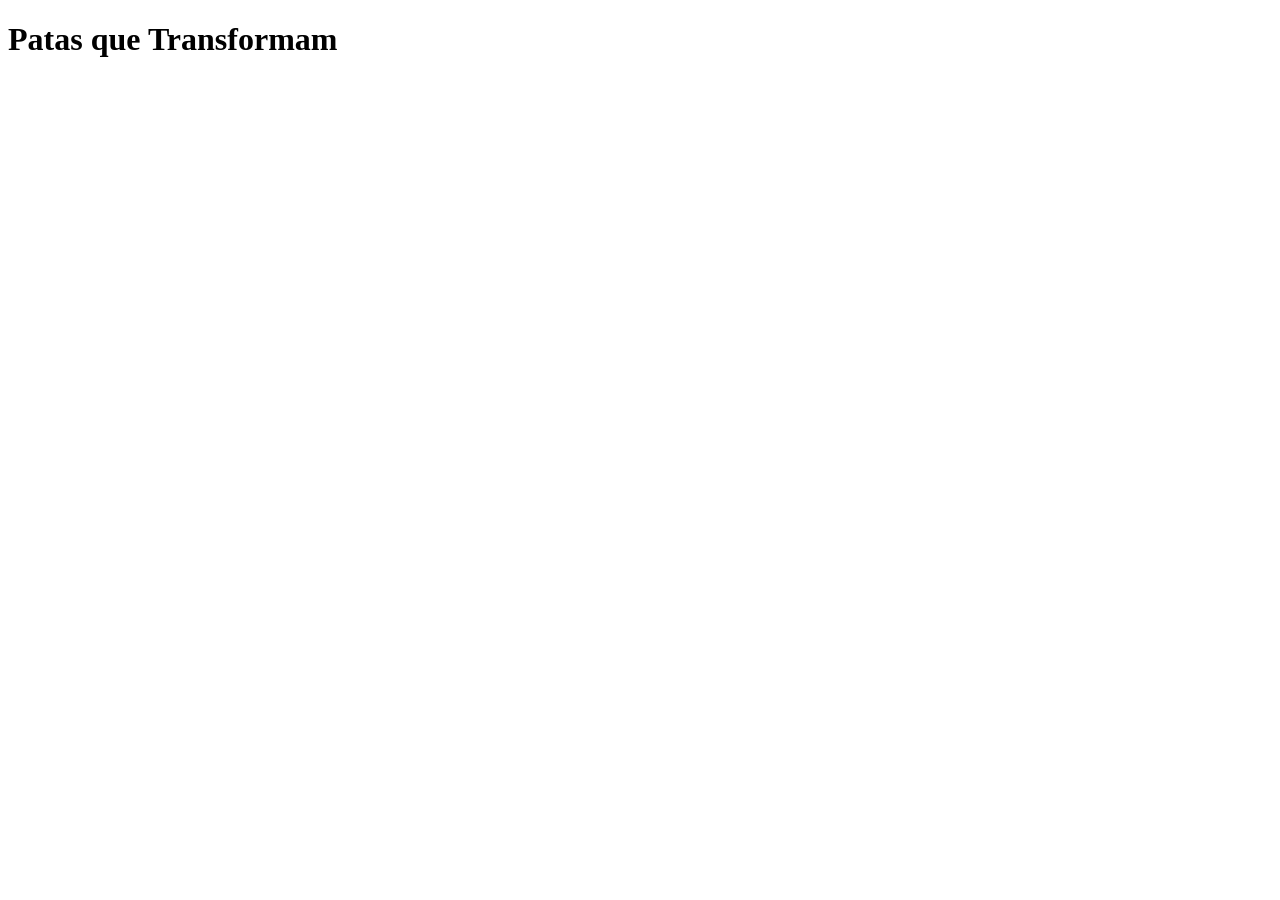
==== index.html @ a9b30b43 "docs: adiciona planejamento inicial do projeto" ====
<!DOCTYPE html>
<html lang="en">
<head>
    <meta charset="UTF-8">
    <meta name="viewport" content="width=device-width, initial-scale=1.0">
    <title>Patas que Transformam</title>
</head>
<body>

    <div class="cabecalho">
        <header>
            <h1>Patas que Transformam</h1>
        </header>
    </div>
    

    
</body>
</html>
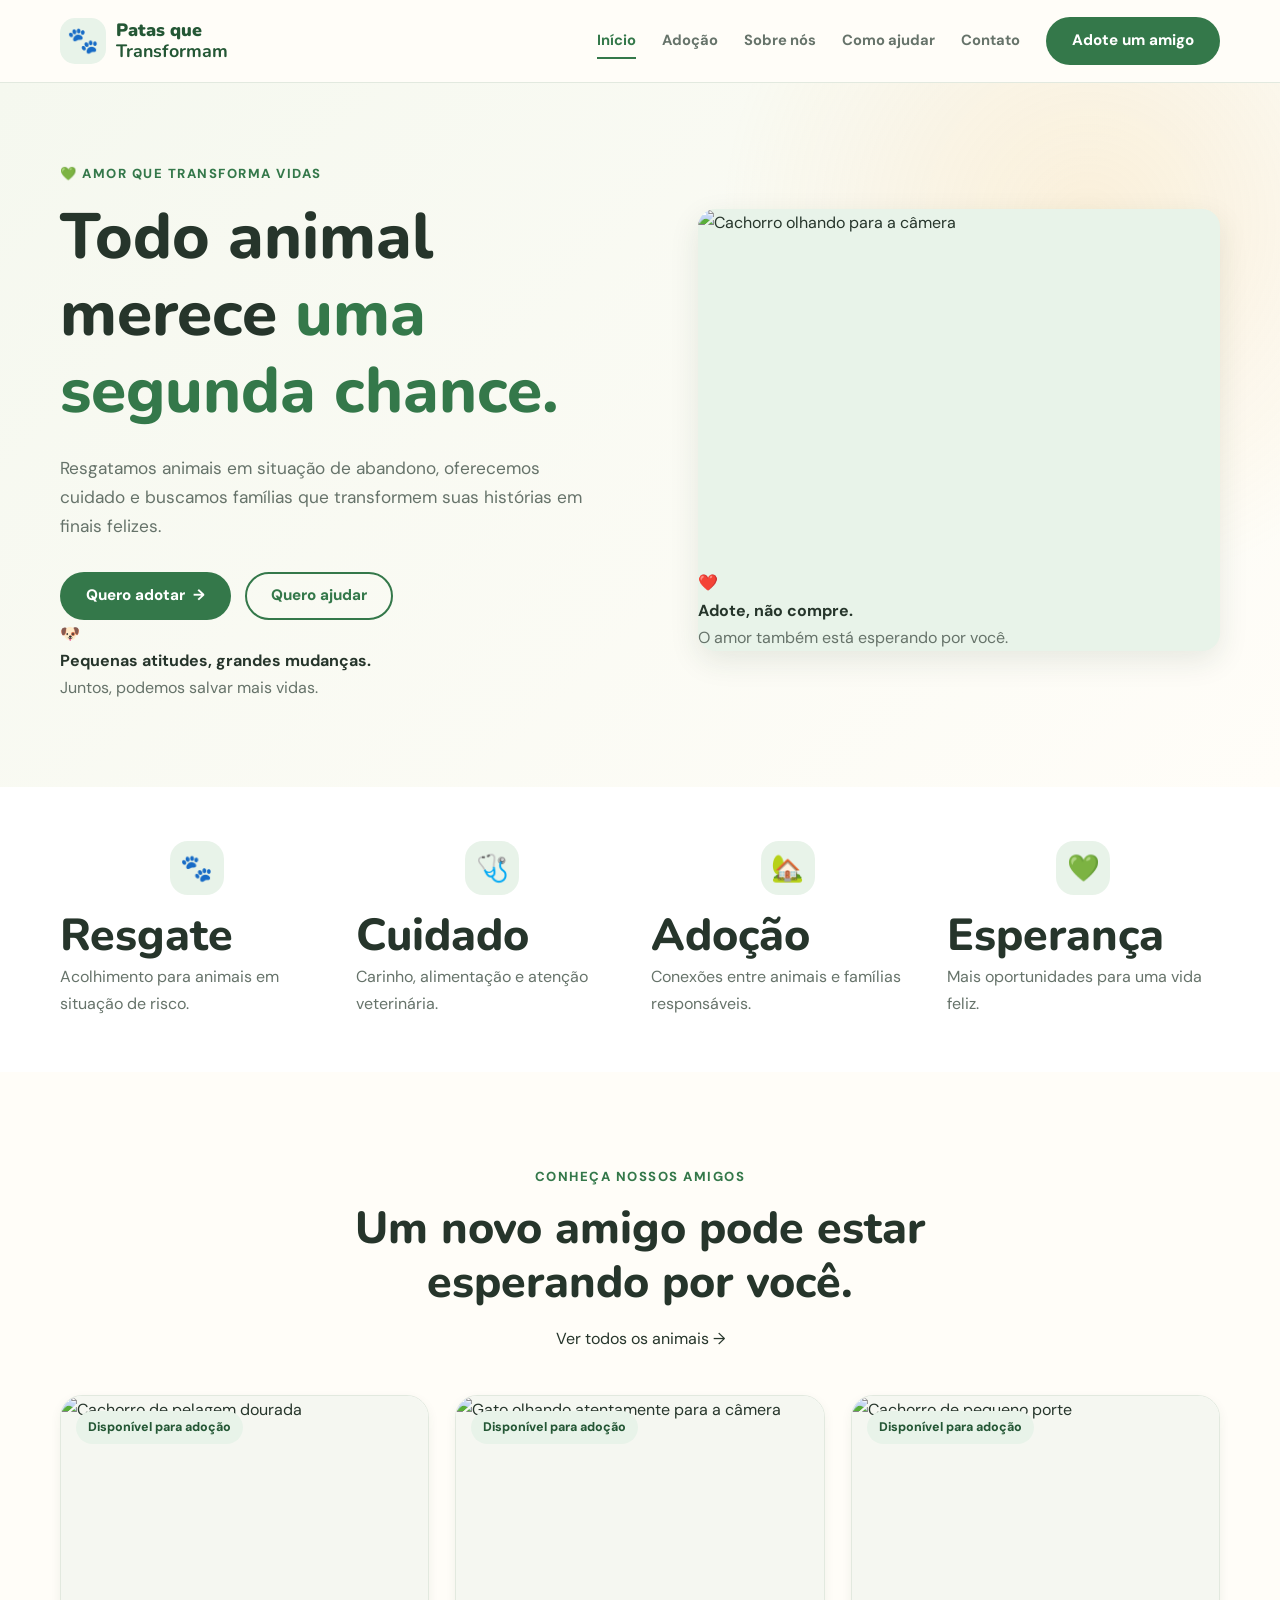
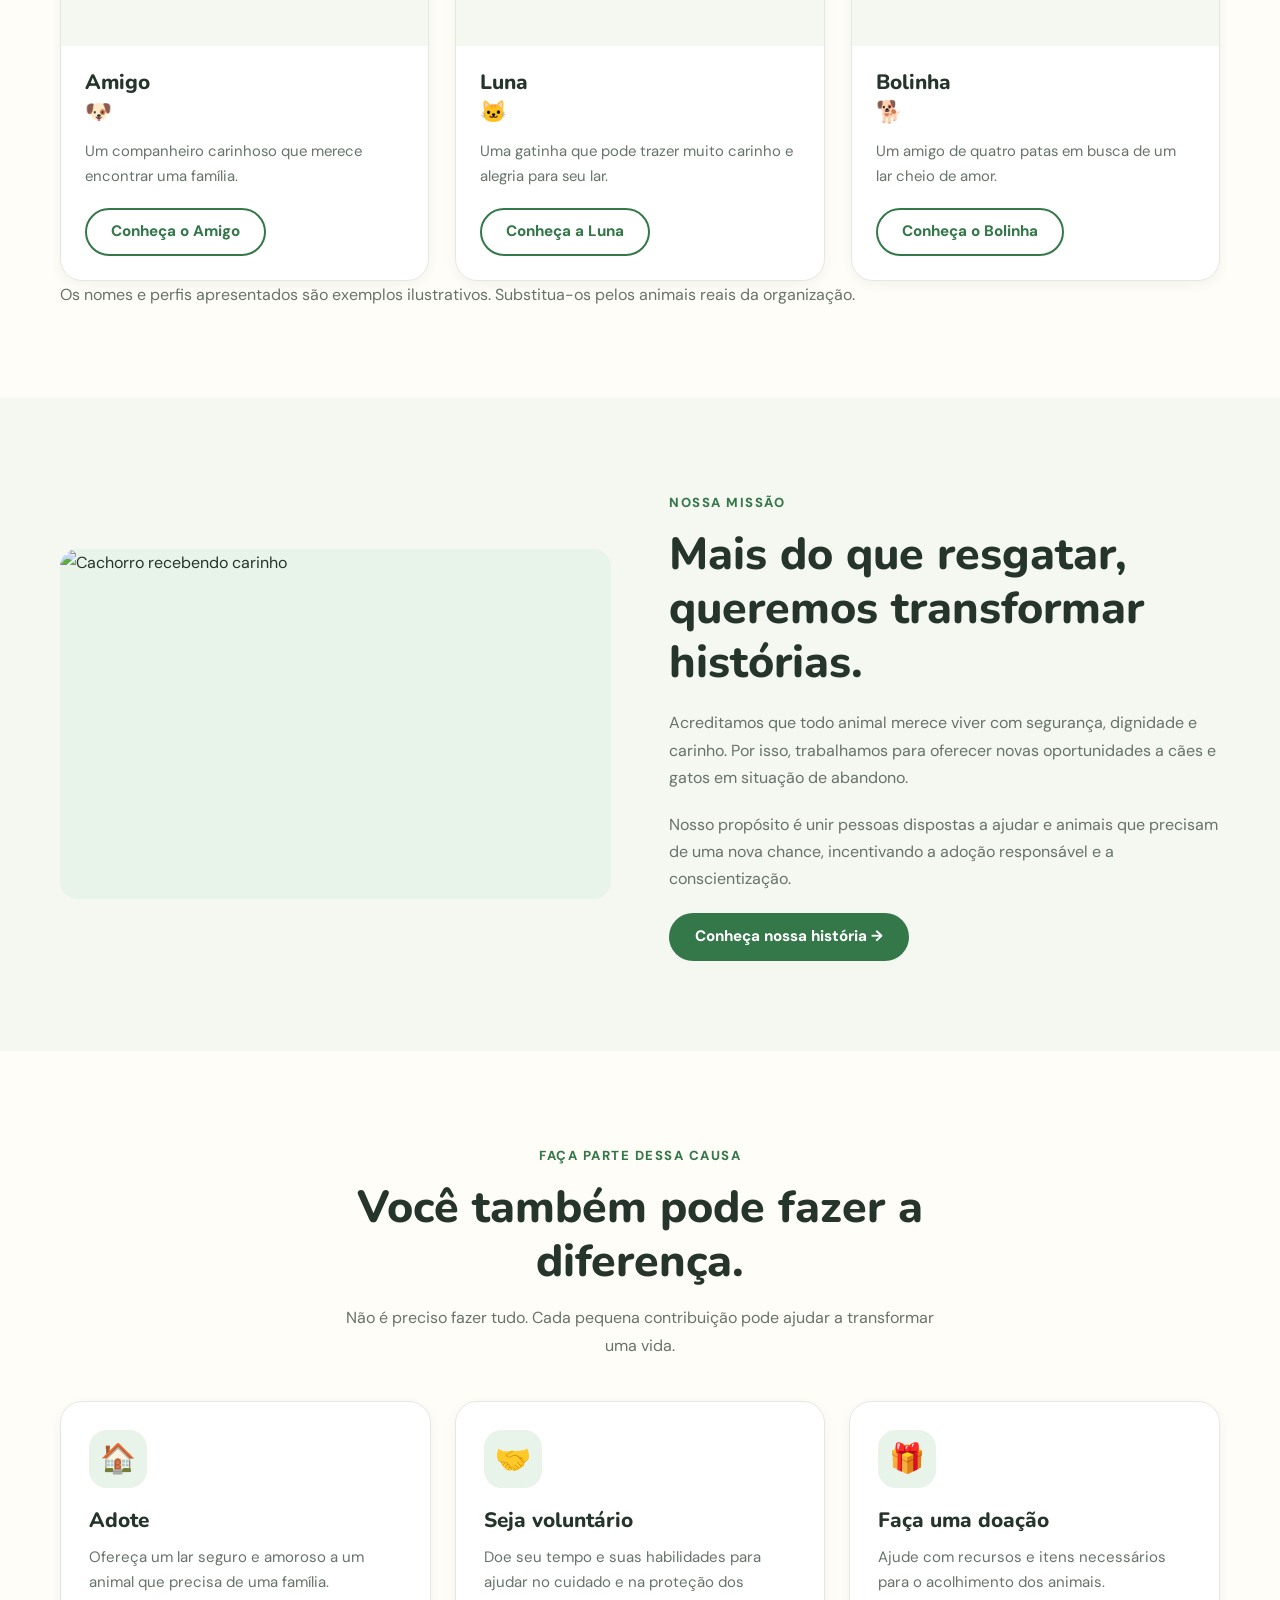
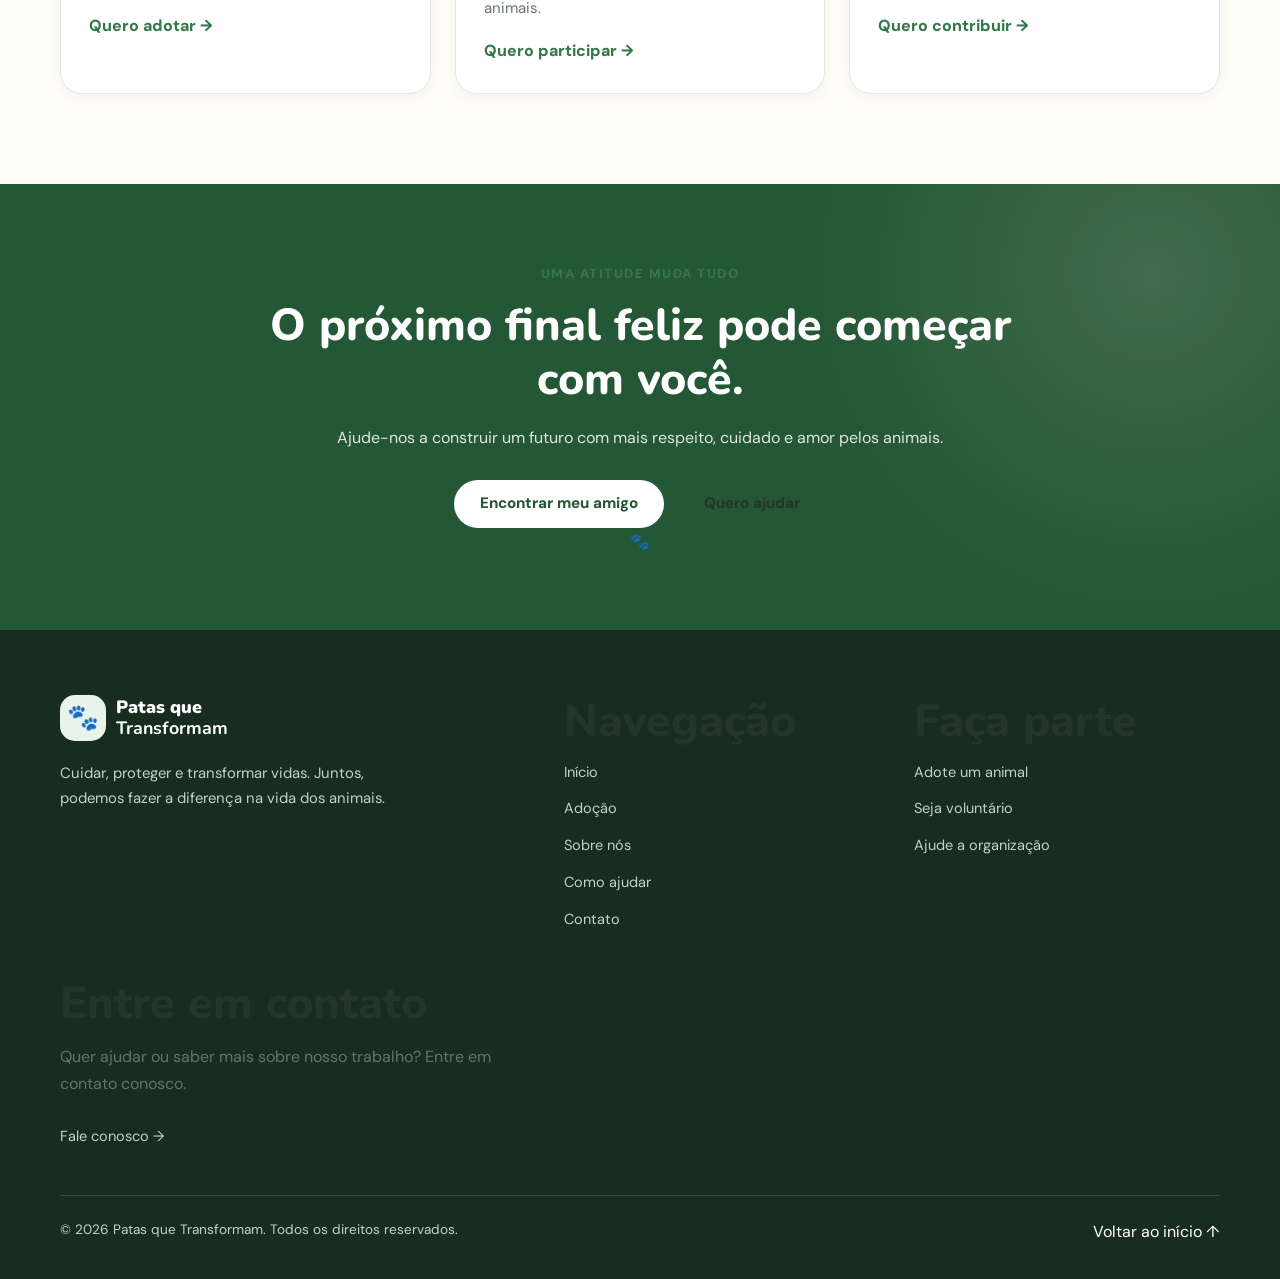
==== commit e625c2c1: "Sistema atualizado e pronto para serviço" ====
--- a/index.html
+++ b/index.html
@@ -1,19 +1,591 @@
+
 <!DOCTYPE html>
-<html lang="en">
+<html lang="pt-BR">
 <head>
     <meta charset="UTF-8">
     <meta name="viewport" content="width=device-width, initial-scale=1.0">
-    <title>Patas que Transformam</title>
+
+    <meta name="description"
+          content="Patas que Transformam: uma organização dedicada ao resgate, cuidado e adoção responsável de animais.">
+
+    <meta name="theme-color" content="#285943">
+
+    <title>Patas que Transformam | Resgate e Adoção Animal</title>
+
+    <!-- Ícone da página -->
+    <link rel="icon" href="assets/icons/pata.png">
+
+    <!-- Fontes -->
+    <link rel="preconnect" href="https://fonts.googleapis.com">
+    <link rel="preconnect" href="https://fonts.gstatic.com" crossorigin>
+
+    <link href="https://fonts.googleapis.com/css2?family=DM+Sans:wght@400;500;600;700&family=Nunito:wght@400;600;700;800;900&display=swap"
+          rel="stylesheet">
+
+    <!-- Estilos -->
+    <link rel="stylesheet" href="css/style.css">
+    <link rel="stylesheet" href="css/animations.css">
+
+    <!-- JavaScript -->
+    <script src="js/main.js" defer></script>
 </head>
+
 <body>
 
-    <div class="cabecalho">
-        <header>
-            <h1>Patas que Transformam</h1>
-        </header>
-    </div>
-    
-
-    
+    <!-- ================= CABEÇALHO ================= -->
+
+    <header class="header" id="inicio">
+        <div class="container header-container">
+
+            <a href="index.html" class="logo" aria-label="Patas que Transformam - Início">
+                <span class="logo-icon" aria-hidden="true">🐾</span>
+
+                <span class="logo-text">
+                    Patas que
+                    <strong>Transformam</strong>
+                </span>
+            </a>
+
+            <button
+                class="menu-toggle"
+                id="menu-toggle"
+                aria-label="Abrir menu de navegação"
+                aria-controls="nav-menu"
+                aria-expanded="false"
+                type="button">
+
+                <span></span>
+                <span></span>
+                <span></span>
+
+            </button>
+
+            <nav class="nav-menu" id="nav-menu" aria-label="Navegação principal">
+
+                <a href="index.html" class="nav-link active">Início</a>
+
+                <a href="adocao.html" class="nav-link">Adoção</a>
+
+                <a href="sobre.html" class="nav-link">Sobre nós</a>
+
+                <a href="como-ajudar.html" class="nav-link">Como ajudar</a>
+
+                <a href="contato.html" class="nav-link">Contato</a>
+
+                <a href="adocao.html" class="btn btn-primary nav-cta">
+                    Adote um amigo
+                </a>
+
+            </nav>
+
+        </div>
+    </header>
+
+
+    <main>
+
+        <!-- ================= APRESENTAÇÃO ================= -->
+
+        <section class="hero">
+            <div class="container hero-container">
+
+                <div class="hero-content">
+
+                    <span class="section-tag">
+                        <span aria-hidden="true">💚</span>
+                        Amor que transforma vidas
+                    </span>
+
+                    <h1>
+                        Todo animal merece
+                        <span>uma segunda chance.</span>
+                    </h1>
+
+                    <p>
+                        Resgatamos animais em situação de abandono,
+                        oferecemos cuidado e buscamos famílias que
+                        transformem suas histórias em finais felizes.
+                    </p>
+
+                    <div class="hero-actions">
+
+                        <a href="adocao.html" class="btn btn-primary">
+                            Quero adotar
+                            <span aria-hidden="true">→</span>
+                        </a>
+
+                        <a href="como-ajudar.html" class="btn btn-outline">
+                            Quero ajudar
+                        </a>
+
+                    </div>
+
+                    <div class="hero-trust">
+
+                        <div class="trust-icon" aria-hidden="true">🐶</div>
+
+                        <div>
+                            <strong>Pequenas atitudes, grandes mudanças.</strong>
+                            <p>Juntos, podemos salvar mais vidas.</p>
+                        </div>
+
+                    </div>
+
+                </div>
+
+                <div class="hero-image">
+
+                    <img
+                        src="https://images.unsplash.com/photo-1543466835-00a7907e9de1?auto=format&fit=crop&w=1000&q=85"
+                        alt="Cachorro olhando para a câmera"
+                        fetchpriority="high">
+
+                    <div class="hero-image-card">
+
+                        <span class="floating-icon" aria-hidden="true">❤️</span>
+
+                        <div>
+                            <strong>Adote, não compre.</strong>
+                            <p>O amor também está esperando por você.</p>
+                        </div>
+
+                    </div>
+
+                </div>
+
+            </div>
+        </section>
+
+
+        <!-- ================= INDICADORES ================= -->
+
+        <section class="impact" aria-label="Nosso propósito">
+
+            <div class="container impact-grid">
+
+                <article class="impact-item">
+                    <span class="impact-icon" aria-hidden="true">🐾</span>
+                    <h2>Resgate</h2>
+                    <p>Acolhimento para animais em situação de risco.</p>
+                </article>
+
+                <article class="impact-item">
+                    <span class="impact-icon" aria-hidden="true">🩺</span>
+                    <h2>Cuidado</h2>
+                    <p>Carinho, alimentação e atenção veterinária.</p>
+                </article>
+
+                <article class="impact-item">
+                    <span class="impact-icon" aria-hidden="true">🏡</span>
+                    <h2>Adoção</h2>
+                    <p>Conexões entre animais e famílias responsáveis.</p>
+                </article>
+
+                <article class="impact-item">
+                    <span class="impact-icon" aria-hidden="true">💚</span>
+                    <h2>Esperança</h2>
+                    <p>Mais oportunidades para uma vida feliz.</p>
+                </article>
+
+            </div>
+
+        </section>
+
+
+        <!-- ================= ANIMAIS ================= -->
+
+        <section class="pets section-padding" id="animais">
+
+            <div class="container">
+
+                <div class="section-heading">
+
+                    <div>
+                        <span class="section-tag">Conheça nossos amigos</span>
+
+                        <h2>
+                            Um novo amigo pode
+                            <span>estar esperando por você.</span>
+                        </h2>
+                    </div>
+
+                    <a href="adocao.html" class="text-link">
+                        Ver todos os animais →
+                    </a>
+
+                </div>
+
+                <div class="pets-grid">
+
+                    <!-- Animal 1 -->
+                    <article class="pet-card">
+
+                        <div class="pet-image">
+
+                            <img
+                                src="https://images.unsplash.com/photo-1552053831-71594a27632d?auto=format&fit=crop&w=700&q=85"
+                                alt="Cachorro de pelagem dourada"
+                                loading="lazy">
+
+                            <span class="pet-status">Disponível para adoção</span>
+
+                        </div>
+
+                        <div class="pet-info">
+
+                            <div class="pet-title">
+                                <h3>Amigo</h3>
+                                <span aria-hidden="true">🐶</span>
+                            </div>
+
+                            <p>
+                                Um companheiro carinhoso que merece
+                                encontrar uma família.
+                            </p>
+
+                            <a href="adocao.html" class="btn btn-outline btn-full">
+                                Conheça o Amigo
+                            </a>
+
+                        </div>
+
+                    </article>
+
+
+                    <!-- Animal 2 -->
+                    <article class="pet-card">
+
+                        <div class="pet-image">
+
+                            <img
+                                src="https://images.unsplash.com/photo-1573865526739-10659fec78a5?auto=format&fit=crop&w=700&q=85"
+                                alt="Gato olhando atentamente para a câmera"
+                                loading="lazy">
+
+                            <span class="pet-status">Disponível para adoção</span>
+
+                        </div>
+
+                        <div class="pet-info">
+
+                            <div class="pet-title">
+                                <h3>Luna</h3>
+                                <span aria-hidden="true">🐱</span>
+                            </div>
+
+                            <p>
+                                Uma gatinha que pode trazer muito
+                                carinho e alegria para seu lar.
+                            </p>
+
+                            <a href="adocao.html" class="btn btn-outline btn-full">
+                                Conheça a Luna
+                            </a>
+
+                        </div>
+
+                    </article>
+
+
+                    <!-- Animal 3 -->
+                    <article class="pet-card">
+
+                        <div class="pet-image">
+
+                            <img
+                                src="https://images.unsplash.com/photo-1517849845537-4d257902454a?auto=format&fit=crop&w=700&q=85"
+                                alt="Cachorro de pequeno porte"
+                                loading="lazy">
+
+                            <span class="pet-status">Disponível para adoção</span>
+
+                        </div>
+
+                        <div class="pet-info">
+
+                            <div class="pet-title">
+                                <h3>Bolinha</h3>
+                                <span aria-hidden="true">🐕</span>
+                            </div>
+
+                            <p>
+                                Um amigo de quatro patas em busca
+                                de um lar cheio de amor.
+                            </p>
+
+                            <a href="adocao.html" class="btn btn-outline btn-full">
+                                Conheça o Bolinha
+                            </a>
+
+                        </div>
+
+                    </article>
+
+                </div>
+
+                <p class="pets-disclaimer">
+                    Os nomes e perfis apresentados são exemplos ilustrativos.
+                    Substitua-os pelos animais reais da organização.
+                </p>
+
+            </div>
+
+        </section>
+
+
+        <!-- ================= NOSSA MISSÃO ================= -->
+
+        <section class="mission section-padding" id="missao">
+
+            <div class="container mission-container">
+
+                <div class="mission-image">
+
+                    <img
+                        src="https://images.unsplash.com/photo-1450778869180-41d0601e046e?auto=format&fit=crop&w=1000&q=85"
+                        alt="Cachorro recebendo carinho"
+                        loading="lazy">
+
+                </div>
+
+                <div class="mission-content">
+
+                    <span class="section-tag">Nossa missão</span>
+
+                    <h2>
+                        Mais do que resgatar,
+                        queremos
+                        <span>transformar histórias.</span>
+                    </h2>
+
+                    <p>
+                        Acreditamos que todo animal merece viver com
+                        segurança, dignidade e carinho. Por isso,
+                        trabalhamos para oferecer novas oportunidades
+                        a cães e gatos em situação de abandono.
+                    </p>
+
+                    <p>
+                        Nosso propósito é unir pessoas dispostas a ajudar
+                        e animais que precisam de uma nova chance,
+                        incentivando a adoção responsável e a conscientização.
+                    </p>
+
+                    <a href="sobre.html" class="btn btn-primary">
+                        Conheça nossa história →
+                    </a>
+
+                </div>
+
+            </div>
+
+        </section>
+
+
+        <!-- ================= COMO AJUDAR ================= -->
+
+        <section class="help section-padding">
+
+            <div class="container">
+
+                <div class="section-heading section-heading-center">
+
+                    <span class="section-tag">Faça parte dessa causa</span>
+
+                    <h2>
+                        Você também pode
+                        <span>fazer a diferença.</span>
+                    </h2>
+
+                    <p>
+                        Não é preciso fazer tudo. Cada pequena contribuição
+                        pode ajudar a transformar uma vida.
+                    </p>
+
+                </div>
+
+                <div class="help-grid">
+
+                    <article class="help-card">
+
+                        <span class="help-icon" aria-hidden="true">🏠</span>
+
+                        <h3>Adote</h3>
+
+                        <p>
+                            Ofereça um lar seguro e amoroso a um animal
+                            que precisa de uma família.
+                        </p>
+
+                        <a href="adocao.html" class="text-link">
+                            Quero adotar →
+                        </a>
+
+                    </article>
+
+                    <article class="help-card">
+
+                        <span class="help-icon" aria-hidden="true">🤝</span>
+
+                        <h3>Seja voluntário</h3>
+
+                        <p>
+                            Doe seu tempo e suas habilidades para ajudar
+                            no cuidado e na proteção dos animais.
+                        </p>
+
+                        <a href="como-ajudar.html" class="text-link">
+                            Quero participar →
+                        </a>
+
+                    </article>
+
+                    <article class="help-card">
+
+                        <span class="help-icon" aria-hidden="true">🎁</span>
+
+                        <h3>Faça uma doação</h3>
+
+                        <p>
+                            Ajude com recursos e itens necessários
+                            para o acolhimento dos animais.
+                        </p>
+
+                        <a href="como-ajudar.html" class="text-link">
+                            Quero contribuir →
+                        </a>
+
+                    </article>
+
+                </div>
+
+            </div>
+
+        </section>
+
+
+        <!-- ================= CHAMADA FINAL ================= -->
+
+        <section class="cta-section">
+
+            <div class="container cta-container">
+
+                <div class="cta-content">
+
+                    <span class="section-tag">Uma atitude muda tudo</span>
+
+                    <h2>
+                        O próximo final feliz
+                        pode começar com você.
+                    </h2>
+
+                    <p>
+                        Ajude-nos a construir um futuro com mais respeito,
+                        cuidado e amor pelos animais.
+                    </p>
+
+                    <div class="cta-actions">
+
+                        <a href="adocao.html" class="btn btn-light">
+                            Encontrar meu amigo
+                        </a>
+
+                        <a href="como-ajudar.html" class="btn btn-cta-outline">
+                            Quero ajudar
+                        </a>
+
+                    </div>
+
+                </div>
+
+                <div class="cta-decoration" aria-hidden="true">
+                    🐾
+                </div>
+
+            </div>
+
+        </section>
+
+    </main>
+
+
+    <!-- ================= RODAPÉ ================= -->
+
+    <footer class="footer">
+
+        <div class="container footer-grid">
+
+            <div class="footer-brand">
+
+                <a href="index.html" class="logo footer-logo">
+
+                    <span class="logo-icon" aria-hidden="true">🐾</span>
+
+                    <span class="logo-text">
+                        Patas que
+                        <strong>Transformam</strong>
+                    </span>
+
+                </a>
+
+                <p>
+                    Cuidar, proteger e transformar vidas.
+                    Juntos, podemos fazer a diferença na vida dos animais.
+                </p>
+
+            </div>
+
+            <div class="footer-links">
+
+                <h2>Navegação</h2>
+
+                <a href="index.html">Início</a>
+                <a href="adocao.html">Adoção</a>
+                <a href="sobre.html">Sobre nós</a>
+                <a href="como-ajudar.html">Como ajudar</a>
+                <a href="contato.html">Contato</a>
+
+            </div>
+
+            <div class="footer-links">
+
+                <h2>Faça parte</h2>
+
+                <a href="adocao.html">Adote um animal</a>
+                <a href="como-ajudar.html">Seja voluntário</a>
+                <a href="como-ajudar.html">Ajude a organização</a>
+
+            </div>
+
+            <div class="footer-contact">
+
+                <h2>Entre em contato</h2>
+
+                <p>
+                    Quer ajudar ou saber mais sobre nosso trabalho?
+                    Entre em contato conosco.
+                </p>
+
+                <a href="contato.html" class="text-link">
+                    Fale conosco →
+                </a>
+
+            </div>
+
+        </div>
+
+        <div class="container footer-bottom">
+
+            <p>
+                &copy; <span id="current-year">2026</span>
+                Patas que Transformam. Todos os direitos reservados.
+            </p>
+
+            <a href="#inicio">Voltar ao início ↑</a>
+
+        </div>
+
+    </footer>
+
 </body>
-</html>+</html>
--- a/css/style.css
+++ b/css/style.css
@@ -0,0 +1,1539 @@
+
+/* =========================================================
+   PATAS QUE TRANSFORMAM
+   Arquivo: css/style.css
+   Estilos completos do site
+========================================================= */
+
+/* 1. VARIÁVEIS GLOBAIS */
+
+:root {
+    --primary: #34784a;
+    --primary-dark: #245735;
+    --primary-light: #e8f3e9;
+
+    --secondary: #f4b860;
+    --secondary-dark: #e7a344;
+
+    --background: #fffdf8;
+    --surface: #ffffff;
+    --surface-soft: #f5f7f1;
+
+    --text: #26352b;
+    --text-light: #66736a;
+    --border: #e2e9df;
+    --danger: #b84040;
+
+    --font-heading: "Nunito", sans-serif;
+    --font-body: "DM Sans", sans-serif;
+
+    --radius-sm: 8px;
+    --radius-md: 14px;
+    --radius-lg: 22px;
+
+    --shadow-sm: 0 4px 12px rgba(30, 60, 38, 0.06);
+    --shadow-md: 0 10px 30px rgba(30, 60, 38, 0.10);
+
+    --container-width: 1160px;
+}
+
+/* 2. RESET E CONFIGURAÇÕES GERAIS */
+
+* {
+    box-sizing: border-box;
+    margin: 0;
+    padding: 0;
+}
+
+html {
+    scroll-behavior: smooth;
+    scroll-padding-top: 100px;
+}
+
+body {
+    min-height: 100vh;
+    overflow-x: hidden;
+    background-color: var(--background);
+    color: var(--text);
+    font-family: var(--font-body);
+    font-size: 16px;
+    line-height: 1.7;
+}
+
+[hidden] {
+    display: none !important;
+}
+
+img {
+    display: block;
+    max-width: 100%;
+    height: auto;
+}
+
+a {
+    color: inherit;
+    text-decoration: none;
+}
+
+button,
+input,
+select,
+textarea {
+    font: inherit;
+}
+
+button {
+    cursor: pointer;
+}
+
+ul,
+ol {
+    list-style-position: inside;
+}
+
+p {
+    margin-bottom: 16px;
+    color: var(--text-light);
+}
+
+p:last-child {
+    margin-bottom: 0;
+}
+
+h1,
+h2,
+h3,
+h4 {
+    color: var(--text);
+    font-family: var(--font-heading);
+    font-weight: 800;
+    line-height: 1.2;
+}
+
+h1 {
+    font-size: clamp(2.4rem, 5vw, 4.1rem);
+}
+
+h2 {
+    font-size: clamp(1.9rem, 3.5vw, 2.8rem);
+}
+
+h3 {
+    font-size: 1.3rem;
+}
+
+::selection {
+    background: var(--primary-light);
+    color: var(--primary-dark);
+}
+
+:focus-visible {
+    outline: 3px solid var(--secondary);
+    outline-offset: 4px;
+}
+
+/* 3. CONTAINERS E SEÇÕES */
+
+.container {
+    width: min(var(--container-width), calc(100% - 40px));
+    margin-inline: auto;
+}
+
+.section-padding {
+    padding-block: 90px;
+}
+
+.section-tag {
+    display: inline-block;
+    margin-bottom: 14px;
+    color: var(--primary);
+    font-size: 0.82rem;
+    font-weight: 800;
+    letter-spacing: 1.5px;
+    text-transform: uppercase;
+}
+
+.section-heading {
+    width: 100%;
+    max-width: 760px;
+    margin: 0 auto 42px;
+    text-align: center;
+}
+
+.section-heading h2 {
+    margin-bottom: 16px;
+}
+
+.section-heading p {
+    max-width: 620px;
+    margin-inline: auto;
+}
+
+.text-center {
+    text-align: center;
+}
+
+.text-primary {
+    color: var(--primary);
+}
+
+.bg-soft {
+    background-color: var(--surface-soft);
+}
+
+.muted {
+    color: var(--text-light);
+}
+
+.small-text {
+    font-size: 0.85rem;
+}
+
+.link {
+    color: var(--primary);
+    font-weight: 800;
+    text-decoration: underline;
+    text-underline-offset: 3px;
+}
+
+.link:hover {
+    color: var(--primary-dark);
+}
+
+/* 4. CABEÇALHO */
+
+.header {
+    position: sticky;
+    top: 0;
+    z-index: 1000;
+    width: 100%;
+    border-bottom: 1px solid var(--border);
+    background-color: rgba(255, 253, 248, 0.97);
+    backdrop-filter: blur(12px);
+}
+
+.header-container {
+    display: flex;
+    min-height: 82px;
+    align-items: center;
+    justify-content: space-between;
+    gap: 24px;
+}
+
+.logo {
+    display: inline-flex;
+    flex-shrink: 0;
+    align-items: center;
+    gap: 10px;
+}
+
+.logo-icon {
+    display: grid;
+    width: 46px;
+    height: 46px;
+    flex-shrink: 0;
+    place-items: center;
+    border-radius: 15px;
+    background-color: var(--primary-light);
+    font-size: 1.6rem;
+}
+
+.logo-text {
+    display: flex;
+    flex-direction: column;
+    color: var(--primary-dark);
+    font-family: var(--font-heading);
+    font-size: 1.12rem;
+    font-weight: 900;
+    line-height: 1.15;
+}
+
+.logo-text small {
+    margin-top: 4px;
+    color: var(--text-light);
+    font-family: var(--font-body);
+    font-size: 0.7rem;
+    font-weight: 600;
+}
+
+.nav-menu {
+    display: flex;
+    align-items: center;
+    gap: 26px;
+}
+
+.nav-link {
+    position: relative;
+    color: var(--text-light);
+    font-size: 0.92rem;
+    font-weight: 700;
+    white-space: nowrap;
+}
+
+.nav-link:hover,
+.nav-link.active {
+    color: var(--primary);
+}
+
+.menu-toggle {
+    display: none;
+    width: 44px;
+    height: 44px;
+    align-items: center;
+    justify-content: center;
+    border: 1px solid var(--border);
+    border-radius: var(--radius-sm);
+    background-color: var(--surface);
+    color: var(--primary-dark);
+    font-size: 1.5rem;
+}
+
+/* 5. BOTÕES */
+
+.btn {
+    display: inline-flex;
+    min-height: 48px;
+    align-items: center;
+    justify-content: center;
+    gap: 8px;
+    padding: 12px 24px;
+    border: 2px solid transparent;
+    border-radius: 999px;
+    font-size: 0.95rem;
+    font-weight: 800;
+    line-height: 1.3;
+    text-align: center;
+    transition:
+        transform 0.25s ease,
+        box-shadow 0.25s ease,
+        background-color 0.25s ease;
+}
+
+.btn:hover {
+    transform: translateY(-2px);
+    box-shadow: var(--shadow-sm);
+}
+
+.btn:active {
+    transform: scale(0.98);
+}
+
+.btn-primary {
+    background-color: var(--primary);
+    color: #ffffff;
+}
+
+.btn-primary:hover {
+    background-color: var(--primary-dark);
+}
+
+.btn-secondary {
+    background-color: var(--secondary);
+    color: #332714;
+}
+
+.btn-secondary:hover {
+    background-color: var(--secondary-dark);
+}
+
+.btn-outline {
+    border-color: var(--primary);
+    background-color: transparent;
+    color: var(--primary);
+}
+
+.btn-outline:hover {
+    background-color: var(--primary-light);
+}
+
+.btn-light {
+    background-color: #ffffff;
+    color: var(--primary-dark);
+}
+
+.btn-light:hover {
+    background-color: var(--primary-light);
+}
+
+.btn-small {
+    min-height: 40px;
+    padding: 9px 17px;
+    font-size: 0.86rem;
+}
+
+.btn-block {
+    width: 100%;
+}
+
+/* 6. BANNER PRINCIPAL */
+
+.hero {
+    position: relative;
+    overflow: hidden;
+    padding-block: 76px 86px;
+    background:
+        radial-gradient(
+            circle at 85% 20%,
+            rgba(244, 184, 96, 0.18),
+            transparent 30%
+        ),
+        linear-gradient(135deg, #f5f8ef, #fffdf8);
+}
+
+.hero-container {
+    display: grid;
+    grid-template-columns: 1.05fr 0.95fr;
+    align-items: center;
+    gap: 60px;
+}
+
+.hero-content {
+    max-width: 600px;
+}
+
+.hero-content h1 {
+    margin-bottom: 24px;
+}
+
+.hero-content h1 span {
+    color: var(--primary);
+}
+
+.hero-content > p {
+    max-width: 540px;
+    margin-bottom: 30px;
+    font-size: 1.08rem;
+}
+
+.hero-actions {
+    display: flex;
+    flex-wrap: wrap;
+    gap: 14px;
+}
+
+.hero-image {
+    position: relative;
+    overflow: hidden;
+    min-height: 360px;
+    border-radius: 32px;
+    background-color: var(--primary-light);
+    box-shadow: var(--shadow-md);
+}
+
+.hero-image img {
+    width: 100%;
+    height: 100%;
+    min-height: 360px;
+    object-fit: cover;
+}
+
+.hero-badge {
+    position: absolute;
+    right: 18px;
+    bottom: 18px;
+    max-width: 230px;
+    padding: 15px 18px;
+    border-radius: var(--radius-md);
+    background-color: var(--surface);
+    box-shadow: var(--shadow-md);
+    font-size: 0.9rem;
+    font-weight: 800;
+}
+
+/* 7. INDICADORES DE IMPACTO */
+
+.impact {
+    padding-block: 54px;
+    background-color: var(--surface);
+}
+
+.impact-grid {
+    display: grid;
+    grid-template-columns: repeat(4, minmax(0, 1fr));
+    gap: 22px;
+}
+
+.impact-card {
+    padding: 24px 18px;
+    border: 1px solid var(--border);
+    border-radius: var(--radius-md);
+    background-color: var(--surface);
+    text-align: center;
+    transition: transform 0.3s ease, box-shadow 0.3s ease;
+}
+
+.impact-icon {
+    display: grid;
+    width: 54px;
+    height: 54px;
+    margin: 0 auto 14px;
+    place-items: center;
+    border-radius: 18px;
+    background-color: var(--primary-light);
+    font-size: 1.65rem;
+}
+
+.impact-card h3 {
+    margin-bottom: 8px;
+    color: var(--primary);
+    font-size: 1.7rem;
+}
+
+.impact-card p {
+    font-size: 0.9rem;
+}
+
+.impact-card:hover {
+    transform: translateY(-5px);
+    box-shadow: var(--shadow-md);
+}
+
+/* 8. CARTÕES DE ANIMAIS */
+
+.pets {
+    background-color: var(--background);
+}
+
+.pets-grid {
+    display: grid;
+    grid-template-columns: repeat(3, minmax(0, 1fr));
+    gap: 26px;
+}
+
+.pet-card {
+    overflow: hidden;
+    border: 1px solid var(--border);
+    border-radius: var(--radius-lg);
+    background-color: var(--surface);
+    box-shadow: var(--shadow-sm);
+    transition: transform 0.3s ease, box-shadow 0.3s ease;
+}
+
+.pet-card:hover {
+    transform: translateY(-5px);
+    box-shadow: var(--shadow-md);
+}
+
+.pet-image {
+    position: relative;
+    overflow: hidden;
+    height: 250px;
+    background-color: var(--surface-soft);
+}
+
+.pet-image img {
+    width: 100%;
+    height: 100%;
+    object-fit: cover;
+    transition: transform 0.4s ease;
+}
+
+.pet-card:hover .pet-image img {
+    transform: scale(1.04);
+}
+
+.pet-status {
+    position: absolute;
+    top: 15px;
+    left: 15px;
+    padding: 6px 12px;
+    border-radius: 999px;
+    background-color: var(--primary-light);
+    color: var(--primary-dark);
+    font-size: 0.78rem;
+    font-weight: 800;
+}
+
+.pet-info {
+    padding: 24px;
+}
+
+.pet-title {
+    margin-bottom: 8px;
+    font-size: 1.35rem;
+}
+
+.pet-info p {
+    margin-bottom: 18px;
+    font-size: 0.93rem;
+}
+
+.pet-meta {
+    display: flex;
+    flex-wrap: wrap;
+    gap: 8px;
+    margin-bottom: 18px;
+}
+
+.pet-meta span {
+    padding: 5px 10px;
+    border-radius: 999px;
+    background-color: var(--surface-soft);
+    color: var(--text-light);
+    font-size: 0.78rem;
+    font-weight: 700;
+}
+
+/* 9. FILTROS DE ADOÇÃO */
+
+.filters {
+    display: flex;
+    flex-wrap: wrap;
+    justify-content: center;
+    gap: 12px;
+    margin-bottom: 36px;
+}
+
+.filter-btn {
+    padding: 10px 22px;
+    border: 1px solid var(--border);
+    border-radius: 999px;
+    background-color: var(--surface);
+    color: var(--text-light);
+    font-weight: 700;
+    transition: background-color 0.2s ease, color 0.2s ease;
+}
+
+.filter-btn:hover,
+.filter-btn.active {
+    border-color: var(--primary);
+    background-color: var(--primary);
+    color: #ffffff;
+}
+
+#pet-count {
+    margin-top: 24px;
+    text-align: center;
+    font-size: 0.9rem;
+}
+
+#no-pets-message {
+    margin-top: 24px;
+    padding: 24px;
+    border-radius: var(--radius-md);
+    background-color: var(--surface-soft);
+    text-align: center;
+}
+
+/* 10. MISSÃO */
+
+.mission {
+    overflow: hidden;
+    background-color: var(--surface-soft);
+}
+
+.mission-container {
+    display: grid;
+    grid-template-columns: 1fr 1fr;
+    align-items: center;
+    gap: 58px;
+}
+
+.mission-image,
+.story-image {
+    overflow: hidden;
+    min-height: 350px;
+    border-radius: var(--radius-lg);
+    background-color: var(--primary-light);
+}
+
+.mission-image img,
+.story-image img {
+    width: 100%;
+    height: 100%;
+    min-height: 350px;
+    object-fit: cover;
+    transition: transform 0.4s ease;
+}
+
+.mission-image:hover img,
+.story-image:hover img {
+    transform: scale(1.03);
+}
+
+.mission-content h2 {
+    margin-bottom: 20px;
+}
+
+.mission-content > p {
+    margin-bottom: 20px;
+}
+
+.check-list {
+    display: grid;
+    gap: 12px;
+    margin-block: 22px;
+    list-style: none;
+}
+
+.check-list li {
+    display: flex;
+    align-items: flex-start;
+    gap: 10px;
+    color: var(--text-light);
+}
+
+.check-list li::before {
+    content: "✓";
+    display: grid;
+    width: 25px;
+    height: 25px;
+    flex: 0 0 25px;
+    place-items: center;
+    border-radius: 50%;
+    background-color: var(--primary-light);
+    color: var(--primary);
+    font-weight: 900;
+}
+
+/* 11. CARTÕES DE AJUDA, VALORES E PROCESSO */
+
+.help {
+    background-color: var(--background);
+}
+
+.help-grid,
+.values-grid,
+.process-grid {
+    display: grid;
+    grid-template-columns: repeat(3, minmax(0, 1fr));
+    gap: 24px;
+}
+
+.help-card,
+.value-card,
+.process-card {
+    padding: 28px;
+    border: 1px solid var(--border);
+    border-radius: var(--radius-lg);
+    background-color: var(--surface);
+    box-shadow: var(--shadow-sm);
+    transition: transform 0.3s ease, box-shadow 0.3s ease;
+}
+
+.help-card:hover,
+.value-card:hover,
+.process-card:hover {
+    transform: translateY(-5px);
+    box-shadow: var(--shadow-md);
+}
+
+.help-icon,
+.value-icon,
+.process-icon {
+    display: grid;
+    width: 58px;
+    height: 58px;
+    margin-bottom: 20px;
+    place-items: center;
+    border-radius: 18px;
+    background-color: var(--primary-light);
+    font-size: 1.8rem;
+}
+
+.help-card h3,
+.value-card h3,
+.process-card h3 {
+    margin-bottom: 12px;
+}
+
+.help-card p,
+.value-card p,
+.process-card p {
+    font-size: 0.94rem;
+}
+
+.help-card a:not(.btn) {
+    color: var(--primary);
+    font-weight: 800;
+}
+
+/* 12. PÁGINA SOBRE NÓS */
+
+.story-section {
+    background-color: var(--surface);
+}
+
+.story-container {
+    display: grid;
+    grid-template-columns: 1fr 1fr;
+    align-items: center;
+    gap: 55px;
+}
+
+.story-content h2 {
+    margin-bottom: 20px;
+}
+
+.story-content p {
+    margin-bottom: 16px;
+}
+
+.values-section {
+    background-color: var(--surface-soft);
+}
+
+.value-card {
+    text-align: center;
+}
+
+.value-card .value-icon {
+    margin-inline: auto;
+}
+
+/* 13. CHAMADA PARA AÇÃO */
+
+.cta-section {
+    padding-block: 75px;
+    background:
+        radial-gradient(
+            circle at 90% 20%,
+            rgba(255, 255, 255, 0.12),
+            transparent 28%
+        ),
+        var(--primary-dark);
+}
+
+.cta-container {
+    max-width: 820px;
+    margin-inline: auto;
+    text-align: center;
+}
+
+.cta-container h2 {
+    margin-bottom: 18px;
+    color: #ffffff;
+}
+
+.cta-container p {
+    max-width: 650px;
+    margin: 0 auto 28px;
+    color: rgba(255, 255, 255, 0.85);
+}
+
+.cta-actions {
+    display: flex;
+    flex-wrap: wrap;
+    justify-content: center;
+    gap: 14px;
+}
+
+/* 14. PÁGINA COMO AJUDAR */
+
+.ways-section {
+    background-color: var(--background);
+}
+
+.donation-section {
+    background-color: var(--surface-soft);
+}
+
+.donation-container {
+    display: grid;
+    grid-template-columns: 1fr 1fr;
+    align-items: center;
+    gap: 45px;
+}
+
+.donation-box {
+    padding: 30px;
+    border: 1px solid var(--border);
+    border-radius: var(--radius-lg);
+    background-color: var(--surface);
+    box-shadow: var(--shadow-sm);
+}
+
+.donation-box h3 {
+    margin-bottom: 18px;
+}
+
+.donation-list {
+    display: grid;
+    gap: 14px;
+    margin-top: 18px;
+    list-style: none;
+}
+
+.donation-list li {
+    padding: 14px;
+    border-radius: var(--radius-sm);
+    background-color: var(--surface-soft);
+    color: var(--text-light);
+}
+
+/* 15. PERGUNTAS FREQUENTES */
+
+.faq-section {
+    background-color: var(--surface);
+}
+
+.faq-list {
+    display: grid;
+    max-width: 850px;
+    gap: 14px;
+    margin-inline: auto;
+}
+
+.faq-list details {
+    padding: 20px 24px;
+    border: 1px solid var(--border);
+    border-radius: var(--radius-md);
+    background-color: var(--surface);
+    transition: background-color 0.2s ease;
+}
+
+.faq-list details[open] {
+    border-color: var(--primary);
+    background-color: #fbfdf9;
+}
+
+.faq-list summary {
+    color: var(--text);
+    font-weight: 800;
+    cursor: pointer;
+}
+
+.faq-list details p {
+    margin-top: 14px;
+}
+
+/* 16. PÁGINAS INTERNAS */
+
+.page-hero {
+    padding-block: 75px;
+    background:
+        radial-gradient(
+            circle at 85% 15%,
+            rgba(244, 184, 96, 0.16),
+            transparent 28%
+        ),
+        var(--surface-soft);
+    text-align: center;
+}
+
+.page-hero .container {
+    max-width: 820px;
+}
+
+.page-hero h1 {
+    margin-bottom: 20px;
+    font-size: clamp(2.2rem, 4.5vw, 3.5rem);
+}
+
+.page-hero p {
+    max-width: 700px;
+    margin-inline: auto;
+    font-size: 1.05rem;
+}
+
+/* 17. CONTATO: CENTRALIZAÇÃO CORRIGIDA */
+
+.contact-section {
+    width: 100%;
+    background-color: var(--background);
+}
+
+.contact-section > .container {
+    width: min(1100px, calc(100% - 40px));
+    margin-right: auto;
+    margin-left: auto;
+}
+
+.contact-section .section-heading {
+    width: 100%;
+    max-width: 760px;
+    margin: 0 auto 42px;
+    text-align: center;
+}
+
+.contact-section .section-heading h2 {
+    max-width: 680px;
+    margin: 0 auto 16px;
+}
+
+.contact-section .section-heading p {
+    max-width: 620px;
+    margin: 0 auto;
+}
+
+/* Grade dos três cartões */
+
+.contact-options {
+    display: grid;
+    width: 100%;
+    max-width: 1000px;
+    grid-template-columns: repeat(3, minmax(0, 1fr));
+    align-items: stretch;
+    gap: 24px;
+    margin: 0 auto;
+}
+
+/* Cartões de contato */
+
+.contact-card {
+    display: flex;
+    width: 100%;
+    min-width: 0;
+    height: 100%;
+    flex-direction: column;
+    align-items: flex-start;
+    padding: 28px;
+    border: 1px solid var(--border);
+    border-radius: var(--radius-lg);
+    background-color: var(--surface);
+    box-shadow: var(--shadow-sm);
+    overflow-wrap: anywhere;
+    transition: transform 0.3s ease, box-shadow 0.3s ease;
+}
+
+.contact-card:hover {
+    transform: translateY(-5px);
+    box-shadow: var(--shadow-md);
+}
+
+.contact-icon {
+    display: grid;
+    width: 58px;
+    height: 58px;
+    flex-shrink: 0;
+    place-items: center;
+    margin-bottom: 20px;
+    border-radius: 18px;
+    background-color: var(--primary-light);
+    font-size: 1.8rem;
+}
+
+.contact-card h3 {
+    margin-bottom: 12px;
+    font-size: 1.25rem;
+}
+
+.contact-card p {
+    flex-grow: 1;
+    margin-bottom: 20px;
+    line-height: 1.75;
+}
+
+.contact-card-link {
+    display: inline-block;
+    margin-top: auto;
+    color: var(--primary);
+    font-weight: 800;
+    text-decoration: none;
+}
+
+.contact-card-link:hover {
+    color: var(--primary-dark);
+    text-decoration: underline;
+    text-underline-offset: 4px;
+}
+
+/* 18. FORMULÁRIO DE CONTATO */
+
+.form-section {
+    width: 100%;
+    background-color: var(--surface-soft);
+}
+
+.form-section > .container {
+    width: min(1000px, calc(100% - 40px));
+    margin-inline: auto;
+}
+
+.form-section .section-heading {
+    width: 100%;
+    max-width: 760px;
+    margin: 0 auto 36px;
+    text-align: center;
+}
+
+.form-container {
+    width: 100%;
+    max-width: 850px;
+    margin: 0 auto;
+    padding: 36px;
+    border: 1px solid var(--border);
+    border-radius: var(--radius-lg);
+    background-color: var(--surface);
+    box-shadow: var(--shadow-sm);
+}
+
+.form-grid {
+    display: grid;
+    grid-template-columns: repeat(2, minmax(0, 1fr));
+    gap: 22px;
+}
+
+.form-group {
+    display: flex;
+    min-width: 0;
+    flex-direction: column;
+    gap: 8px;
+    margin-bottom: 20px;
+}
+
+.form-group label {
+    color: var(--text);
+    font-size: 0.92rem;
+    font-weight: 800;
+}
+
+.form-group input,
+.form-group select,
+.form-group textarea {
+    width: 100%;
+    min-height: 48px;
+    padding: 12px 14px;
+    border: 1px solid #d5dfd3;
+    border-radius: var(--radius-sm);
+    background-color: #ffffff;
+    color: var(--text);
+    transition: border-color 0.2s ease, box-shadow 0.2s ease;
+}
+
+.form-group textarea {
+    min-height: 150px;
+    resize: vertical;
+}
+
+.form-group input::placeholder,
+.form-group textarea::placeholder {
+    color: #89958b;
+}
+
+.form-group input:focus,
+.form-group select:focus,
+.form-group textarea:focus {
+    border-color: var(--primary);
+    outline: none;
+    box-shadow: 0 0 0 3px rgba(65, 135, 85, 0.15);
+}
+
+.form-group input:disabled,
+.form-group select:disabled,
+.form-group textarea:disabled {
+    background-color: #f0f2ef;
+    cursor: not-allowed;
+}
+
+.form-check {
+    display: flex;
+    align-items: flex-start;
+    gap: 10px;
+    margin-bottom: 22px;
+}
+
+.form-check input {
+    width: 18px;
+    height: 18px;
+    flex: 0 0 18px;
+    margin-top: 5px;
+    accent-color: var(--primary);
+}
+
+.form-check label {
+    color: var(--text-light);
+    font-size: 0.9rem;
+}
+
+.form-check a {
+    color: var(--primary);
+    font-weight: 800;
+    text-decoration: underline;
+}
+
+.form-status {
+    margin-top: 20px;
+    padding: 15px;
+    border: 1px solid #b9d9bd;
+    border-radius: var(--radius-sm);
+    background-color: var(--primary-light);
+    color: var(--primary-dark);
+}
+
+.form-status-error {
+    border-color: #e8b5b5;
+    background-color: #fff0f0;
+    color: #8c2929;
+}
+
+.form-status-success {
+    border-color: #b9d9bd;
+    background-color: var(--primary-light);
+    color: var(--primary-dark);
+}
+
+.form-note {
+    margin-top: 18px;
+    font-size: 0.86rem;
+}
+
+/* 19. RODAPÉ */
+
+.footer {
+    padding-top: 65px;
+    background-color: #192c20;
+    color: #ffffff;
+}
+
+.footer-grid {
+    display: grid;
+    grid-template-columns: 1.5fr 1fr 1fr;
+    gap: 45px;
+    padding-bottom: 45px;
+}
+
+.footer .logo-text {
+    color: #ffffff;
+}
+
+.footer .logo-text small {
+    color: #c5d2c7;
+}
+
+.footer-brand > p {
+    max-width: 360px;
+    margin-top: 20px;
+    color: #c5d2c7;
+    font-size: 0.93rem;
+}
+
+.footer h3 {
+    margin-bottom: 20px;
+    color: #ffffff;
+    font-size: 1.05rem;
+}
+
+.footer-links,
+.footer-contact {
+    display: grid;
+    align-content: start;
+    gap: 12px;
+    list-style: none;
+}
+
+.footer-links a,
+.footer-contact a,
+.footer-contact li {
+    color: #c5d2c7;
+    font-size: 0.91rem;
+    overflow-wrap: anywhere;
+}
+
+.footer-links a:hover,
+.footer-contact a:hover {
+    color: #ffffff;
+}
+
+.footer-bottom {
+    display: flex;
+    flex-wrap: wrap;
+    justify-content: space-between;
+    gap: 15px;
+    padding-block: 22px;
+    border-top: 1px solid rgba(255, 255, 255, 0.15);
+}
+
+.footer-bottom p {
+    color: #c5d2c7;
+    font-size: 0.85rem;
+}
+
+/* 20. TABLETS E TELAS MÉDIAS */
+
+@media (max-width: 1000px) {
+    .header-container {
+        gap: 16px;
+    }
+
+    .nav-menu {
+        gap: 16px;
+    }
+
+    .nav-link {
+        font-size: 0.85rem;
+    }
+
+    .hero-container {
+        gap: 35px;
+    }
+
+    .impact-grid {
+        grid-template-columns: repeat(2, minmax(0, 1fr));
+    }
+
+    .pets-grid {
+        grid-template-columns: repeat(2, minmax(0, 1fr));
+    }
+
+    .help-grid,
+    .values-grid,
+    .process-grid {
+        grid-template-columns: repeat(2, minmax(0, 1fr));
+    }
+
+    .contact-options {
+        gap: 18px;
+    }
+
+    .contact-card {
+        padding: 24px;
+    }
+
+    .footer-grid {
+        grid-template-columns: 1.3fr 1fr;
+    }
+
+    .footer-contact {
+        grid-column: 1 / -1;
+    }
+}
+
+/* 21. CELULARES */
+
+@media (max-width: 760px) {
+    html {
+        scroll-padding-top: 80px;
+    }
+
+    .container {
+        width: min(var(--container-width), calc(100% - 32px));
+    }
+
+    .section-padding {
+        padding-block: 60px;
+    }
+
+    .header-container {
+        min-height: 72px;
+    }
+
+    .logo-icon {
+        width: 40px;
+        height: 40px;
+        font-size: 1.4rem;
+    }
+
+    .logo-text {
+        font-size: 1rem;
+    }
+
+    .menu-toggle {
+        display: inline-flex;
+        flex-shrink: 0;
+    }
+
+    .nav-menu {
+        position: absolute;
+        top: 100%;
+        right: 0;
+        left: 0;
+        display: none;
+        align-items: stretch;
+        flex-direction: column;
+        gap: 0;
+        padding: 12px 20px 20px;
+        border-bottom: 1px solid var(--border);
+        background-color: var(--background);
+        box-shadow: var(--shadow-md);
+    }
+
+    .nav-menu.open {
+        display: flex;
+    }
+
+    .nav-link {
+        display: block;
+        padding: 13px 8px;
+        border-bottom: 1px solid var(--border);
+        font-size: 0.95rem;
+    }
+
+    .nav-menu .btn {
+        margin-top: 15px;
+    }
+
+    .hero {
+        padding-block: 55px 60px;
+    }
+
+    .hero-container,
+    .mission-container,
+    .story-container,
+    .donation-container {
+        grid-template-columns: 1fr;
+        gap: 35px;
+    }
+
+    .hero-content {
+        max-width: 100%;
+    }
+
+    .hero-content h1 {
+        font-size: clamp(2.25rem, 9vw, 3.3rem);
+    }
+
+    .hero-content > p {
+        font-size: 1rem;
+    }
+
+    .hero-image,
+    .hero-image img {
+        min-height: 280px;
+    }
+
+    .impact {
+        padding-block: 35px;
+    }
+
+    .impact-grid {
+        gap: 12px;
+    }
+
+    .impact-card {
+        padding: 20px 12px;
+    }
+
+    .impact-card h3 {
+        font-size: 1.4rem;
+    }
+
+    .pets-grid,
+    .help-grid,
+    .values-grid,
+    .process-grid {
+        grid-template-columns: 1fr;
+    }
+
+    .pet-image {
+        height: 260px;
+    }
+
+    .mission-image,
+    .story-image,
+    .mission-image img,
+    .story-image img {
+        min-height: 280px;
+    }
+
+    .help-card,
+    .value-card,
+    .process-card {
+        padding: 24px;
+    }
+
+    .cta-section {
+        padding-block: 55px;
+    }
+
+    .page-hero {
+        padding-block: 55px;
+    }
+
+    /* Contato: duas colunas em telas menores */
+
+    .contact-section > .container,
+    .form-section > .container {
+        width: calc(100% - 32px);
+    }
+
+    .contact-options {
+        grid-template-columns: repeat(2, minmax(0, 1fr));
+        gap: 16px;
+    }
+
+    .contact-card {
+        padding: 20px;
+    }
+
+    .form-container {
+        padding: 24px 18px;
+    }
+
+    .form-grid {
+        grid-template-columns: 1fr;
+        gap: 0;
+    }
+
+    .footer {
+        padding-top: 45px;
+    }
+
+    .footer-grid {
+        grid-template-columns: 1fr;
+        gap: 30px;
+    }
+
+    .footer-contact {
+        grid-column: auto;
+    }
+
+    .footer-bottom {
+        flex-direction: column;
+        text-align: center;
+    }
+}
+
+/* 22. CELULARES ESTREITOS */
+
+@media (max-width: 520px) {
+    .contact-section > .container,
+    .form-section > .container {
+        width: calc(100% - 28px);
+    }
+
+    .contact-options {
+        grid-template-columns: minmax(0, 1fr);
+        gap: 18px;
+    }
+
+    .contact-card {
+        padding: 24px;
+    }
+
+    .form-container {
+        padding: 22px 16px;
+    }
+}
+
+@media (max-width: 380px) {
+    .container {
+        width: calc(100% - 24px);
+    }
+
+    .logo-text {
+        font-size: 0.9rem;
+    }
+
+    .hero-actions,
+    .cta-actions {
+        align-items: stretch;
+        flex-direction: column;
+    }
+
+    .hero-actions .btn,
+    .cta-actions .btn {
+        width: 100%;
+    }
+
+    .impact-grid {
+        grid-template-columns: 1fr;
+    }
+
+    .pet-info {
+        padding: 20px;
+    }
+}
+
+/* 23. ACESSIBILIDADE */
+
+@media (prefers-reduced-motion: reduce) {
+    *,
+    *::before,
+    *::after {
+        scroll-behavior: auto !important;
+        animation-duration: 0.01ms !important;
+        animation-iteration-count: 1 !important;
+        transition-duration: 0.01ms !important;
+    }
+}
--- a/css/animations.css
+++ b/css/animations.css
@@ -0,0 +1,295 @@
+
+/* ========================================
+   PATAS QUE TRANSFORMAM
+   Arquivo: animations.css
+   Animações e efeitos visuais do site
+======================================== */
+
+/* 1. Animações principais */
+
+@keyframes fadeIn {
+    from {
+        opacity: 0;
+    }
+
+    to {
+        opacity: 1;
+    }
+}
+
+@keyframes fadeInUp {
+    from {
+        opacity: 0;
+        transform: translateY(25px);
+    }
+
+    to {
+        opacity: 1;
+        transform: translateY(0);
+    }
+}
+
+@keyframes fadeInDown {
+    from {
+        opacity: 0;
+        transform: translateY(-20px);
+    }
+
+    to {
+        opacity: 1;
+        transform: translateY(0);
+    }
+}
+
+@keyframes slideInLeft {
+    from {
+        opacity: 0;
+        transform: translateX(-35px);
+    }
+
+    to {
+        opacity: 1;
+        transform: translateX(0);
+    }
+}
+
+@keyframes slideInRight {
+    from {
+        opacity: 0;
+        transform: translateX(35px);
+    }
+
+    to {
+        opacity: 1;
+        transform: translateX(0);
+    }
+}
+
+@keyframes float {
+    0%,
+    100% {
+        transform: translateY(0);
+    }
+
+    50% {
+        transform: translateY(-8px);
+    }
+}
+
+@keyframes pulse {
+    0%,
+    100% {
+        transform: scale(1);
+    }
+
+    50% {
+        transform: scale(1.04);
+    }
+}
+
+@keyframes pawPrint {
+    0% {
+        opacity: 0;
+        transform: scale(0.7) rotate(-15deg);
+    }
+
+    100% {
+        opacity: 1;
+        transform: scale(1) rotate(0);
+    }
+}
+
+/* 2. Entrada suave dos elementos */
+
+.header {
+    animation: fadeInDown 0.6s ease both;
+}
+
+.hero-content {
+    animation: slideInLeft 0.8s ease both;
+}
+
+.hero-image {
+    animation: slideInRight 0.8s ease both;
+}
+
+.section-heading {
+    animation: fadeInUp 0.7s ease both;
+}
+
+.impact-card,
+.help-card {
+    animation: fadeInUp 0.6s ease both;
+}
+
+.pet-card {
+    animation: fadeInUp 0.6s ease both;
+}
+
+/* 3. Efeitos nos botões */
+
+.btn {
+    transition:
+        transform 0.25s ease,
+        box-shadow 0.25s ease,
+        background-color 0.25s ease,
+        color 0.25s ease;
+}
+
+.btn:hover {
+    transform: translateY(-3px);
+    box-shadow: 0 8px 20px rgba(0, 0, 0, 0.12);
+}
+
+.btn:active {
+    transform: translateY(0) scale(0.98);
+}
+
+/* 4. Cartões */
+
+.pet-card,
+.impact-card,
+.help-card,
+.value-card,
+.contact-card,
+.process-card {
+    transition:
+        transform 0.3s ease,
+        box-shadow 0.3s ease,
+        border-color 0.3s ease;
+}
+
+.pet-card:hover,
+.impact-card:hover,
+.help-card:hover,
+.value-card:hover,
+.contact-card:hover,
+.process-card:hover {
+    transform: translateY(-6px);
+    box-shadow: 0 14px 30px rgba(35, 60, 40, 0.12);
+}
+
+/* 5. Imagens */
+
+.pet-image img,
+.hero-image img,
+.mission-image img,
+.story-image img {
+    transition: transform 0.5s ease;
+}
+
+.pet-card:hover .pet-image img,
+.hero-image:hover img,
+.mission-image:hover img,
+.story-image:hover img {
+    transform: scale(1.04);
+}
+
+/* 6. Navegação */
+
+.nav-link {
+    position: relative;
+    transition: color 0.25s ease;
+}
+
+.nav-link::after {
+    content: "";
+    position: absolute;
+    left: 0;
+    bottom: -5px;
+    width: 0;
+    height: 2px;
+    background-color: currentColor;
+    transition: width 0.25s ease;
+}
+
+.nav-link:hover::after,
+.nav-link.active::after {
+    width: 100%;
+}
+
+/* 7. Ícone da marca */
+
+.logo-icon {
+    animation: pawPrint 0.7s ease both;
+}
+
+/* 8. Campos do formulário */
+
+input,
+select,
+textarea {
+    transition:
+        border-color 0.25s ease,
+        box-shadow 0.25s ease;
+}
+
+input:focus,
+select:focus,
+textarea:focus {
+    outline: none;
+    box-shadow: 0 0 0 3px rgba(65, 135, 85, 0.15);
+}
+
+/* 9. Perguntas frequentes */
+
+details {
+    transition: background-color 0.25s ease;
+}
+
+details summary {
+    cursor: pointer;
+    transition: color 0.25s ease;
+}
+
+details summary:hover {
+    color: #38804b;
+}
+
+/* 10. Elementos decorativos */
+
+.hero-image,
+.mission-image {
+    overflow: hidden;
+    border-radius: 18px;
+}
+
+.impact-card:hover .impact-icon,
+.help-card:hover .help-icon {
+    animation: float 0.8s ease-in-out;
+}
+
+/* 11. Ajustes para dispositivos móveis */
+
+@media (max-width: 768px) {
+    .hero-content,
+    .hero-image {
+        animation: fadeInUp 0.7s ease both;
+    }
+
+    .pet-card:hover,
+    .impact-card:hover,
+    .help-card:hover,
+    .value-card:hover,
+    .contact-card:hover,
+    .process-card:hover {
+        transform: translateY(-3px);
+    }
+
+    .btn:hover {
+        transform: translateY(-2px);
+    }
+}
+
+/* 12. Acessibilidade: respeita quem prefere menos animações */
+
+@media (prefers-reduced-motion: reduce) {
+    *,
+    *::before,
+    *::after {
+        animation-duration: 0.01ms !important;
+        animation-iteration-count: 1 !important;
+        scroll-behavior: auto !important;
+        transition-duration: 0.01ms !important;
+    }
+}
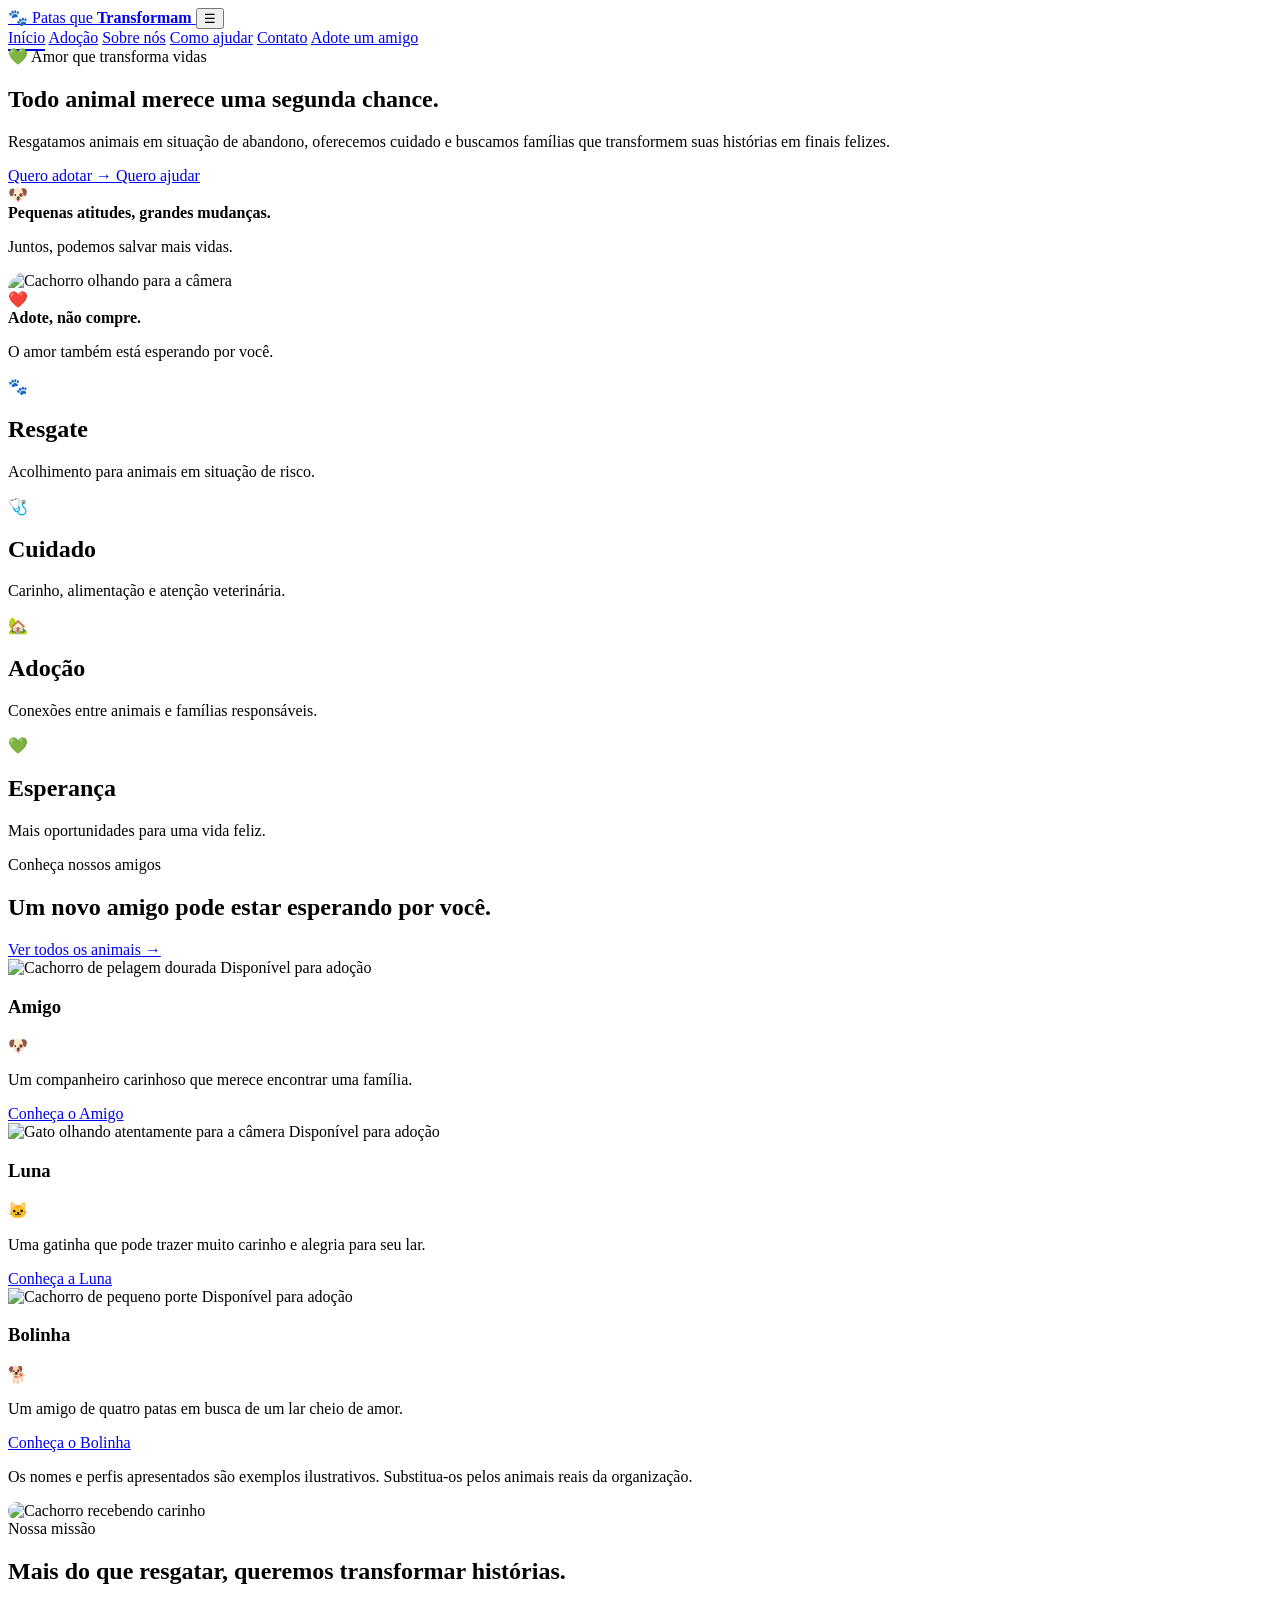
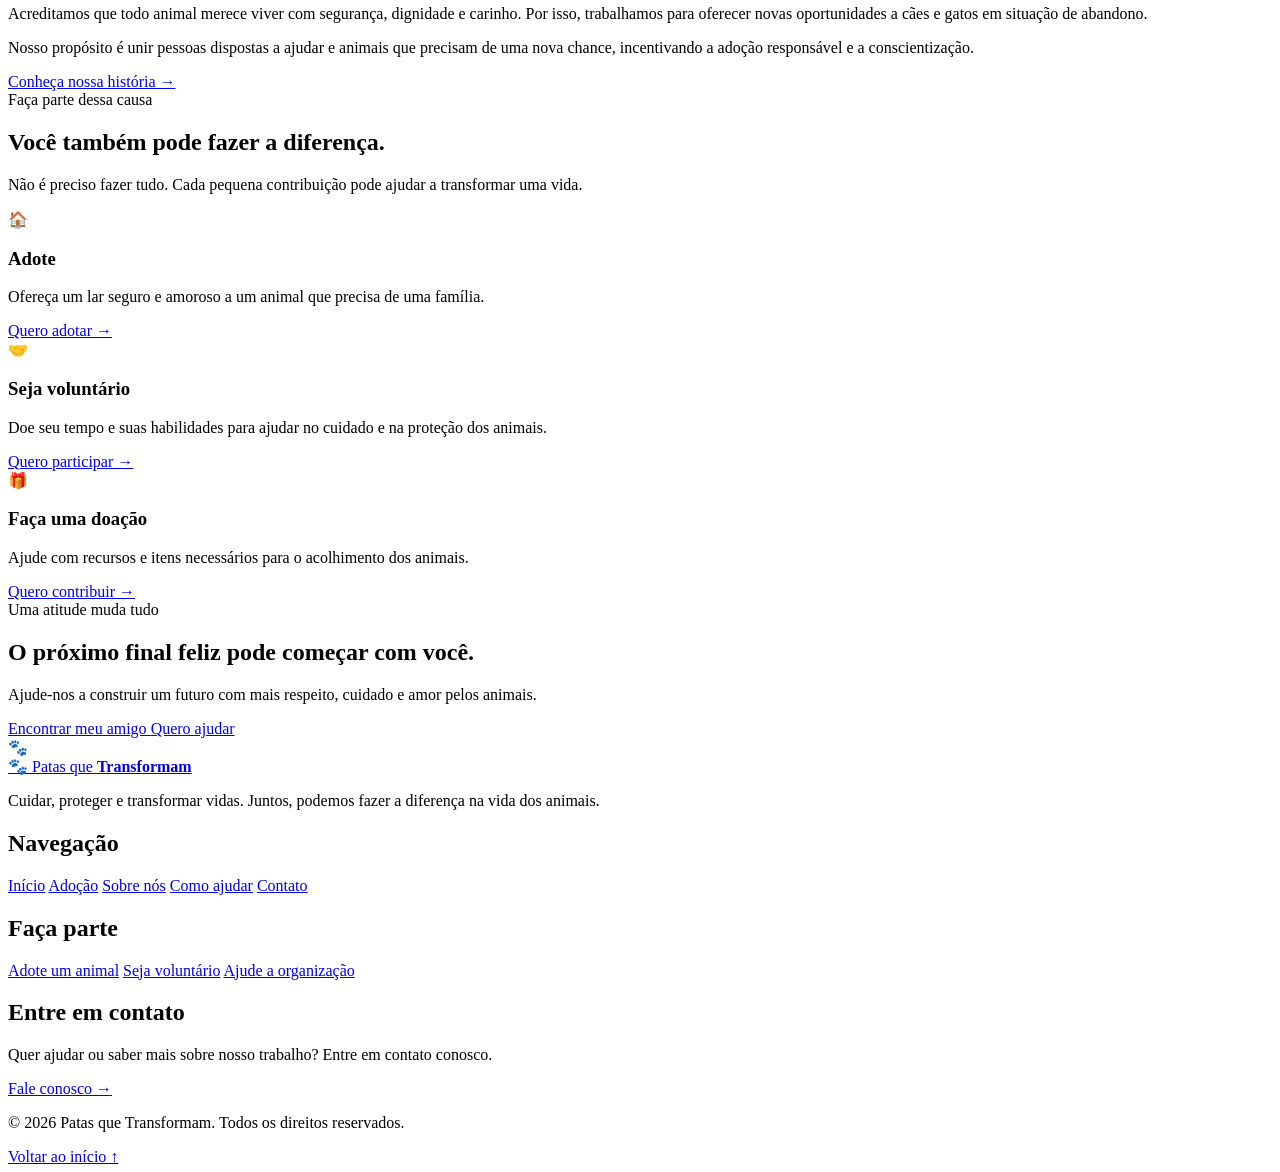
==== commit 5bd13d23: "descreva o que mudou" ====
--- a/index.html
+++ b/index.html
@@ -23,7 +23,7 @@
           rel="stylesheet">
 
     <!-- Estilos -->
-    <link rel="stylesheet" href="css/style.css">
+    <link rel="stylesheet" href="css/estilo.css">
     <link rel="stylesheet" href="css/animations.css">
 
     <!-- JavaScript -->
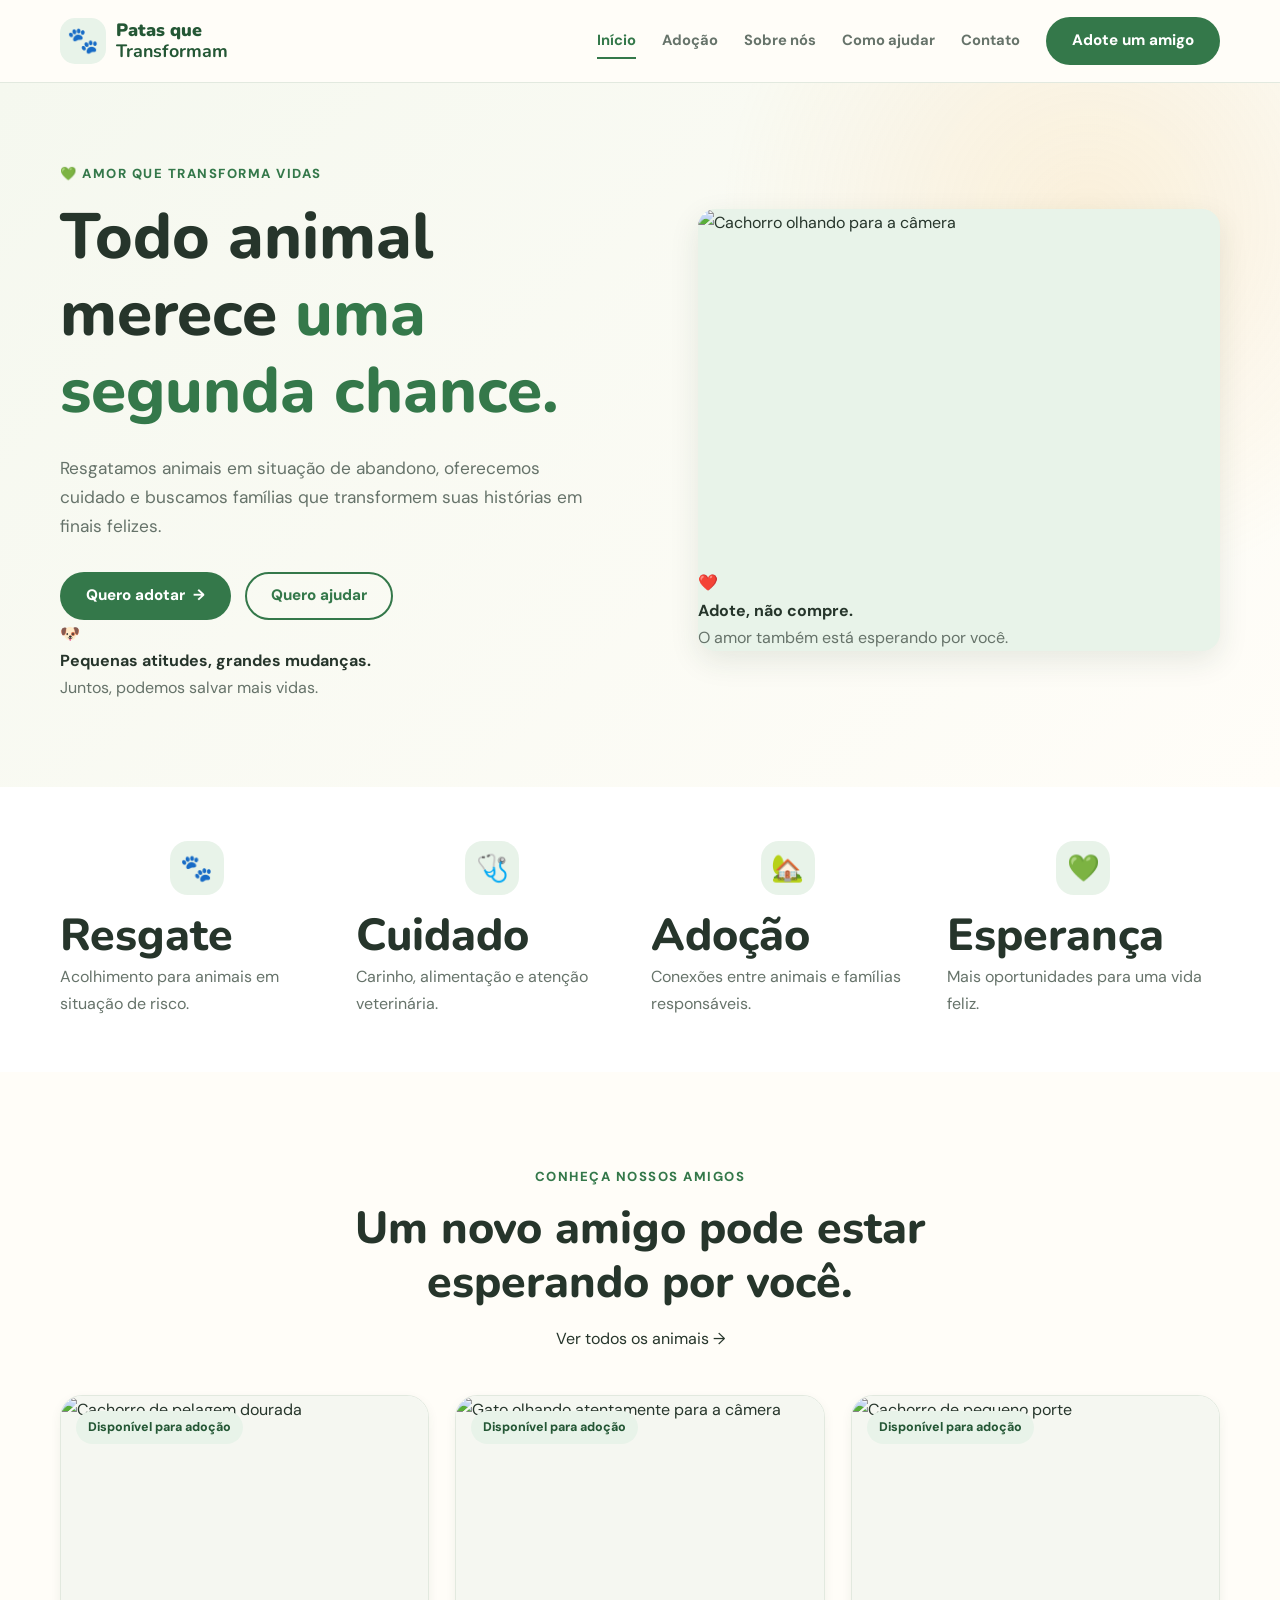
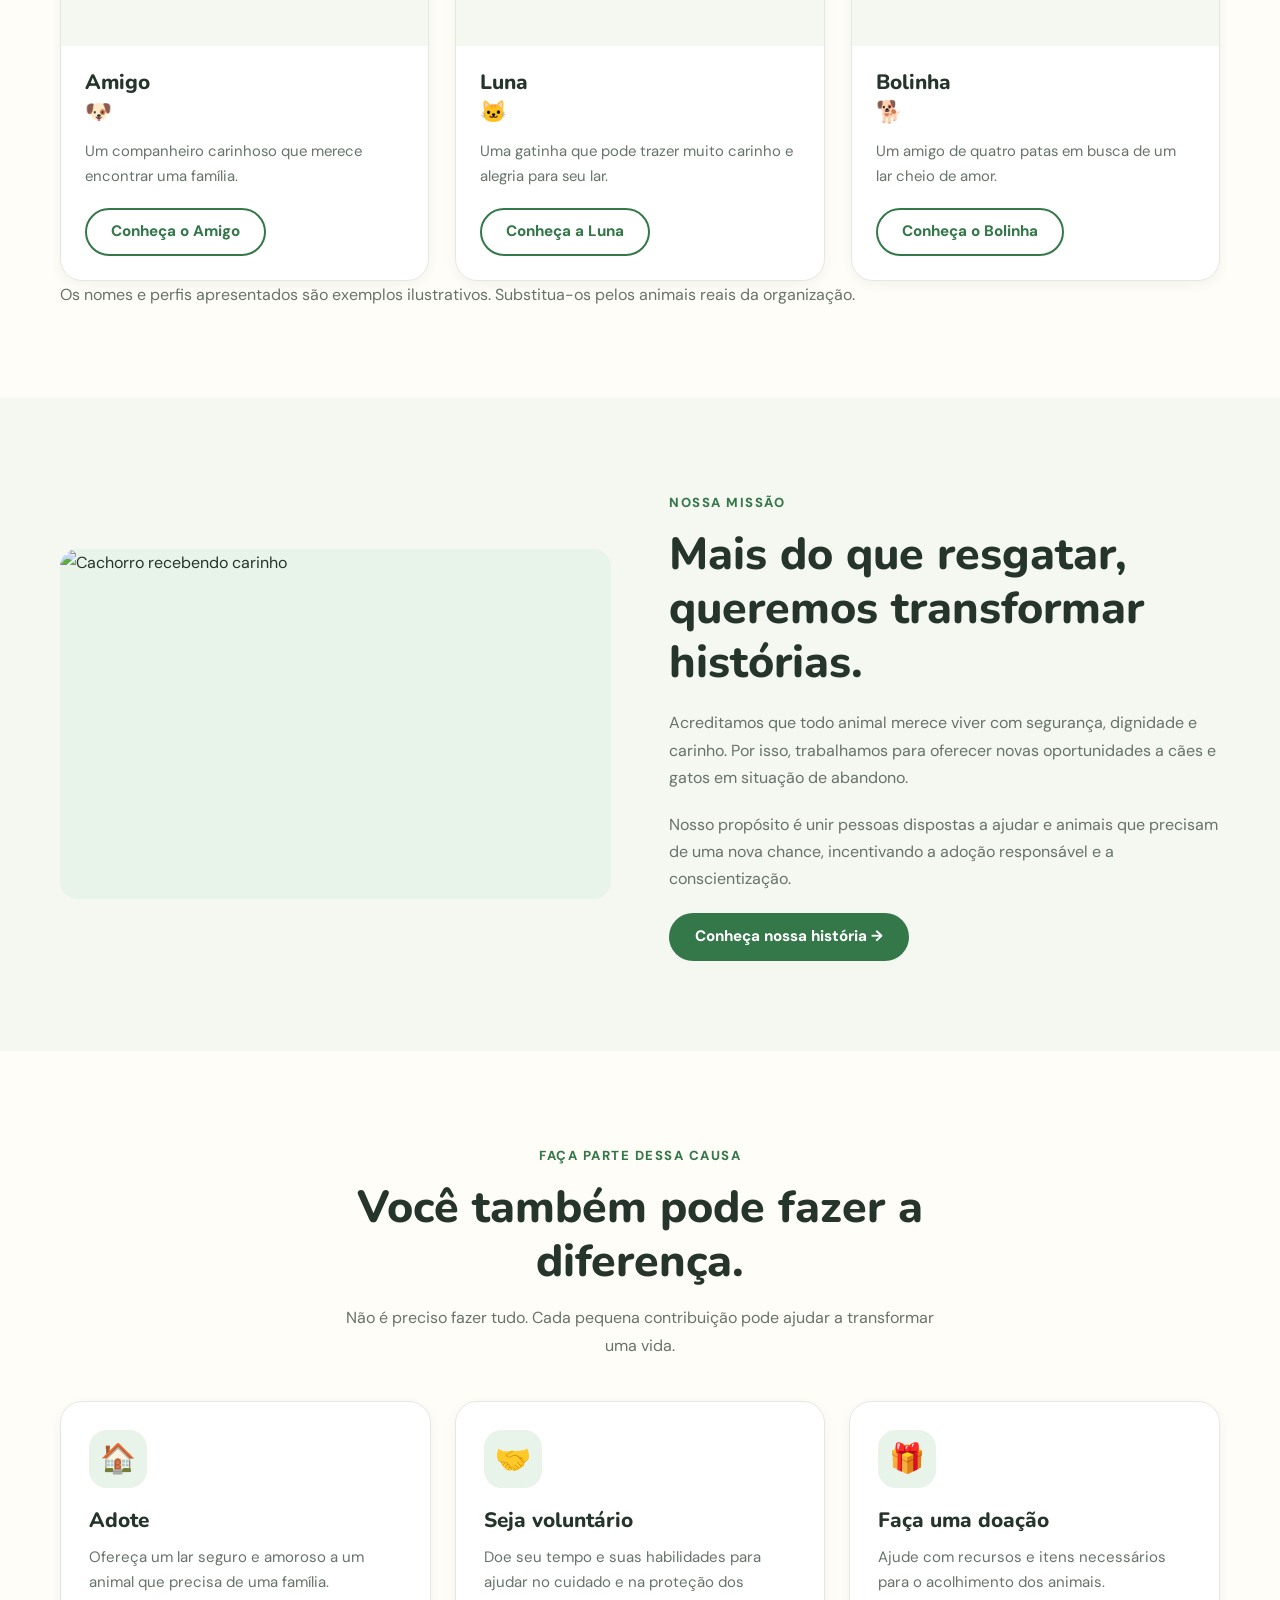
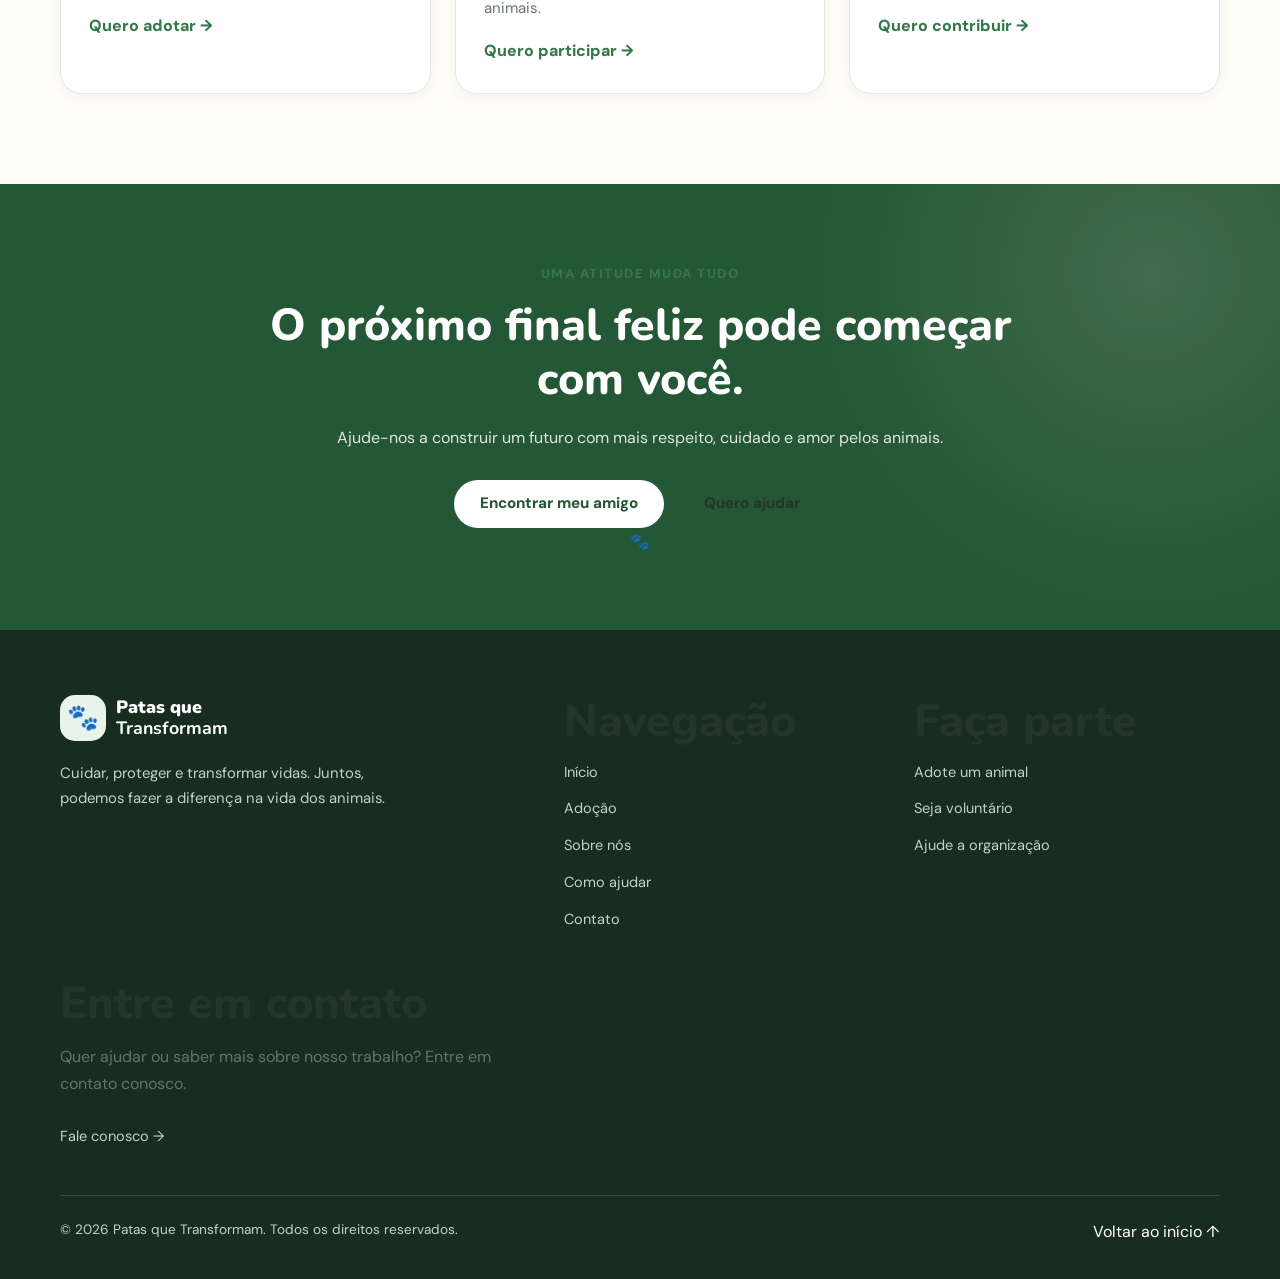
==== commit d1d8f48b: "demo: conserta o link do CSS" ====
--- a/index.html
+++ b/index.html
@@ -23,7 +23,7 @@
           rel="stylesheet">
 
     <!-- Estilos -->
-    <link rel="stylesheet" href="css/estilo.css">
+    <link rel="stylesheet" href="css/style.css">
     <link rel="stylesheet" href="css/animations.css">
 
     <!-- JavaScript -->
--- a/css/style.css
+++ b/css/style.css
@@ -0,0 +1,1539 @@
+
+/* =========================================================
+   PATAS QUE TRANSFORMAM
+   Arquivo: css/style.css
+   Estilos completos do site
+========================================================= */
+
+/* 1. VARIÁVEIS GLOBAIS */
+
+:root {
+    --primary: #34784a;
+    --primary-dark: #245735;
+    --primary-light: #e8f3e9;
+
+    --secondary: #f4b860;
+    --secondary-dark: #e7a344;
+
+    --background: #fffdf8;
+    --surface: #ffffff;
+    --surface-soft: #f5f7f1;
+
+    --text: #26352b;
+    --text-light: #66736a;
+    --border: #e2e9df;
+    --danger: #b84040;
+
+    --font-heading: "Nunito", sans-serif;
+    --font-body: "DM Sans", sans-serif;
+
+    --radius-sm: 8px;
+    --radius-md: 14px;
+    --radius-lg: 22px;
+
+    --shadow-sm: 0 4px 12px rgba(30, 60, 38, 0.06);
+    --shadow-md: 0 10px 30px rgba(30, 60, 38, 0.10);
+
+    --container-width: 1160px;
+}
+
+/* 2. RESET E CONFIGURAÇÕES GERAIS */
+
+* {
+    box-sizing: border-box;
+    margin: 0;
+    padding: 0;
+}
+
+html {
+    scroll-behavior: smooth;
+    scroll-padding-top: 100px;
+}
+
+body {
+    min-height: 100vh;
+    overflow-x: hidden;
+    background-color: var(--background);
+    color: var(--text);
+    font-family: var(--font-body);
+    font-size: 16px;
+    line-height: 1.7;
+}
+
+[hidden] {
+    display: none !important;
+}
+
+img {
+    display: block;
+    max-width: 100%;
+    height: auto;
+}
+
+a {
+    color: inherit;
+    text-decoration: none;
+}
+
+button,
+input,
+select,
+textarea {
+    font: inherit;
+}
+
+button {
+    cursor: pointer;
+}
+
+ul,
+ol {
+    list-style-position: inside;
+}
+
+p {
+    margin-bottom: 16px;
+    color: var(--text-light);
+}
+
+p:last-child {
+    margin-bottom: 0;
+}
+
+h1,
+h2,
+h3,
+h4 {
+    color: var(--text);
+    font-family: var(--font-heading);
+    font-weight: 800;
+    line-height: 1.2;
+}
+
+h1 {
+    font-size: clamp(2.4rem, 5vw, 4.1rem);
+}
+
+h2 {
+    font-size: clamp(1.9rem, 3.5vw, 2.8rem);
+}
+
+h3 {
+    font-size: 1.3rem;
+}
+
+::selection {
+    background: var(--primary-light);
+    color: var(--primary-dark);
+}
+
+:focus-visible {
+    outline: 3px solid var(--secondary);
+    outline-offset: 4px;
+}
+
+/* 3. CONTAINERS E SEÇÕES */
+
+.container {
+    width: min(var(--container-width), calc(100% - 40px));
+    margin-inline: auto;
+}
+
+.section-padding {
+    padding-block: 90px;
+}
+
+.section-tag {
+    display: inline-block;
+    margin-bottom: 14px;
+    color: var(--primary);
+    font-size: 0.82rem;
+    font-weight: 800;
+    letter-spacing: 1.5px;
+    text-transform: uppercase;
+}
+
+.section-heading {
+    width: 100%;
+    max-width: 760px;
+    margin: 0 auto 42px;
+    text-align: center;
+}
+
+.section-heading h2 {
+    margin-bottom: 16px;
+}
+
+.section-heading p {
+    max-width: 620px;
+    margin-inline: auto;
+}
+
+.text-center {
+    text-align: center;
+}
+
+.text-primary {
+    color: var(--primary);
+}
+
+.bg-soft {
+    background-color: var(--surface-soft);
+}
+
+.muted {
+    color: var(--text-light);
+}
+
+.small-text {
+    font-size: 0.85rem;
+}
+
+.link {
+    color: var(--primary);
+    font-weight: 800;
+    text-decoration: underline;
+    text-underline-offset: 3px;
+}
+
+.link:hover {
+    color: var(--primary-dark);
+}
+
+/* 4. CABEÇALHO */
+
+.header {
+    position: sticky;
+    top: 0;
+    z-index: 1000;
+    width: 100%;
+    border-bottom: 1px solid var(--border);
+    background-color: rgba(255, 253, 248, 0.97);
+    backdrop-filter: blur(12px);
+}
+
+.header-container {
+    display: flex;
+    min-height: 82px;
+    align-items: center;
+    justify-content: space-between;
+    gap: 24px;
+}
+
+.logo {
+    display: inline-flex;
+    flex-shrink: 0;
+    align-items: center;
+    gap: 10px;
+}
+
+.logo-icon {
+    display: grid;
+    width: 46px;
+    height: 46px;
+    flex-shrink: 0;
+    place-items: center;
+    border-radius: 15px;
+    background-color: var(--primary-light);
+    font-size: 1.6rem;
+}
+
+.logo-text {
+    display: flex;
+    flex-direction: column;
+    color: var(--primary-dark);
+    font-family: var(--font-heading);
+    font-size: 1.12rem;
+    font-weight: 900;
+    line-height: 1.15;
+}
+
+.logo-text small {
+    margin-top: 4px;
+    color: var(--text-light);
+    font-family: var(--font-body);
+    font-size: 0.7rem;
+    font-weight: 600;
+}
+
+.nav-menu {
+    display: flex;
+    align-items: center;
+    gap: 26px;
+}
+
+.nav-link {
+    position: relative;
+    color: var(--text-light);
+    font-size: 0.92rem;
+    font-weight: 700;
+    white-space: nowrap;
+}
+
+.nav-link:hover,
+.nav-link.active {
+    color: var(--primary);
+}
+
+.menu-toggle {
+    display: none;
+    width: 44px;
+    height: 44px;
+    align-items: center;
+    justify-content: center;
+    border: 1px solid var(--border);
+    border-radius: var(--radius-sm);
+    background-color: var(--surface);
+    color: var(--primary-dark);
+    font-size: 1.5rem;
+}
+
+/* 5. BOTÕES */
+
+.btn {
+    display: inline-flex;
+    min-height: 48px;
+    align-items: center;
+    justify-content: center;
+    gap: 8px;
+    padding: 12px 24px;
+    border: 2px solid transparent;
+    border-radius: 999px;
+    font-size: 0.95rem;
+    font-weight: 800;
+    line-height: 1.3;
+    text-align: center;
+    transition:
+        transform 0.25s ease,
+        box-shadow 0.25s ease,
+        background-color 0.25s ease;
+}
+
+.btn:hover {
+    transform: translateY(-2px);
+    box-shadow: var(--shadow-sm);
+}
+
+.btn:active {
+    transform: scale(0.98);
+}
+
+.btn-primary {
+    background-color: var(--primary);
+    color: #ffffff;
+}
+
+.btn-primary:hover {
+    background-color: var(--primary-dark);
+}
+
+.btn-secondary {
+    background-color: var(--secondary);
+    color: #332714;
+}
+
+.btn-secondary:hover {
+    background-color: var(--secondary-dark);
+}
+
+.btn-outline {
+    border-color: var(--primary);
+    background-color: transparent;
+    color: var(--primary);
+}
+
+.btn-outline:hover {
+    background-color: var(--primary-light);
+}
+
+.btn-light {
+    background-color: #ffffff;
+    color: var(--primary-dark);
+}
+
+.btn-light:hover {
+    background-color: var(--primary-light);
+}
+
+.btn-small {
+    min-height: 40px;
+    padding: 9px 17px;
+    font-size: 0.86rem;
+}
+
+.btn-block {
+    width: 100%;
+}
+
+/* 6. BANNER PRINCIPAL */
+
+.hero {
+    position: relative;
+    overflow: hidden;
+    padding-block: 76px 86px;
+    background:
+        radial-gradient(
+            circle at 85% 20%,
+            rgba(244, 184, 96, 0.18),
+            transparent 30%
+        ),
+        linear-gradient(135deg, #f5f8ef, #fffdf8);
+}
+
+.hero-container {
+    display: grid;
+    grid-template-columns: 1.05fr 0.95fr;
+    align-items: center;
+    gap: 60px;
+}
+
+.hero-content {
+    max-width: 600px;
+}
+
+.hero-content h1 {
+    margin-bottom: 24px;
+}
+
+.hero-content h1 span {
+    color: var(--primary);
+}
+
+.hero-content > p {
+    max-width: 540px;
+    margin-bottom: 30px;
+    font-size: 1.08rem;
+}
+
+.hero-actions {
+    display: flex;
+    flex-wrap: wrap;
+    gap: 14px;
+}
+
+.hero-image {
+    position: relative;
+    overflow: hidden;
+    min-height: 360px;
+    border-radius: 32px;
+    background-color: var(--primary-light);
+    box-shadow: var(--shadow-md);
+}
+
+.hero-image img {
+    width: 100%;
+    height: 100%;
+    min-height: 360px;
+    object-fit: cover;
+}
+
+.hero-badge {
+    position: absolute;
+    right: 18px;
+    bottom: 18px;
+    max-width: 230px;
+    padding: 15px 18px;
+    border-radius: var(--radius-md);
+    background-color: var(--surface);
+    box-shadow: var(--shadow-md);
+    font-size: 0.9rem;
+    font-weight: 800;
+}
+
+/* 7. INDICADORES DE IMPACTO */
+
+.impact {
+    padding-block: 54px;
+    background-color: var(--surface);
+}
+
+.impact-grid {
+    display: grid;
+    grid-template-columns: repeat(4, minmax(0, 1fr));
+    gap: 22px;
+}
+
+.impact-card {
+    padding: 24px 18px;
+    border: 1px solid var(--border);
+    border-radius: var(--radius-md);
+    background-color: var(--surface);
+    text-align: center;
+    transition: transform 0.3s ease, box-shadow 0.3s ease;
+}
+
+.impact-icon {
+    display: grid;
+    width: 54px;
+    height: 54px;
+    margin: 0 auto 14px;
+    place-items: center;
+    border-radius: 18px;
+    background-color: var(--primary-light);
+    font-size: 1.65rem;
+}
+
+.impact-card h3 {
+    margin-bottom: 8px;
+    color: var(--primary);
+    font-size: 1.7rem;
+}
+
+.impact-card p {
+    font-size: 0.9rem;
+}
+
+.impact-card:hover {
+    transform: translateY(-5px);
+    box-shadow: var(--shadow-md);
+}
+
+/* 8. CARTÕES DE ANIMAIS */
+
+.pets {
+    background-color: var(--background);
+}
+
+.pets-grid {
+    display: grid;
+    grid-template-columns: repeat(3, minmax(0, 1fr));
+    gap: 26px;
+}
+
+.pet-card {
+    overflow: hidden;
+    border: 1px solid var(--border);
+    border-radius: var(--radius-lg);
+    background-color: var(--surface);
+    box-shadow: var(--shadow-sm);
+    transition: transform 0.3s ease, box-shadow 0.3s ease;
+}
+
+.pet-card:hover {
+    transform: translateY(-5px);
+    box-shadow: var(--shadow-md);
+}
+
+.pet-image {
+    position: relative;
+    overflow: hidden;
+    height: 250px;
+    background-color: var(--surface-soft);
+}
+
+.pet-image img {
+    width: 100%;
+    height: 100%;
+    object-fit: cover;
+    transition: transform 0.4s ease;
+}
+
+.pet-card:hover .pet-image img {
+    transform: scale(1.04);
+}
+
+.pet-status {
+    position: absolute;
+    top: 15px;
+    left: 15px;
+    padding: 6px 12px;
+    border-radius: 999px;
+    background-color: var(--primary-light);
+    color: var(--primary-dark);
+    font-size: 0.78rem;
+    font-weight: 800;
+}
+
+.pet-info {
+    padding: 24px;
+}
+
+.pet-title {
+    margin-bottom: 8px;
+    font-size: 1.35rem;
+}
+
+.pet-info p {
+    margin-bottom: 18px;
+    font-size: 0.93rem;
+}
+
+.pet-meta {
+    display: flex;
+    flex-wrap: wrap;
+    gap: 8px;
+    margin-bottom: 18px;
+}
+
+.pet-meta span {
+    padding: 5px 10px;
+    border-radius: 999px;
+    background-color: var(--surface-soft);
+    color: var(--text-light);
+    font-size: 0.78rem;
+    font-weight: 700;
+}
+
+/* 9. FILTROS DE ADOÇÃO */
+
+.filters {
+    display: flex;
+    flex-wrap: wrap;
+    justify-content: center;
+    gap: 12px;
+    margin-bottom: 36px;
+}
+
+.filter-btn {
+    padding: 10px 22px;
+    border: 1px solid var(--border);
+    border-radius: 999px;
+    background-color: var(--surface);
+    color: var(--text-light);
+    font-weight: 700;
+    transition: background-color 0.2s ease, color 0.2s ease;
+}
+
+.filter-btn:hover,
+.filter-btn.active {
+    border-color: var(--primary);
+    background-color: var(--primary);
+    color: #ffffff;
+}
+
+#pet-count {
+    margin-top: 24px;
+    text-align: center;
+    font-size: 0.9rem;
+}
+
+#no-pets-message {
+    margin-top: 24px;
+    padding: 24px;
+    border-radius: var(--radius-md);
+    background-color: var(--surface-soft);
+    text-align: center;
+}
+
+/* 10. MISSÃO */
+
+.mission {
+    overflow: hidden;
+    background-color: var(--surface-soft);
+}
+
+.mission-container {
+    display: grid;
+    grid-template-columns: 1fr 1fr;
+    align-items: center;
+    gap: 58px;
+}
+
+.mission-image,
+.story-image {
+    overflow: hidden;
+    min-height: 350px;
+    border-radius: var(--radius-lg);
+    background-color: var(--primary-light);
+}
+
+.mission-image img,
+.story-image img {
+    width: 100%;
+    height: 100%;
+    min-height: 350px;
+    object-fit: cover;
+    transition: transform 0.4s ease;
+}
+
+.mission-image:hover img,
+.story-image:hover img {
+    transform: scale(1.03);
+}
+
+.mission-content h2 {
+    margin-bottom: 20px;
+}
+
+.mission-content > p {
+    margin-bottom: 20px;
+}
+
+.check-list {
+    display: grid;
+    gap: 12px;
+    margin-block: 22px;
+    list-style: none;
+}
+
+.check-list li {
+    display: flex;
+    align-items: flex-start;
+    gap: 10px;
+    color: var(--text-light);
+}
+
+.check-list li::before {
+    content: "✓";
+    display: grid;
+    width: 25px;
+    height: 25px;
+    flex: 0 0 25px;
+    place-items: center;
+    border-radius: 50%;
+    background-color: var(--primary-light);
+    color: var(--primary);
+    font-weight: 900;
+}
+
+/* 11. CARTÕES DE AJUDA, VALORES E PROCESSO */
+
+.help {
+    background-color: var(--background);
+}
+
+.help-grid,
+.values-grid,
+.process-grid {
+    display: grid;
+    grid-template-columns: repeat(3, minmax(0, 1fr));
+    gap: 24px;
+}
+
+.help-card,
+.value-card,
+.process-card {
+    padding: 28px;
+    border: 1px solid var(--border);
+    border-radius: var(--radius-lg);
+    background-color: var(--surface);
+    box-shadow: var(--shadow-sm);
+    transition: transform 0.3s ease, box-shadow 0.3s ease;
+}
+
+.help-card:hover,
+.value-card:hover,
+.process-card:hover {
+    transform: translateY(-5px);
+    box-shadow: var(--shadow-md);
+}
+
+.help-icon,
+.value-icon,
+.process-icon {
+    display: grid;
+    width: 58px;
+    height: 58px;
+    margin-bottom: 20px;
+    place-items: center;
+    border-radius: 18px;
+    background-color: var(--primary-light);
+    font-size: 1.8rem;
+}
+
+.help-card h3,
+.value-card h3,
+.process-card h3 {
+    margin-bottom: 12px;
+}
+
+.help-card p,
+.value-card p,
+.process-card p {
+    font-size: 0.94rem;
+}
+
+.help-card a:not(.btn) {
+    color: var(--primary);
+    font-weight: 800;
+}
+
+/* 12. PÁGINA SOBRE NÓS */
+
+.story-section {
+    background-color: var(--surface);
+}
+
+.story-container {
+    display: grid;
+    grid-template-columns: 1fr 1fr;
+    align-items: center;
+    gap: 55px;
+}
+
+.story-content h2 {
+    margin-bottom: 20px;
+}
+
+.story-content p {
+    margin-bottom: 16px;
+}
+
+.values-section {
+    background-color: var(--surface-soft);
+}
+
+.value-card {
+    text-align: center;
+}
+
+.value-card .value-icon {
+    margin-inline: auto;
+}
+
+/* 13. CHAMADA PARA AÇÃO */
+
+.cta-section {
+    padding-block: 75px;
+    background:
+        radial-gradient(
+            circle at 90% 20%,
+            rgba(255, 255, 255, 0.12),
+            transparent 28%
+        ),
+        var(--primary-dark);
+}
+
+.cta-container {
+    max-width: 820px;
+    margin-inline: auto;
+    text-align: center;
+}
+
+.cta-container h2 {
+    margin-bottom: 18px;
+    color: #ffffff;
+}
+
+.cta-container p {
+    max-width: 650px;
+    margin: 0 auto 28px;
+    color: rgba(255, 255, 255, 0.85);
+}
+
+.cta-actions {
+    display: flex;
+    flex-wrap: wrap;
+    justify-content: center;
+    gap: 14px;
+}
+
+/* 14. PÁGINA COMO AJUDAR */
+
+.ways-section {
+    background-color: var(--background);
+}
+
+.donation-section {
+    background-color: var(--surface-soft);
+}
+
+.donation-container {
+    display: grid;
+    grid-template-columns: 1fr 1fr;
+    align-items: center;
+    gap: 45px;
+}
+
+.donation-box {
+    padding: 30px;
+    border: 1px solid var(--border);
+    border-radius: var(--radius-lg);
+    background-color: var(--surface);
+    box-shadow: var(--shadow-sm);
+}
+
+.donation-box h3 {
+    margin-bottom: 18px;
+}
+
+.donation-list {
+    display: grid;
+    gap: 14px;
+    margin-top: 18px;
+    list-style: none;
+}
+
+.donation-list li {
+    padding: 14px;
+    border-radius: var(--radius-sm);
+    background-color: var(--surface-soft);
+    color: var(--text-light);
+}
+
+/* 15. PERGUNTAS FREQUENTES */
+
+.faq-section {
+    background-color: var(--surface);
+}
+
+.faq-list {
+    display: grid;
+    max-width: 850px;
+    gap: 14px;
+    margin-inline: auto;
+}
+
+.faq-list details {
+    padding: 20px 24px;
+    border: 1px solid var(--border);
+    border-radius: var(--radius-md);
+    background-color: var(--surface);
+    transition: background-color 0.2s ease;
+}
+
+.faq-list details[open] {
+    border-color: var(--primary);
+    background-color: #fbfdf9;
+}
+
+.faq-list summary {
+    color: var(--text);
+    font-weight: 800;
+    cursor: pointer;
+}
+
+.faq-list details p {
+    margin-top: 14px;
+}
+
+/* 16. PÁGINAS INTERNAS */
+
+.page-hero {
+    padding-block: 75px;
+    background:
+        radial-gradient(
+            circle at 85% 15%,
+            rgba(244, 184, 96, 0.16),
+            transparent 28%
+        ),
+        var(--surface-soft);
+    text-align: center;
+}
+
+.page-hero .container {
+    max-width: 820px;
+}
+
+.page-hero h1 {
+    margin-bottom: 20px;
+    font-size: clamp(2.2rem, 4.5vw, 3.5rem);
+}
+
+.page-hero p {
+    max-width: 700px;
+    margin-inline: auto;
+    font-size: 1.05rem;
+}
+
+/* 17. CONTATO: CENTRALIZAÇÃO CORRIGIDA */
+
+.contact-section {
+    width: 100%;
+    background-color: var(--background);
+}
+
+.contact-section > .container {
+    width: min(1100px, calc(100% - 40px));
+    margin-right: auto;
+    margin-left: auto;
+}
+
+.contact-section .section-heading {
+    width: 100%;
+    max-width: 760px;
+    margin: 0 auto 42px;
+    text-align: center;
+}
+
+.contact-section .section-heading h2 {
+    max-width: 680px;
+    margin: 0 auto 16px;
+}
+
+.contact-section .section-heading p {
+    max-width: 620px;
+    margin: 0 auto;
+}
+
+/* Grade dos três cartões */
+
+.contact-options {
+    display: grid;
+    width: 100%;
+    max-width: 1000px;
+    grid-template-columns: repeat(3, minmax(0, 1fr));
+    align-items: stretch;
+    gap: 24px;
+    margin: 0 auto;
+}
+
+/* Cartões de contato */
+
+.contact-card {
+    display: flex;
+    width: 100%;
+    min-width: 0;
+    height: 100%;
+    flex-direction: column;
+    align-items: flex-start;
+    padding: 28px;
+    border: 1px solid var(--border);
+    border-radius: var(--radius-lg);
+    background-color: var(--surface);
+    box-shadow: var(--shadow-sm);
+    overflow-wrap: anywhere;
+    transition: transform 0.3s ease, box-shadow 0.3s ease;
+}
+
+.contact-card:hover {
+    transform: translateY(-5px);
+    box-shadow: var(--shadow-md);
+}
+
+.contact-icon {
+    display: grid;
+    width: 58px;
+    height: 58px;
+    flex-shrink: 0;
+    place-items: center;
+    margin-bottom: 20px;
+    border-radius: 18px;
+    background-color: var(--primary-light);
+    font-size: 1.8rem;
+}
+
+.contact-card h3 {
+    margin-bottom: 12px;
+    font-size: 1.25rem;
+}
+
+.contact-card p {
+    flex-grow: 1;
+    margin-bottom: 20px;
+    line-height: 1.75;
+}
+
+.contact-card-link {
+    display: inline-block;
+    margin-top: auto;
+    color: var(--primary);
+    font-weight: 800;
+    text-decoration: none;
+}
+
+.contact-card-link:hover {
+    color: var(--primary-dark);
+    text-decoration: underline;
+    text-underline-offset: 4px;
+}
+
+/* 18. FORMULÁRIO DE CONTATO */
+
+.form-section {
+    width: 100%;
+    background-color: var(--surface-soft);
+}
+
+.form-section > .container {
+    width: min(1000px, calc(100% - 40px));
+    margin-inline: auto;
+}
+
+.form-section .section-heading {
+    width: 100%;
+    max-width: 760px;
+    margin: 0 auto 36px;
+    text-align: center;
+}
+
+.form-container {
+    width: 100%;
+    max-width: 850px;
+    margin: 0 auto;
+    padding: 36px;
+    border: 1px solid var(--border);
+    border-radius: var(--radius-lg);
+    background-color: var(--surface);
+    box-shadow: var(--shadow-sm);
+}
+
+.form-grid {
+    display: grid;
+    grid-template-columns: repeat(2, minmax(0, 1fr));
+    gap: 22px;
+}
+
+.form-group {
+    display: flex;
+    min-width: 0;
+    flex-direction: column;
+    gap: 8px;
+    margin-bottom: 20px;
+}
+
+.form-group label {
+    color: var(--text);
+    font-size: 0.92rem;
+    font-weight: 800;
+}
+
+.form-group input,
+.form-group select,
+.form-group textarea {
+    width: 100%;
+    min-height: 48px;
+    padding: 12px 14px;
+    border: 1px solid #d5dfd3;
+    border-radius: var(--radius-sm);
+    background-color: #ffffff;
+    color: var(--text);
+    transition: border-color 0.2s ease, box-shadow 0.2s ease;
+}
+
+.form-group textarea {
+    min-height: 150px;
+    resize: vertical;
+}
+
+.form-group input::placeholder,
+.form-group textarea::placeholder {
+    color: #89958b;
+}
+
+.form-group input:focus,
+.form-group select:focus,
+.form-group textarea:focus {
+    border-color: var(--primary);
+    outline: none;
+    box-shadow: 0 0 0 3px rgba(65, 135, 85, 0.15);
+}
+
+.form-group input:disabled,
+.form-group select:disabled,
+.form-group textarea:disabled {
+    background-color: #f0f2ef;
+    cursor: not-allowed;
+}
+
+.form-check {
+    display: flex;
+    align-items: flex-start;
+    gap: 10px;
+    margin-bottom: 22px;
+}
+
+.form-check input {
+    width: 18px;
+    height: 18px;
+    flex: 0 0 18px;
+    margin-top: 5px;
+    accent-color: var(--primary);
+}
+
+.form-check label {
+    color: var(--text-light);
+    font-size: 0.9rem;
+}
+
+.form-check a {
+    color: var(--primary);
+    font-weight: 800;
+    text-decoration: underline;
+}
+
+.form-status {
+    margin-top: 20px;
+    padding: 15px;
+    border: 1px solid #b9d9bd;
+    border-radius: var(--radius-sm);
+    background-color: var(--primary-light);
+    color: var(--primary-dark);
+}
+
+.form-status-error {
+    border-color: #e8b5b5;
+    background-color: #fff0f0;
+    color: #8c2929;
+}
+
+.form-status-success {
+    border-color: #b9d9bd;
+    background-color: var(--primary-light);
+    color: var(--primary-dark);
+}
+
+.form-note {
+    margin-top: 18px;
+    font-size: 0.86rem;
+}
+
+/* 19. RODAPÉ */
+
+.footer {
+    padding-top: 65px;
+    background-color: #192c20;
+    color: #ffffff;
+}
+
+.footer-grid {
+    display: grid;
+    grid-template-columns: 1.5fr 1fr 1fr;
+    gap: 45px;
+    padding-bottom: 45px;
+}
+
+.footer .logo-text {
+    color: #ffffff;
+}
+
+.footer .logo-text small {
+    color: #c5d2c7;
+}
+
+.footer-brand > p {
+    max-width: 360px;
+    margin-top: 20px;
+    color: #c5d2c7;
+    font-size: 0.93rem;
+}
+
+.footer h3 {
+    margin-bottom: 20px;
+    color: #ffffff;
+    font-size: 1.05rem;
+}
+
+.footer-links,
+.footer-contact {
+    display: grid;
+    align-content: start;
+    gap: 12px;
+    list-style: none;
+}
+
+.footer-links a,
+.footer-contact a,
+.footer-contact li {
+    color: #c5d2c7;
+    font-size: 0.91rem;
+    overflow-wrap: anywhere;
+}
+
+.footer-links a:hover,
+.footer-contact a:hover {
+    color: #ffffff;
+}
+
+.footer-bottom {
+    display: flex;
+    flex-wrap: wrap;
+    justify-content: space-between;
+    gap: 15px;
+    padding-block: 22px;
+    border-top: 1px solid rgba(255, 255, 255, 0.15);
+}
+
+.footer-bottom p {
+    color: #c5d2c7;
+    font-size: 0.85rem;
+}
+
+/* 20. TABLETS E TELAS MÉDIAS */
+
+@media (max-width: 1000px) {
+    .header-container {
+        gap: 16px;
+    }
+
+    .nav-menu {
+        gap: 16px;
+    }
+
+    .nav-link {
+        font-size: 0.85rem;
+    }
+
+    .hero-container {
+        gap: 35px;
+    }
+
+    .impact-grid {
+        grid-template-columns: repeat(2, minmax(0, 1fr));
+    }
+
+    .pets-grid {
+        grid-template-columns: repeat(2, minmax(0, 1fr));
+    }
+
+    .help-grid,
+    .values-grid,
+    .process-grid {
+        grid-template-columns: repeat(2, minmax(0, 1fr));
+    }
+
+    .contact-options {
+        gap: 18px;
+    }
+
+    .contact-card {
+        padding: 24px;
+    }
+
+    .footer-grid {
+        grid-template-columns: 1.3fr 1fr;
+    }
+
+    .footer-contact {
+        grid-column: 1 / -1;
+    }
+}
+
+/* 21. CELULARES */
+
+@media (max-width: 760px) {
+    html {
+        scroll-padding-top: 80px;
+    }
+
+    .container {
+        width: min(var(--container-width), calc(100% - 32px));
+    }
+
+    .section-padding {
+        padding-block: 60px;
+    }
+
+    .header-container {
+        min-height: 72px;
+    }
+
+    .logo-icon {
+        width: 40px;
+        height: 40px;
+        font-size: 1.4rem;
+    }
+
+    .logo-text {
+        font-size: 1rem;
+    }
+
+    .menu-toggle {
+        display: inline-flex;
+        flex-shrink: 0;
+    }
+
+    .nav-menu {
+        position: absolute;
+        top: 100%;
+        right: 0;
+        left: 0;
+        display: none;
+        align-items: stretch;
+        flex-direction: column;
+        gap: 0;
+        padding: 12px 20px 20px;
+        border-bottom: 1px solid var(--border);
+        background-color: var(--background);
+        box-shadow: var(--shadow-md);
+    }
+
+    .nav-menu.open {
+        display: flex;
+    }
+
+    .nav-link {
+        display: block;
+        padding: 13px 8px;
+        border-bottom: 1px solid var(--border);
+        font-size: 0.95rem;
+    }
+
+    .nav-menu .btn {
+        margin-top: 15px;
+    }
+
+    .hero {
+        padding-block: 55px 60px;
+    }
+
+    .hero-container,
+    .mission-container,
+    .story-container,
+    .donation-container {
+        grid-template-columns: 1fr;
+        gap: 35px;
+    }
+
+    .hero-content {
+        max-width: 100%;
+    }
+
+    .hero-content h1 {
+        font-size: clamp(2.25rem, 9vw, 3.3rem);
+    }
+
+    .hero-content > p {
+        font-size: 1rem;
+    }
+
+    .hero-image,
+    .hero-image img {
+        min-height: 280px;
+    }
+
+    .impact {
+        padding-block: 35px;
+    }
+
+    .impact-grid {
+        gap: 12px;
+    }
+
+    .impact-card {
+        padding: 20px 12px;
+    }
+
+    .impact-card h3 {
+        font-size: 1.4rem;
+    }
+
+    .pets-grid,
+    .help-grid,
+    .values-grid,
+    .process-grid {
+        grid-template-columns: 1fr;
+    }
+
+    .pet-image {
+        height: 260px;
+    }
+
+    .mission-image,
+    .story-image,
+    .mission-image img,
+    .story-image img {
+        min-height: 280px;
+    }
+
+    .help-card,
+    .value-card,
+    .process-card {
+        padding: 24px;
+    }
+
+    .cta-section {
+        padding-block: 55px;
+    }
+
+    .page-hero {
+        padding-block: 55px;
+    }
+
+    /* Contato: duas colunas em telas menores */
+
+    .contact-section > .container,
+    .form-section > .container {
+        width: calc(100% - 32px);
+    }
+
+    .contact-options {
+        grid-template-columns: repeat(2, minmax(0, 1fr));
+        gap: 16px;
+    }
+
+    .contact-card {
+        padding: 20px;
+    }
+
+    .form-container {
+        padding: 24px 18px;
+    }
+
+    .form-grid {
+        grid-template-columns: 1fr;
+        gap: 0;
+    }
+
+    .footer {
+        padding-top: 45px;
+    }
+
+    .footer-grid {
+        grid-template-columns: 1fr;
+        gap: 30px;
+    }
+
+    .footer-contact {
+        grid-column: auto;
+    }
+
+    .footer-bottom {
+        flex-direction: column;
+        text-align: center;
+    }
+}
+
+/* 22. CELULARES ESTREITOS */
+
+@media (max-width: 520px) {
+    .contact-section > .container,
+    .form-section > .container {
+        width: calc(100% - 28px);
+    }
+
+    .contact-options {
+        grid-template-columns: minmax(0, 1fr);
+        gap: 18px;
+    }
+
+    .contact-card {
+        padding: 24px;
+    }
+
+    .form-container {
+        padding: 22px 16px;
+    }
+}
+
+@media (max-width: 380px) {
+    .container {
+        width: calc(100% - 24px);
+    }
+
+    .logo-text {
+        font-size: 0.9rem;
+    }
+
+    .hero-actions,
+    .cta-actions {
+        align-items: stretch;
+        flex-direction: column;
+    }
+
+    .hero-actions .btn,
+    .cta-actions .btn {
+        width: 100%;
+    }
+
+    .impact-grid {
+        grid-template-columns: 1fr;
+    }
+
+    .pet-info {
+        padding: 20px;
+    }
+}
+
+/* 23. ACESSIBILIDADE */
+
+@media (prefers-reduced-motion: reduce) {
+    *,
+    *::before,
+    *::after {
+        scroll-behavior: auto !important;
+        animation-duration: 0.01ms !important;
+        animation-iteration-count: 1 !important;
+        transition-duration: 0.01ms !important;
+    }
+}
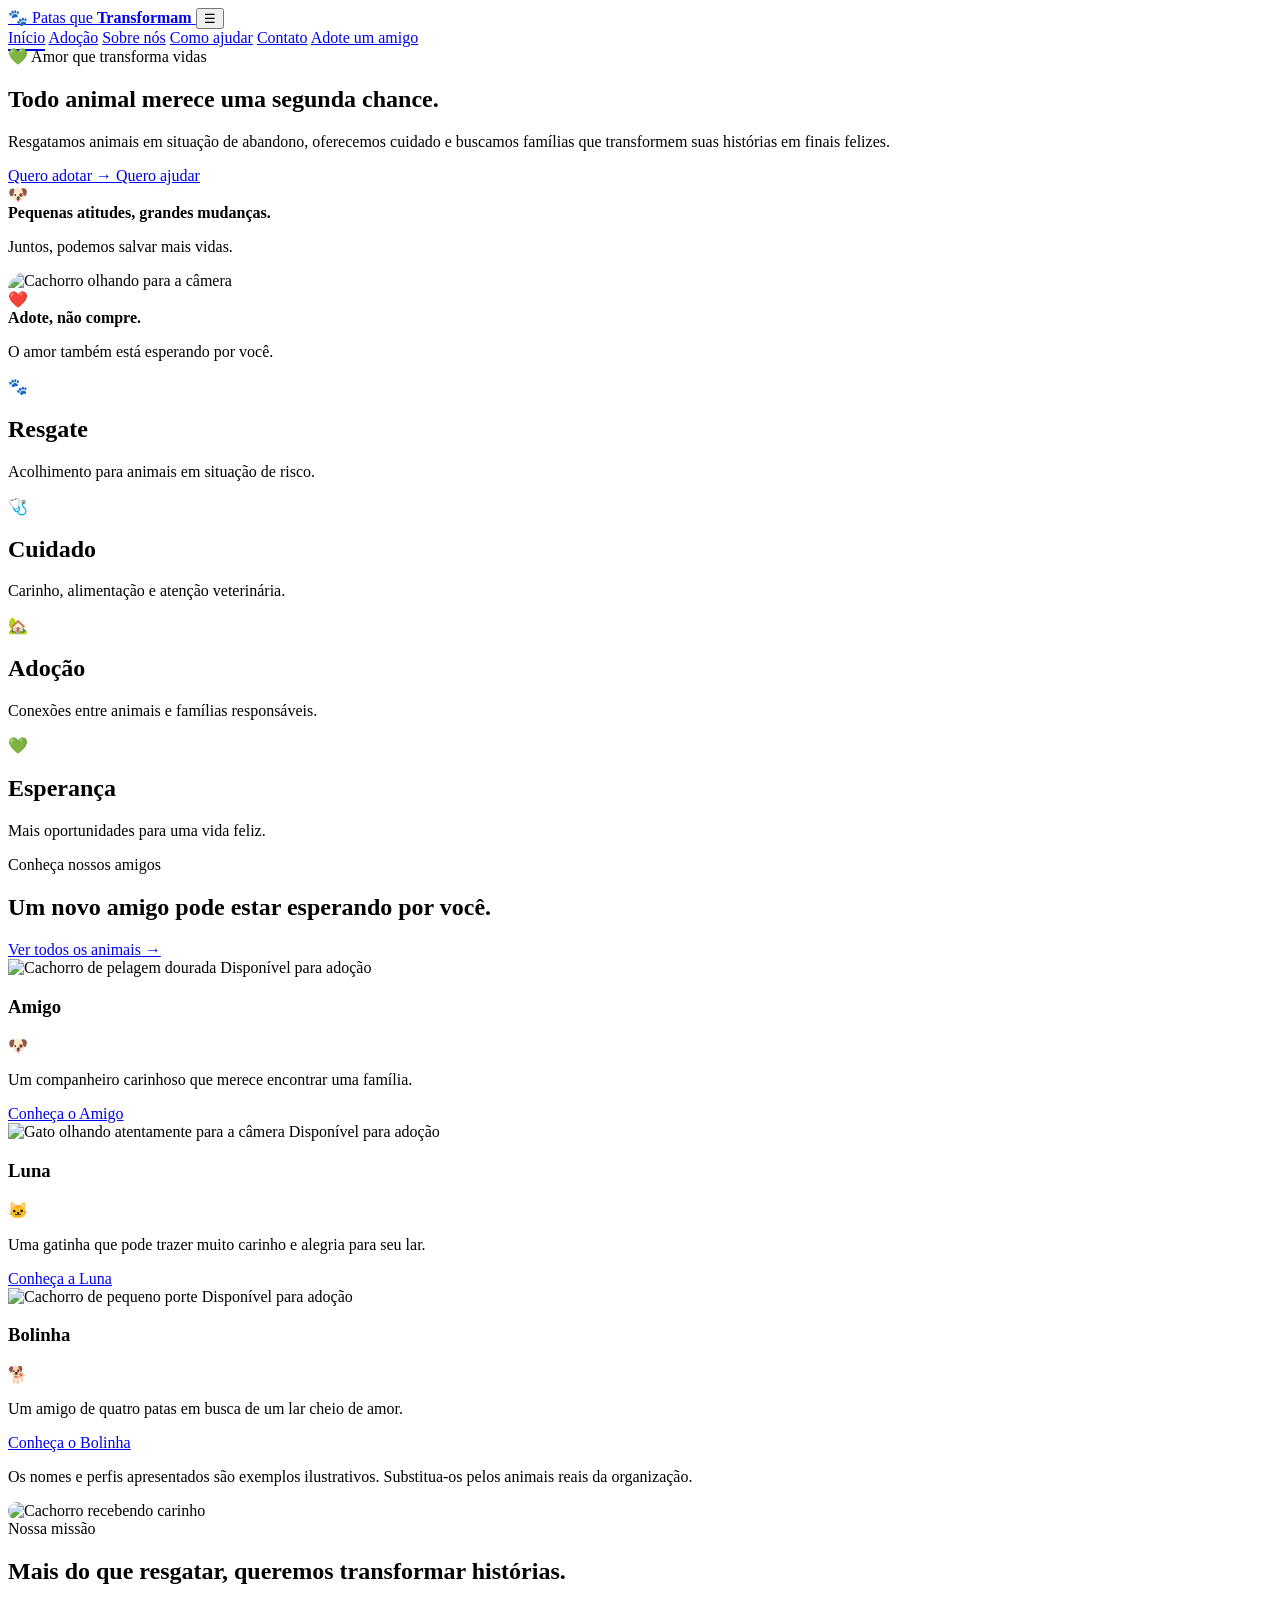
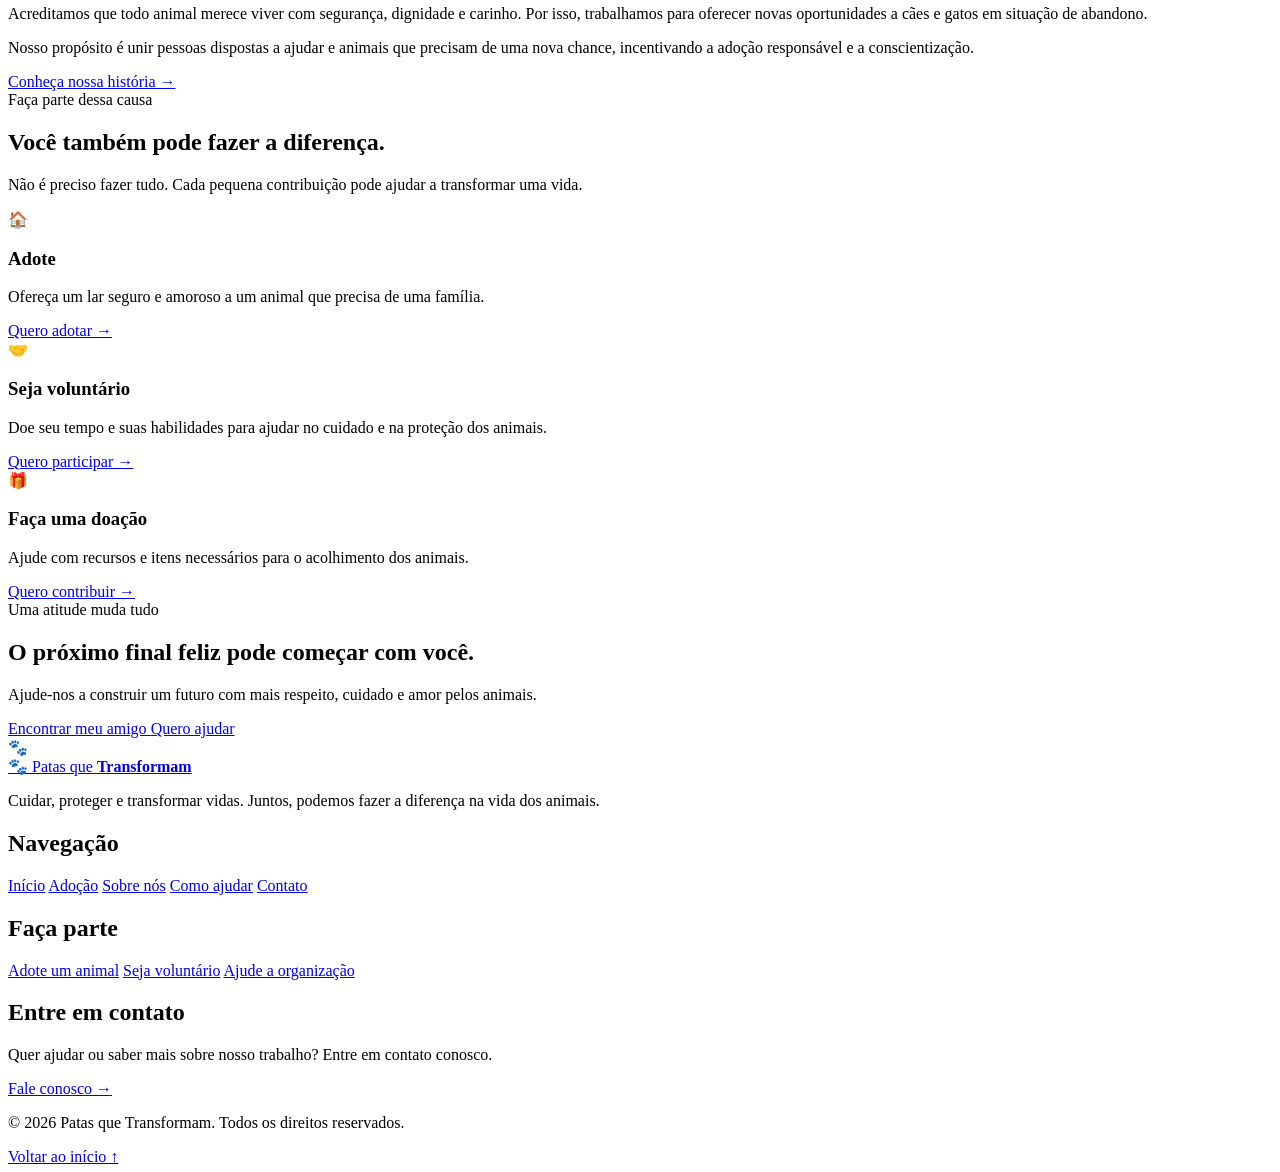
==== commit 6384b988: "alteração no index.html" ====
--- a/index.html
+++ b/index.html
@@ -23,7 +23,7 @@
           rel="stylesheet">
 
     <!-- Estilos -->
-    <link rel="stylesheet" href="css/style.css">
+    <link rel="stylesheet" href="css/estilo.css">
     <link rel="stylesheet" href="css/animations.css">
 
     <!-- JavaScript -->
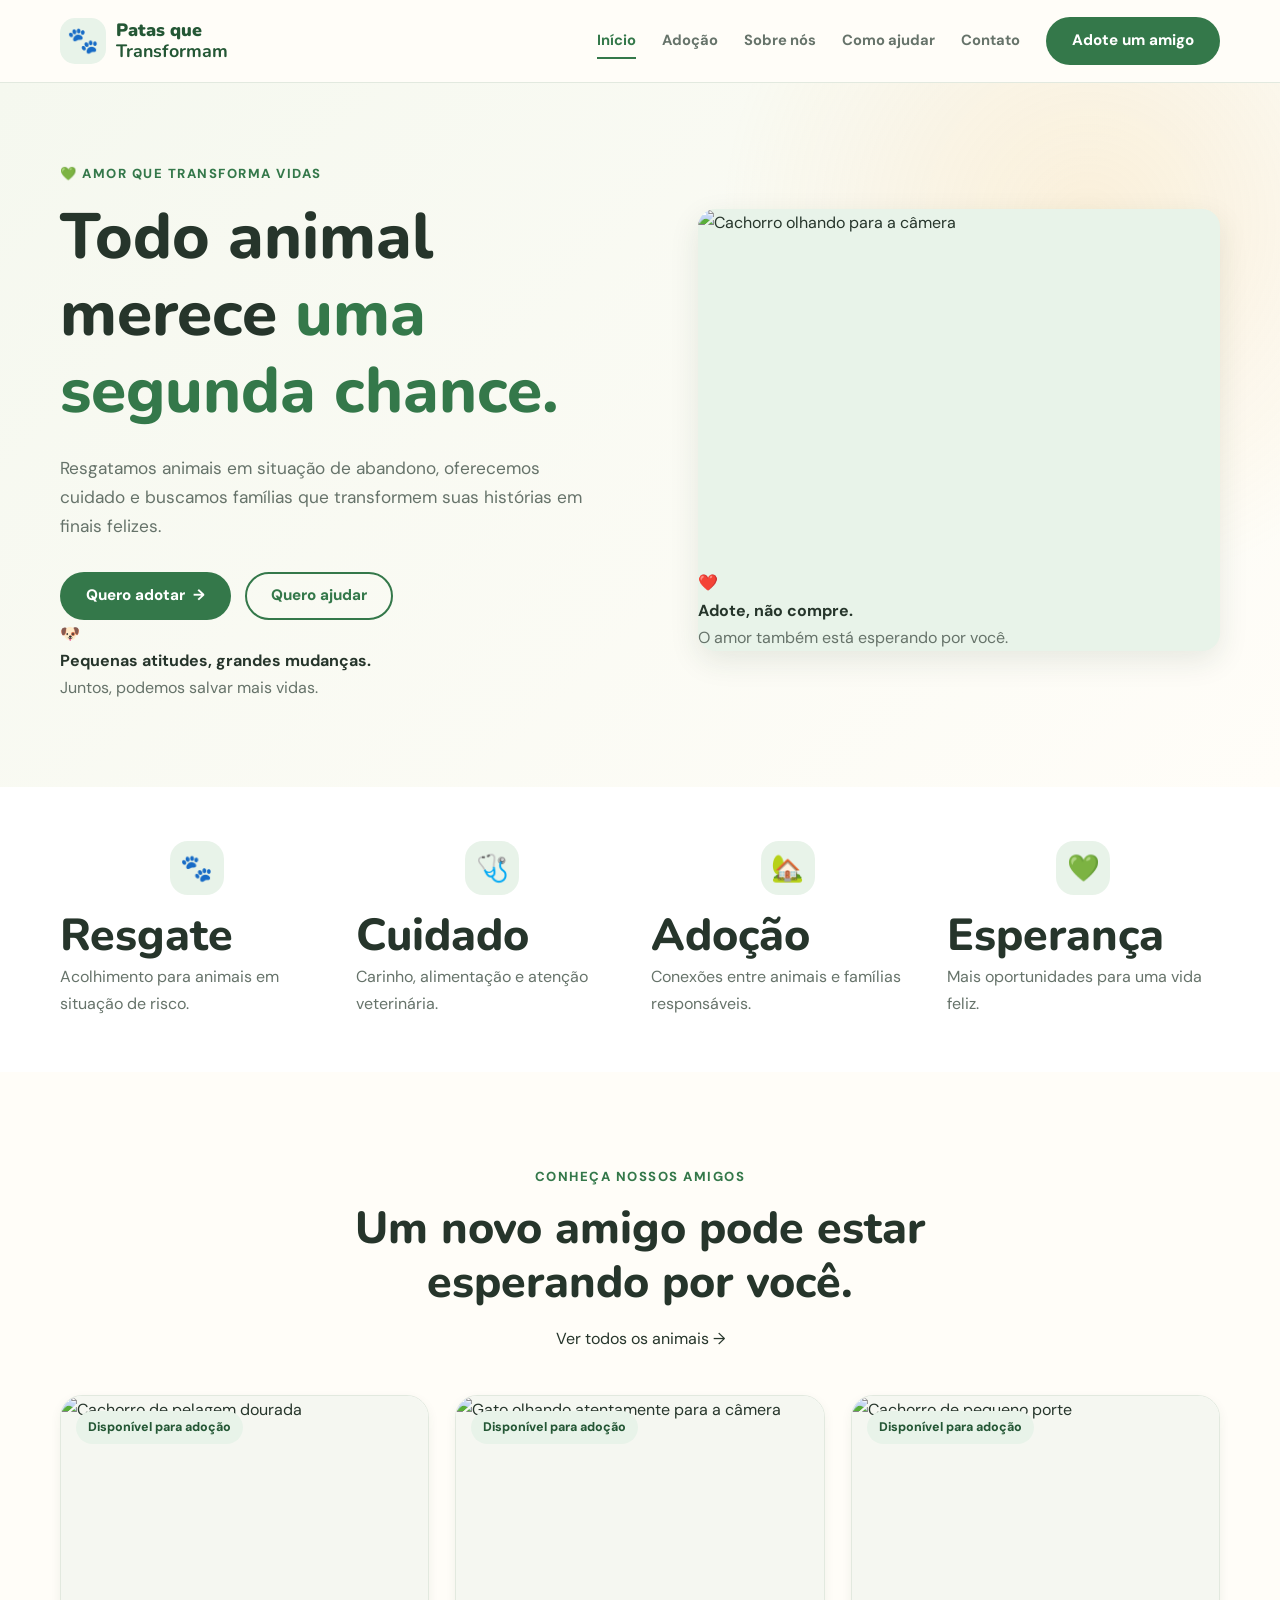
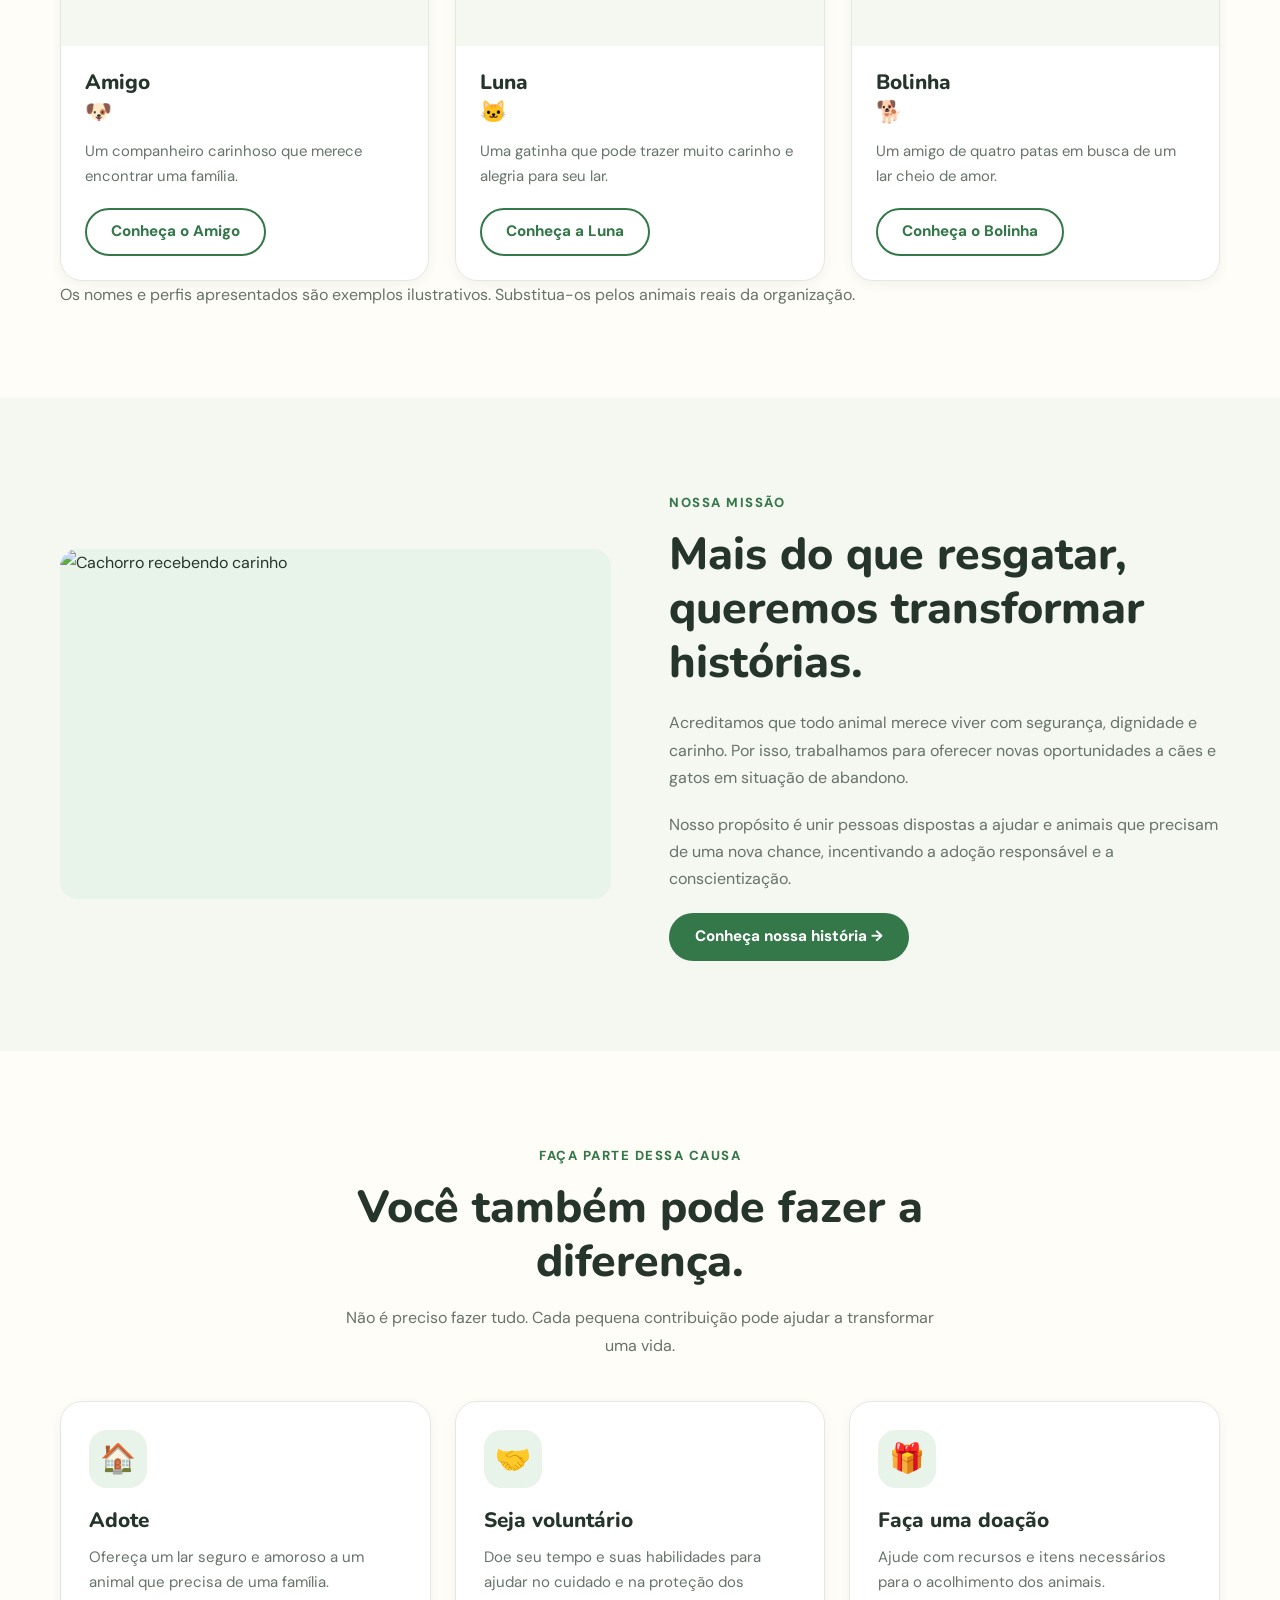
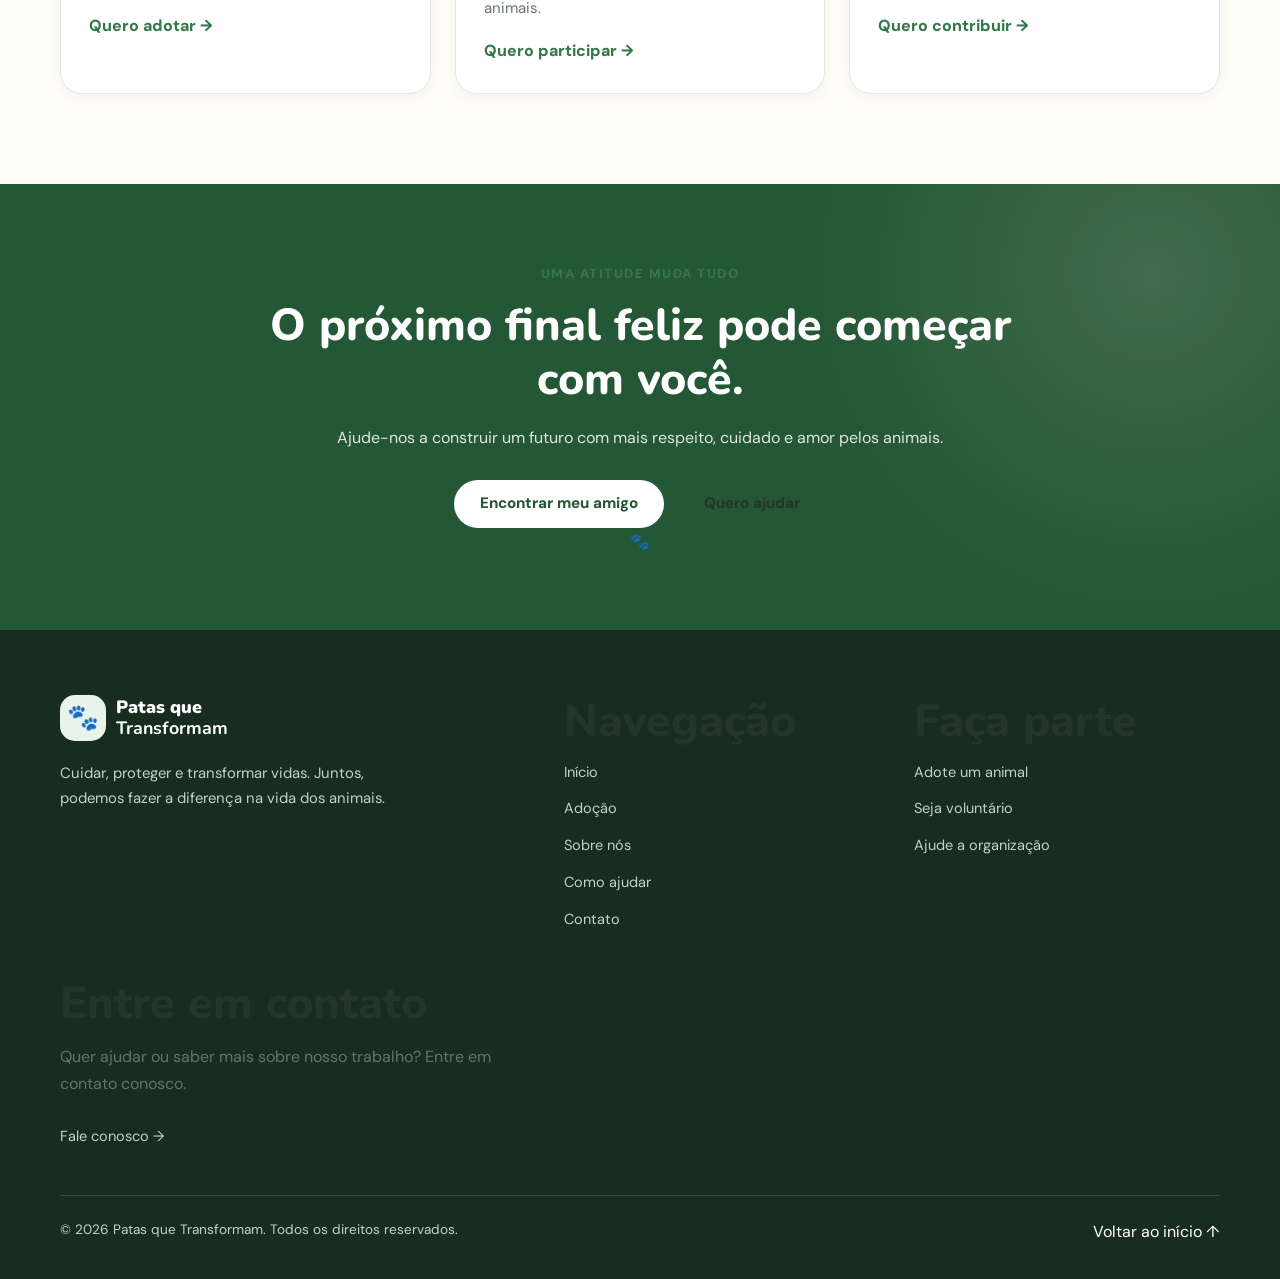
==== commit ff8ae43b: "correção do sistema" ====
--- a/index.html
+++ b/index.html
@@ -23,7 +23,7 @@
           rel="stylesheet">
 
     <!-- Estilos -->
-    <link rel="stylesheet" href="css/estilo.css">
+    <link rel="stylesheet" href="css/style.css">
     <link rel="stylesheet" href="css/animations.css">
 
     <!-- JavaScript -->
--- a/css/style.css
+++ b/css/style.css
@@ -0,0 +1,1539 @@
+
+/* =========================================================
+   PATAS QUE TRANSFORMAM
+   Arquivo: css/style.css
+   Estilos completos do site
+========================================================= */
+
+/* 1. VARIÁVEIS GLOBAIS */
+
+:root {
+    --primary: #34784a;
+    --primary-dark: #245735;
+    --primary-light: #e8f3e9;
+
+    --secondary: #f4b860;
+    --secondary-dark: #e7a344;
+
+    --background: #fffdf8;
+    --surface: #ffffff;
+    --surface-soft: #f5f7f1;
+
+    --text: #26352b;
+    --text-light: #66736a;
+    --border: #e2e9df;
+    --danger: #b84040;
+
+    --font-heading: "Nunito", sans-serif;
+    --font-body: "DM Sans", sans-serif;
+
+    --radius-sm: 8px;
+    --radius-md: 14px;
+    --radius-lg: 22px;
+
+    --shadow-sm: 0 4px 12px rgba(30, 60, 38, 0.06);
+    --shadow-md: 0 10px 30px rgba(30, 60, 38, 0.10);
+
+    --container-width: 1160px;
+}
+
+/* 2. RESET E CONFIGURAÇÕES GERAIS */
+
+* {
+    box-sizing: border-box;
+    margin: 0;
+    padding: 0;
+}
+
+html {
+    scroll-behavior: smooth;
+    scroll-padding-top: 100px;
+}
+
+body {
+    min-height: 100vh;
+    overflow-x: hidden;
+    background-color: var(--background);
+    color: var(--text);
+    font-family: var(--font-body);
+    font-size: 16px;
+    line-height: 1.7;
+}
+
+[hidden] {
+    display: none !important;
+}
+
+img {
+    display: block;
+    max-width: 100%;
+    height: auto;
+}
+
+a {
+    color: inherit;
+    text-decoration: none;
+}
+
+button,
+input,
+select,
+textarea {
+    font: inherit;
+}
+
+button {
+    cursor: pointer;
+}
+
+ul,
+ol {
+    list-style-position: inside;
+}
+
+p {
+    margin-bottom: 16px;
+    color: var(--text-light);
+}
+
+p:last-child {
+    margin-bottom: 0;
+}
+
+h1,
+h2,
+h3,
+h4 {
+    color: var(--text);
+    font-family: var(--font-heading);
+    font-weight: 800;
+    line-height: 1.2;
+}
+
+h1 {
+    font-size: clamp(2.4rem, 5vw, 4.1rem);
+}
+
+h2 {
+    font-size: clamp(1.9rem, 3.5vw, 2.8rem);
+}
+
+h3 {
+    font-size: 1.3rem;
+}
+
+::selection {
+    background: var(--primary-light);
+    color: var(--primary-dark);
+}
+
+:focus-visible {
+    outline: 3px solid var(--secondary);
+    outline-offset: 4px;
+}
+
+/* 3. CONTAINERS E SEÇÕES */
+
+.container {
+    width: min(var(--container-width), calc(100% - 40px));
+    margin-inline: auto;
+}
+
+.section-padding {
+    padding-block: 90px;
+}
+
+.section-tag {
+    display: inline-block;
+    margin-bottom: 14px;
+    color: var(--primary);
+    font-size: 0.82rem;
+    font-weight: 800;
+    letter-spacing: 1.5px;
+    text-transform: uppercase;
+}
+
+.section-heading {
+    width: 100%;
+    max-width: 760px;
+    margin: 0 auto 42px;
+    text-align: center;
+}
+
+.section-heading h2 {
+    margin-bottom: 16px;
+}
+
+.section-heading p {
+    max-width: 620px;
+    margin-inline: auto;
+}
+
+.text-center {
+    text-align: center;
+}
+
+.text-primary {
+    color: var(--primary);
+}
+
+.bg-soft {
+    background-color: var(--surface-soft);
+}
+
+.muted {
+    color: var(--text-light);
+}
+
+.small-text {
+    font-size: 0.85rem;
+}
+
+.link {
+    color: var(--primary);
+    font-weight: 800;
+    text-decoration: underline;
+    text-underline-offset: 3px;
+}
+
+.link:hover {
+    color: var(--primary-dark);
+}
+
+/* 4. CABEÇALHO */
+
+.header {
+    position: sticky;
+    top: 0;
+    z-index: 1000;
+    width: 100%;
+    border-bottom: 1px solid var(--border);
+    background-color: rgba(255, 253, 248, 0.97);
+    backdrop-filter: blur(12px);
+}
+
+.header-container {
+    display: flex;
+    min-height: 82px;
+    align-items: center;
+    justify-content: space-between;
+    gap: 24px;
+}
+
+.logo {
+    display: inline-flex;
+    flex-shrink: 0;
+    align-items: center;
+    gap: 10px;
+}
+
+.logo-icon {
+    display: grid;
+    width: 46px;
+    height: 46px;
+    flex-shrink: 0;
+    place-items: center;
+    border-radius: 15px;
+    background-color: var(--primary-light);
+    font-size: 1.6rem;
+}
+
+.logo-text {
+    display: flex;
+    flex-direction: column;
+    color: var(--primary-dark);
+    font-family: var(--font-heading);
+    font-size: 1.12rem;
+    font-weight: 900;
+    line-height: 1.15;
+}
+
+.logo-text small {
+    margin-top: 4px;
+    color: var(--text-light);
+    font-family: var(--font-body);
+    font-size: 0.7rem;
+    font-weight: 600;
+}
+
+.nav-menu {
+    display: flex;
+    align-items: center;
+    gap: 26px;
+}
+
+.nav-link {
+    position: relative;
+    color: var(--text-light);
+    font-size: 0.92rem;
+    font-weight: 700;
+    white-space: nowrap;
+}
+
+.nav-link:hover,
+.nav-link.active {
+    color: var(--primary);
+}
+
+.menu-toggle {
+    display: none;
+    width: 44px;
+    height: 44px;
+    align-items: center;
+    justify-content: center;
+    border: 1px solid var(--border);
+    border-radius: var(--radius-sm);
+    background-color: var(--surface);
+    color: var(--primary-dark);
+    font-size: 1.5rem;
+}
+
+/* 5. BOTÕES */
+
+.btn {
+    display: inline-flex;
+    min-height: 48px;
+    align-items: center;
+    justify-content: center;
+    gap: 8px;
+    padding: 12px 24px;
+    border: 2px solid transparent;
+    border-radius: 999px;
+    font-size: 0.95rem;
+    font-weight: 800;
+    line-height: 1.3;
+    text-align: center;
+    transition:
+        transform 0.25s ease,
+        box-shadow 0.25s ease,
+        background-color 0.25s ease;
+}
+
+.btn:hover {
+    transform: translateY(-2px);
+    box-shadow: var(--shadow-sm);
+}
+
+.btn:active {
+    transform: scale(0.98);
+}
+
+.btn-primary {
+    background-color: var(--primary);
+    color: #ffffff;
+}
+
+.btn-primary:hover {
+    background-color: var(--primary-dark);
+}
+
+.btn-secondary {
+    background-color: var(--secondary);
+    color: #332714;
+}
+
+.btn-secondary:hover {
+    background-color: var(--secondary-dark);
+}
+
+.btn-outline {
+    border-color: var(--primary);
+    background-color: transparent;
+    color: var(--primary);
+}
+
+.btn-outline:hover {
+    background-color: var(--primary-light);
+}
+
+.btn-light {
+    background-color: #ffffff;
+    color: var(--primary-dark);
+}
+
+.btn-light:hover {
+    background-color: var(--primary-light);
+}
+
+.btn-small {
+    min-height: 40px;
+    padding: 9px 17px;
+    font-size: 0.86rem;
+}
+
+.btn-block {
+    width: 100%;
+}
+
+/* 6. BANNER PRINCIPAL */
+
+.hero {
+    position: relative;
+    overflow: hidden;
+    padding-block: 76px 86px;
+    background:
+        radial-gradient(
+            circle at 85% 20%,
+            rgba(244, 184, 96, 0.18),
+            transparent 30%
+        ),
+        linear-gradient(135deg, #f5f8ef, #fffdf8);
+}
+
+.hero-container {
+    display: grid;
+    grid-template-columns: 1.05fr 0.95fr;
+    align-items: center;
+    gap: 60px;
+}
+
+.hero-content {
+    max-width: 600px;
+}
+
+.hero-content h1 {
+    margin-bottom: 24px;
+}
+
+.hero-content h1 span {
+    color: var(--primary);
+}
+
+.hero-content > p {
+    max-width: 540px;
+    margin-bottom: 30px;
+    font-size: 1.08rem;
+}
+
+.hero-actions {
+    display: flex;
+    flex-wrap: wrap;
+    gap: 14px;
+}
+
+.hero-image {
+    position: relative;
+    overflow: hidden;
+    min-height: 360px;
+    border-radius: 32px;
+    background-color: var(--primary-light);
+    box-shadow: var(--shadow-md);
+}
+
+.hero-image img {
+    width: 100%;
+    height: 100%;
+    min-height: 360px;
+    object-fit: cover;
+}
+
+.hero-badge {
+    position: absolute;
+    right: 18px;
+    bottom: 18px;
+    max-width: 230px;
+    padding: 15px 18px;
+    border-radius: var(--radius-md);
+    background-color: var(--surface);
+    box-shadow: var(--shadow-md);
+    font-size: 0.9rem;
+    font-weight: 800;
+}
+
+/* 7. INDICADORES DE IMPACTO */
+
+.impact {
+    padding-block: 54px;
+    background-color: var(--surface);
+}
+
+.impact-grid {
+    display: grid;
+    grid-template-columns: repeat(4, minmax(0, 1fr));
+    gap: 22px;
+}
+
+.impact-card {
+    padding: 24px 18px;
+    border: 1px solid var(--border);
+    border-radius: var(--radius-md);
+    background-color: var(--surface);
+    text-align: center;
+    transition: transform 0.3s ease, box-shadow 0.3s ease;
+}
+
+.impact-icon {
+    display: grid;
+    width: 54px;
+    height: 54px;
+    margin: 0 auto 14px;
+    place-items: center;
+    border-radius: 18px;
+    background-color: var(--primary-light);
+    font-size: 1.65rem;
+}
+
+.impact-card h3 {
+    margin-bottom: 8px;
+    color: var(--primary);
+    font-size: 1.7rem;
+}
+
+.impact-card p {
+    font-size: 0.9rem;
+}
+
+.impact-card:hover {
+    transform: translateY(-5px);
+    box-shadow: var(--shadow-md);
+}
+
+/* 8. CARTÕES DE ANIMAIS */
+
+.pets {
+    background-color: var(--background);
+}
+
+.pets-grid {
+    display: grid;
+    grid-template-columns: repeat(3, minmax(0, 1fr));
+    gap: 26px;
+}
+
+.pet-card {
+    overflow: hidden;
+    border: 1px solid var(--border);
+    border-radius: var(--radius-lg);
+    background-color: var(--surface);
+    box-shadow: var(--shadow-sm);
+    transition: transform 0.3s ease, box-shadow 0.3s ease;
+}
+
+.pet-card:hover {
+    transform: translateY(-5px);
+    box-shadow: var(--shadow-md);
+}
+
+.pet-image {
+    position: relative;
+    overflow: hidden;
+    height: 250px;
+    background-color: var(--surface-soft);
+}
+
+.pet-image img {
+    width: 100%;
+    height: 100%;
+    object-fit: cover;
+    transition: transform 0.4s ease;
+}
+
+.pet-card:hover .pet-image img {
+    transform: scale(1.04);
+}
+
+.pet-status {
+    position: absolute;
+    top: 15px;
+    left: 15px;
+    padding: 6px 12px;
+    border-radius: 999px;
+    background-color: var(--primary-light);
+    color: var(--primary-dark);
+    font-size: 0.78rem;
+    font-weight: 800;
+}
+
+.pet-info {
+    padding: 24px;
+}
+
+.pet-title {
+    margin-bottom: 8px;
+    font-size: 1.35rem;
+}
+
+.pet-info p {
+    margin-bottom: 18px;
+    font-size: 0.93rem;
+}
+
+.pet-meta {
+    display: flex;
+    flex-wrap: wrap;
+    gap: 8px;
+    margin-bottom: 18px;
+}
+
+.pet-meta span {
+    padding: 5px 10px;
+    border-radius: 999px;
+    background-color: var(--surface-soft);
+    color: var(--text-light);
+    font-size: 0.78rem;
+    font-weight: 700;
+}
+
+/* 9. FILTROS DE ADOÇÃO */
+
+.filters {
+    display: flex;
+    flex-wrap: wrap;
+    justify-content: center;
+    gap: 12px;
+    margin-bottom: 36px;
+}
+
+.filter-btn {
+    padding: 10px 22px;
+    border: 1px solid var(--border);
+    border-radius: 999px;
+    background-color: var(--surface);
+    color: var(--text-light);
+    font-weight: 700;
+    transition: background-color 0.2s ease, color 0.2s ease;
+}
+
+.filter-btn:hover,
+.filter-btn.active {
+    border-color: var(--primary);
+    background-color: var(--primary);
+    color: #ffffff;
+}
+
+#pet-count {
+    margin-top: 24px;
+    text-align: center;
+    font-size: 0.9rem;
+}
+
+#no-pets-message {
+    margin-top: 24px;
+    padding: 24px;
+    border-radius: var(--radius-md);
+    background-color: var(--surface-soft);
+    text-align: center;
+}
+
+/* 10. MISSÃO */
+
+.mission {
+    overflow: hidden;
+    background-color: var(--surface-soft);
+}
+
+.mission-container {
+    display: grid;
+    grid-template-columns: 1fr 1fr;
+    align-items: center;
+    gap: 58px;
+}
+
+.mission-image,
+.story-image {
+    overflow: hidden;
+    min-height: 350px;
+    border-radius: var(--radius-lg);
+    background-color: var(--primary-light);
+}
+
+.mission-image img,
+.story-image img {
+    width: 100%;
+    height: 100%;
+    min-height: 350px;
+    object-fit: cover;
+    transition: transform 0.4s ease;
+}
+
+.mission-image:hover img,
+.story-image:hover img {
+    transform: scale(1.03);
+}
+
+.mission-content h2 {
+    margin-bottom: 20px;
+}
+
+.mission-content > p {
+    margin-bottom: 20px;
+}
+
+.check-list {
+    display: grid;
+    gap: 12px;
+    margin-block: 22px;
+    list-style: none;
+}
+
+.check-list li {
+    display: flex;
+    align-items: flex-start;
+    gap: 10px;
+    color: var(--text-light);
+}
+
+.check-list li::before {
+    content: "✓";
+    display: grid;
+    width: 25px;
+    height: 25px;
+    flex: 0 0 25px;
+    place-items: center;
+    border-radius: 50%;
+    background-color: var(--primary-light);
+    color: var(--primary);
+    font-weight: 900;
+}
+
+/* 11. CARTÕES DE AJUDA, VALORES E PROCESSO */
+
+.help {
+    background-color: var(--background);
+}
+
+.help-grid,
+.values-grid,
+.process-grid {
+    display: grid;
+    grid-template-columns: repeat(3, minmax(0, 1fr));
+    gap: 24px;
+}
+
+.help-card,
+.value-card,
+.process-card {
+    padding: 28px;
+    border: 1px solid var(--border);
+    border-radius: var(--radius-lg);
+    background-color: var(--surface);
+    box-shadow: var(--shadow-sm);
+    transition: transform 0.3s ease, box-shadow 0.3s ease;
+}
+
+.help-card:hover,
+.value-card:hover,
+.process-card:hover {
+    transform: translateY(-5px);
+    box-shadow: var(--shadow-md);
+}
+
+.help-icon,
+.value-icon,
+.process-icon {
+    display: grid;
+    width: 58px;
+    height: 58px;
+    margin-bottom: 20px;
+    place-items: center;
+    border-radius: 18px;
+    background-color: var(--primary-light);
+    font-size: 1.8rem;
+}
+
+.help-card h3,
+.value-card h3,
+.process-card h3 {
+    margin-bottom: 12px;
+}
+
+.help-card p,
+.value-card p,
+.process-card p {
+    font-size: 0.94rem;
+}
+
+.help-card a:not(.btn) {
+    color: var(--primary);
+    font-weight: 800;
+}
+
+/* 12. PÁGINA SOBRE NÓS */
+
+.story-section {
+    background-color: var(--surface);
+}
+
+.story-container {
+    display: grid;
+    grid-template-columns: 1fr 1fr;
+    align-items: center;
+    gap: 55px;
+}
+
+.story-content h2 {
+    margin-bottom: 20px;
+}
+
+.story-content p {
+    margin-bottom: 16px;
+}
+
+.values-section {
+    background-color: var(--surface-soft);
+}
+
+.value-card {
+    text-align: center;
+}
+
+.value-card .value-icon {
+    margin-inline: auto;
+}
+
+/* 13. CHAMADA PARA AÇÃO */
+
+.cta-section {
+    padding-block: 75px;
+    background:
+        radial-gradient(
+            circle at 90% 20%,
+            rgba(255, 255, 255, 0.12),
+            transparent 28%
+        ),
+        var(--primary-dark);
+}
+
+.cta-container {
+    max-width: 820px;
+    margin-inline: auto;
+    text-align: center;
+}
+
+.cta-container h2 {
+    margin-bottom: 18px;
+    color: #ffffff;
+}
+
+.cta-container p {
+    max-width: 650px;
+    margin: 0 auto 28px;
+    color: rgba(255, 255, 255, 0.85);
+}
+
+.cta-actions {
+    display: flex;
+    flex-wrap: wrap;
+    justify-content: center;
+    gap: 14px;
+}
+
+/* 14. PÁGINA COMO AJUDAR */
+
+.ways-section {
+    background-color: var(--background);
+}
+
+.donation-section {
+    background-color: var(--surface-soft);
+}
+
+.donation-container {
+    display: grid;
+    grid-template-columns: 1fr 1fr;
+    align-items: center;
+    gap: 45px;
+}
+
+.donation-box {
+    padding: 30px;
+    border: 1px solid var(--border);
+    border-radius: var(--radius-lg);
+    background-color: var(--surface);
+    box-shadow: var(--shadow-sm);
+}
+
+.donation-box h3 {
+    margin-bottom: 18px;
+}
+
+.donation-list {
+    display: grid;
+    gap: 14px;
+    margin-top: 18px;
+    list-style: none;
+}
+
+.donation-list li {
+    padding: 14px;
+    border-radius: var(--radius-sm);
+    background-color: var(--surface-soft);
+    color: var(--text-light);
+}
+
+/* 15. PERGUNTAS FREQUENTES */
+
+.faq-section {
+    background-color: var(--surface);
+}
+
+.faq-list {
+    display: grid;
+    max-width: 850px;
+    gap: 14px;
+    margin-inline: auto;
+}
+
+.faq-list details {
+    padding: 20px 24px;
+    border: 1px solid var(--border);
+    border-radius: var(--radius-md);
+    background-color: var(--surface);
+    transition: background-color 0.2s ease;
+}
+
+.faq-list details[open] {
+    border-color: var(--primary);
+    background-color: #fbfdf9;
+}
+
+.faq-list summary {
+    color: var(--text);
+    font-weight: 800;
+    cursor: pointer;
+}
+
+.faq-list details p {
+    margin-top: 14px;
+}
+
+/* 16. PÁGINAS INTERNAS */
+
+.page-hero {
+    padding-block: 75px;
+    background:
+        radial-gradient(
+            circle at 85% 15%,
+            rgba(244, 184, 96, 0.16),
+            transparent 28%
+        ),
+        var(--surface-soft);
+    text-align: center;
+}
+
+.page-hero .container {
+    max-width: 820px;
+}
+
+.page-hero h1 {
+    margin-bottom: 20px;
+    font-size: clamp(2.2rem, 4.5vw, 3.5rem);
+}
+
+.page-hero p {
+    max-width: 700px;
+    margin-inline: auto;
+    font-size: 1.05rem;
+}
+
+/* 17. CONTATO: CENTRALIZAÇÃO CORRIGIDA */
+
+.contact-section {
+    width: 100%;
+    background-color: var(--background);
+}
+
+.contact-section > .container {
+    width: min(1100px, calc(100% - 40px));
+    margin-right: auto;
+    margin-left: auto;
+}
+
+.contact-section .section-heading {
+    width: 100%;
+    max-width: 760px;
+    margin: 0 auto 42px;
+    text-align: center;
+}
+
+.contact-section .section-heading h2 {
+    max-width: 680px;
+    margin: 0 auto 16px;
+}
+
+.contact-section .section-heading p {
+    max-width: 620px;
+    margin: 0 auto;
+}
+
+/* Grade dos três cartões */
+
+.contact-options {
+    display: grid;
+    width: 100%;
+    max-width: 1000px;
+    grid-template-columns: repeat(3, minmax(0, 1fr));
+    align-items: stretch;
+    gap: 24px;
+    margin: 0 auto;
+}
+
+/* Cartões de contato */
+
+.contact-card {
+    display: flex;
+    width: 100%;
+    min-width: 0;
+    height: 100%;
+    flex-direction: column;
+    align-items: flex-start;
+    padding: 28px;
+    border: 1px solid var(--border);
+    border-radius: var(--radius-lg);
+    background-color: var(--surface);
+    box-shadow: var(--shadow-sm);
+    overflow-wrap: anywhere;
+    transition: transform 0.3s ease, box-shadow 0.3s ease;
+}
+
+.contact-card:hover {
+    transform: translateY(-5px);
+    box-shadow: var(--shadow-md);
+}
+
+.contact-icon {
+    display: grid;
+    width: 58px;
+    height: 58px;
+    flex-shrink: 0;
+    place-items: center;
+    margin-bottom: 20px;
+    border-radius: 18px;
+    background-color: var(--primary-light);
+    font-size: 1.8rem;
+}
+
+.contact-card h3 {
+    margin-bottom: 12px;
+    font-size: 1.25rem;
+}
+
+.contact-card p {
+    flex-grow: 1;
+    margin-bottom: 20px;
+    line-height: 1.75;
+}
+
+.contact-card-link {
+    display: inline-block;
+    margin-top: auto;
+    color: var(--primary);
+    font-weight: 800;
+    text-decoration: none;
+}
+
+.contact-card-link:hover {
+    color: var(--primary-dark);
+    text-decoration: underline;
+    text-underline-offset: 4px;
+}
+
+/* 18. FORMULÁRIO DE CONTATO */
+
+.form-section {
+    width: 100%;
+    background-color: var(--surface-soft);
+}
+
+.form-section > .container {
+    width: min(1000px, calc(100% - 40px));
+    margin-inline: auto;
+}
+
+.form-section .section-heading {
+    width: 100%;
+    max-width: 760px;
+    margin: 0 auto 36px;
+    text-align: center;
+}
+
+.form-container {
+    width: 100%;
+    max-width: 850px;
+    margin: 0 auto;
+    padding: 36px;
+    border: 1px solid var(--border);
+    border-radius: var(--radius-lg);
+    background-color: var(--surface);
+    box-shadow: var(--shadow-sm);
+}
+
+.form-grid {
+    display: grid;
+    grid-template-columns: repeat(2, minmax(0, 1fr));
+    gap: 22px;
+}
+
+.form-group {
+    display: flex;
+    min-width: 0;
+    flex-direction: column;
+    gap: 8px;
+    margin-bottom: 20px;
+}
+
+.form-group label {
+    color: var(--text);
+    font-size: 0.92rem;
+    font-weight: 800;
+}
+
+.form-group input,
+.form-group select,
+.form-group textarea {
+    width: 100%;
+    min-height: 48px;
+    padding: 12px 14px;
+    border: 1px solid #d5dfd3;
+    border-radius: var(--radius-sm);
+    background-color: #ffffff;
+    color: var(--text);
+    transition: border-color 0.2s ease, box-shadow 0.2s ease;
+}
+
+.form-group textarea {
+    min-height: 150px;
+    resize: vertical;
+}
+
+.form-group input::placeholder,
+.form-group textarea::placeholder {
+    color: #89958b;
+}
+
+.form-group input:focus,
+.form-group select:focus,
+.form-group textarea:focus {
+    border-color: var(--primary);
+    outline: none;
+    box-shadow: 0 0 0 3px rgba(65, 135, 85, 0.15);
+}
+
+.form-group input:disabled,
+.form-group select:disabled,
+.form-group textarea:disabled {
+    background-color: #f0f2ef;
+    cursor: not-allowed;
+}
+
+.form-check {
+    display: flex;
+    align-items: flex-start;
+    gap: 10px;
+    margin-bottom: 22px;
+}
+
+.form-check input {
+    width: 18px;
+    height: 18px;
+    flex: 0 0 18px;
+    margin-top: 5px;
+    accent-color: var(--primary);
+}
+
+.form-check label {
+    color: var(--text-light);
+    font-size: 0.9rem;
+}
+
+.form-check a {
+    color: var(--primary);
+    font-weight: 800;
+    text-decoration: underline;
+}
+
+.form-status {
+    margin-top: 20px;
+    padding: 15px;
+    border: 1px solid #b9d9bd;
+    border-radius: var(--radius-sm);
+    background-color: var(--primary-light);
+    color: var(--primary-dark);
+}
+
+.form-status-error {
+    border-color: #e8b5b5;
+    background-color: #fff0f0;
+    color: #8c2929;
+}
+
+.form-status-success {
+    border-color: #b9d9bd;
+    background-color: var(--primary-light);
+    color: var(--primary-dark);
+}
+
+.form-note {
+    margin-top: 18px;
+    font-size: 0.86rem;
+}
+
+/* 19. RODAPÉ */
+
+.footer {
+    padding-top: 65px;
+    background-color: #192c20;
+    color: #ffffff;
+}
+
+.footer-grid {
+    display: grid;
+    grid-template-columns: 1.5fr 1fr 1fr;
+    gap: 45px;
+    padding-bottom: 45px;
+}
+
+.footer .logo-text {
+    color: #ffffff;
+}
+
+.footer .logo-text small {
+    color: #c5d2c7;
+}
+
+.footer-brand > p {
+    max-width: 360px;
+    margin-top: 20px;
+    color: #c5d2c7;
+    font-size: 0.93rem;
+}
+
+.footer h3 {
+    margin-bottom: 20px;
+    color: #ffffff;
+    font-size: 1.05rem;
+}
+
+.footer-links,
+.footer-contact {
+    display: grid;
+    align-content: start;
+    gap: 12px;
+    list-style: none;
+}
+
+.footer-links a,
+.footer-contact a,
+.footer-contact li {
+    color: #c5d2c7;
+    font-size: 0.91rem;
+    overflow-wrap: anywhere;
+}
+
+.footer-links a:hover,
+.footer-contact a:hover {
+    color: #ffffff;
+}
+
+.footer-bottom {
+    display: flex;
+    flex-wrap: wrap;
+    justify-content: space-between;
+    gap: 15px;
+    padding-block: 22px;
+    border-top: 1px solid rgba(255, 255, 255, 0.15);
+}
+
+.footer-bottom p {
+    color: #c5d2c7;
+    font-size: 0.85rem;
+}
+
+/* 20. TABLETS E TELAS MÉDIAS */
+
+@media (max-width: 1000px) {
+    .header-container {
+        gap: 16px;
+    }
+
+    .nav-menu {
+        gap: 16px;
+    }
+
+    .nav-link {
+        font-size: 0.85rem;
+    }
+
+    .hero-container {
+        gap: 35px;
+    }
+
+    .impact-grid {
+        grid-template-columns: repeat(2, minmax(0, 1fr));
+    }
+
+    .pets-grid {
+        grid-template-columns: repeat(2, minmax(0, 1fr));
+    }
+
+    .help-grid,
+    .values-grid,
+    .process-grid {
+        grid-template-columns: repeat(2, minmax(0, 1fr));
+    }
+
+    .contact-options {
+        gap: 18px;
+    }
+
+    .contact-card {
+        padding: 24px;
+    }
+
+    .footer-grid {
+        grid-template-columns: 1.3fr 1fr;
+    }
+
+    .footer-contact {
+        grid-column: 1 / -1;
+    }
+}
+
+/* 21. CELULARES */
+
+@media (max-width: 760px) {
+    html {
+        scroll-padding-top: 80px;
+    }
+
+    .container {
+        width: min(var(--container-width), calc(100% - 32px));
+    }
+
+    .section-padding {
+        padding-block: 60px;
+    }
+
+    .header-container {
+        min-height: 72px;
+    }
+
+    .logo-icon {
+        width: 40px;
+        height: 40px;
+        font-size: 1.4rem;
+    }
+
+    .logo-text {
+        font-size: 1rem;
+    }
+
+    .menu-toggle {
+        display: inline-flex;
+        flex-shrink: 0;
+    }
+
+    .nav-menu {
+        position: absolute;
+        top: 100%;
+        right: 0;
+        left: 0;
+        display: none;
+        align-items: stretch;
+        flex-direction: column;
+        gap: 0;
+        padding: 12px 20px 20px;
+        border-bottom: 1px solid var(--border);
+        background-color: var(--background);
+        box-shadow: var(--shadow-md);
+    }
+
+    .nav-menu.open {
+        display: flex;
+    }
+
+    .nav-link {
+        display: block;
+        padding: 13px 8px;
+        border-bottom: 1px solid var(--border);
+        font-size: 0.95rem;
+    }
+
+    .nav-menu .btn {
+        margin-top: 15px;
+    }
+
+    .hero {
+        padding-block: 55px 60px;
+    }
+
+    .hero-container,
+    .mission-container,
+    .story-container,
+    .donation-container {
+        grid-template-columns: 1fr;
+        gap: 35px;
+    }
+
+    .hero-content {
+        max-width: 100%;
+    }
+
+    .hero-content h1 {
+        font-size: clamp(2.25rem, 9vw, 3.3rem);
+    }
+
+    .hero-content > p {
+        font-size: 1rem;
+    }
+
+    .hero-image,
+    .hero-image img {
+        min-height: 280px;
+    }
+
+    .impact {
+        padding-block: 35px;
+    }
+
+    .impact-grid {
+        gap: 12px;
+    }
+
+    .impact-card {
+        padding: 20px 12px;
+    }
+
+    .impact-card h3 {
+        font-size: 1.4rem;
+    }
+
+    .pets-grid,
+    .help-grid,
+    .values-grid,
+    .process-grid {
+        grid-template-columns: 1fr;
+    }
+
+    .pet-image {
+        height: 260px;
+    }
+
+    .mission-image,
+    .story-image,
+    .mission-image img,
+    .story-image img {
+        min-height: 280px;
+    }
+
+    .help-card,
+    .value-card,
+    .process-card {
+        padding: 24px;
+    }
+
+    .cta-section {
+        padding-block: 55px;
+    }
+
+    .page-hero {
+        padding-block: 55px;
+    }
+
+    /* Contato: duas colunas em telas menores */
+
+    .contact-section > .container,
+    .form-section > .container {
+        width: calc(100% - 32px);
+    }
+
+    .contact-options {
+        grid-template-columns: repeat(2, minmax(0, 1fr));
+        gap: 16px;
+    }
+
+    .contact-card {
+        padding: 20px;
+    }
+
+    .form-container {
+        padding: 24px 18px;
+    }
+
+    .form-grid {
+        grid-template-columns: 1fr;
+        gap: 0;
+    }
+
+    .footer {
+        padding-top: 45px;
+    }
+
+    .footer-grid {
+        grid-template-columns: 1fr;
+        gap: 30px;
+    }
+
+    .footer-contact {
+        grid-column: auto;
+    }
+
+    .footer-bottom {
+        flex-direction: column;
+        text-align: center;
+    }
+}
+
+/* 22. CELULARES ESTREITOS */
+
+@media (max-width: 520px) {
+    .contact-section > .container,
+    .form-section > .container {
+        width: calc(100% - 28px);
+    }
+
+    .contact-options {
+        grid-template-columns: minmax(0, 1fr);
+        gap: 18px;
+    }
+
+    .contact-card {
+        padding: 24px;
+    }
+
+    .form-container {
+        padding: 22px 16px;
+    }
+}
+
+@media (max-width: 380px) {
+    .container {
+        width: calc(100% - 24px);
+    }
+
+    .logo-text {
+        font-size: 0.9rem;
+    }
+
+    .hero-actions,
+    .cta-actions {
+        align-items: stretch;
+        flex-direction: column;
+    }
+
+    .hero-actions .btn,
+    .cta-actions .btn {
+        width: 100%;
+    }
+
+    .impact-grid {
+        grid-template-columns: 1fr;
+    }
+
+    .pet-info {
+        padding: 20px;
+    }
+}
+
+/* 23. ACESSIBILIDADE */
+
+@media (prefers-reduced-motion: reduce) {
+    *,
+    *::before,
+    *::after {
+        scroll-behavior: auto !important;
+        animation-duration: 0.01ms !important;
+        animation-iteration-count: 1 !important;
+        transition-duration: 0.01ms !important;
+    }
+}
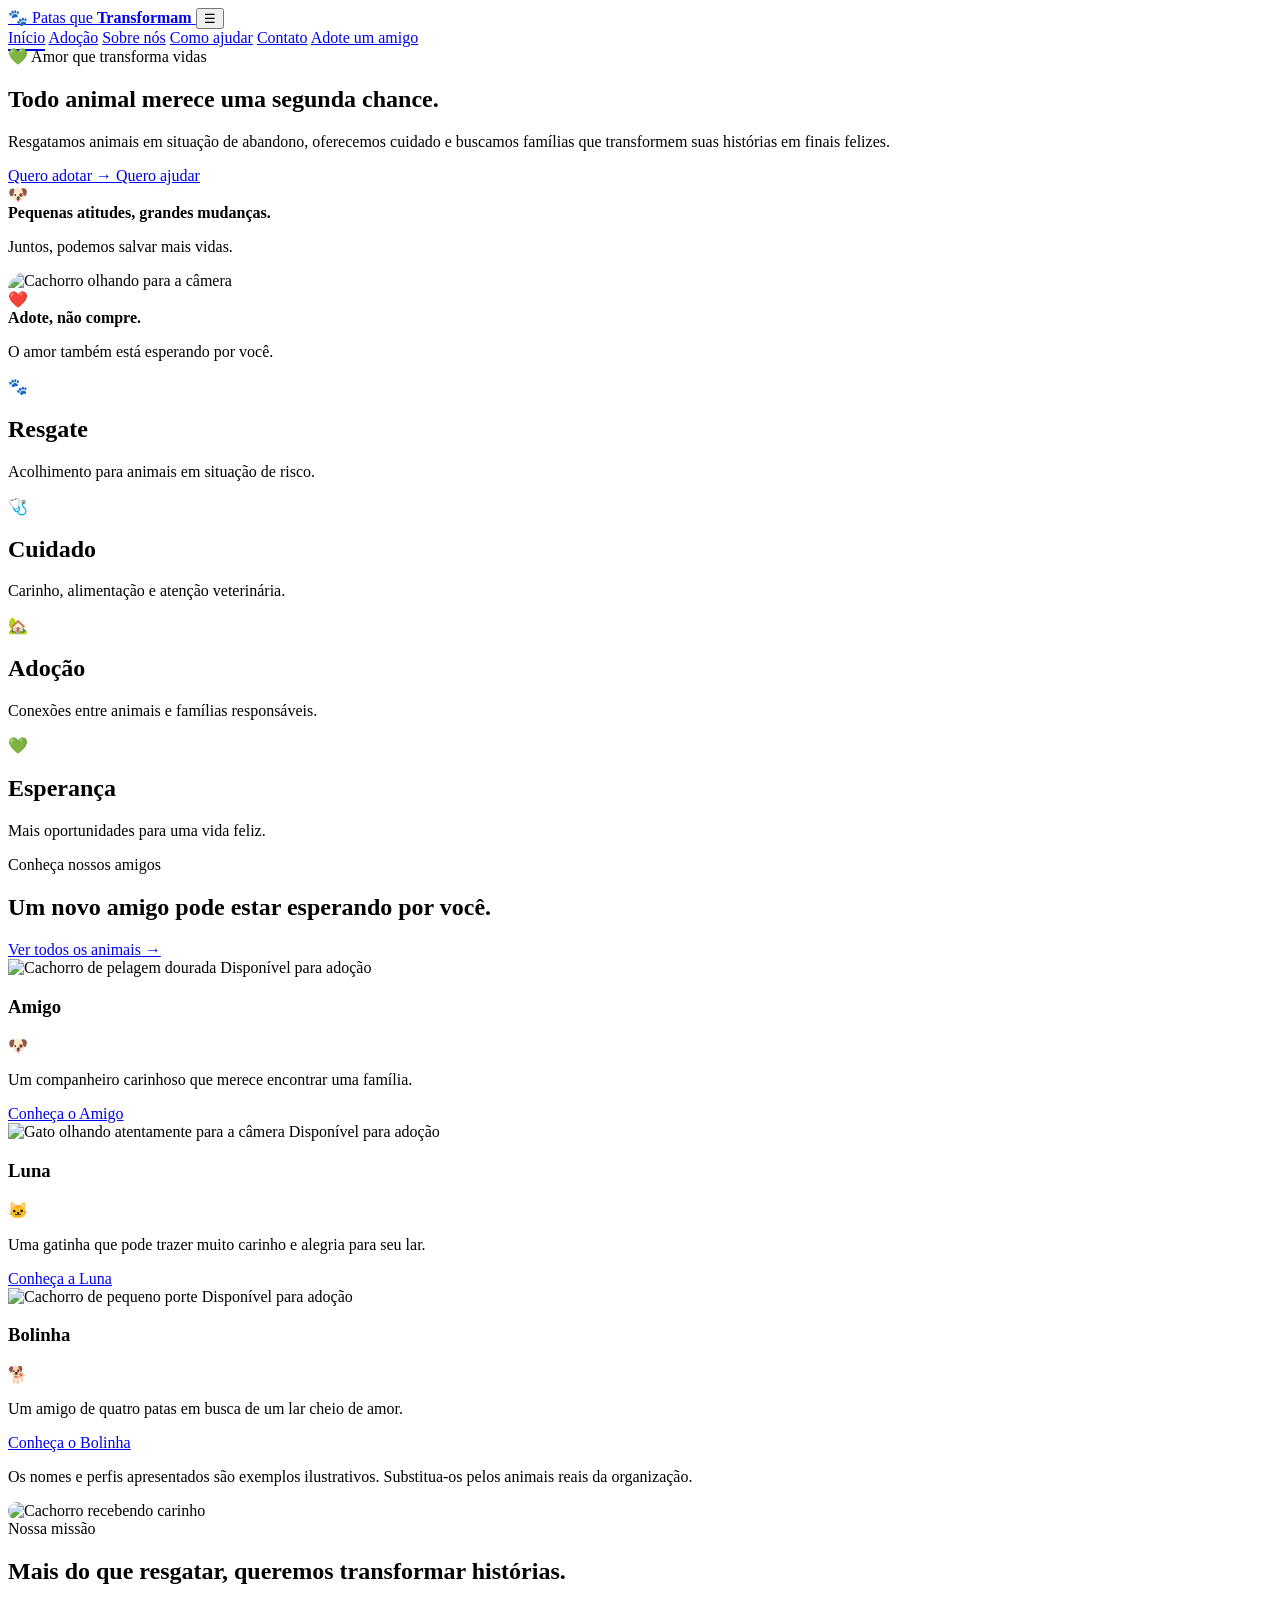
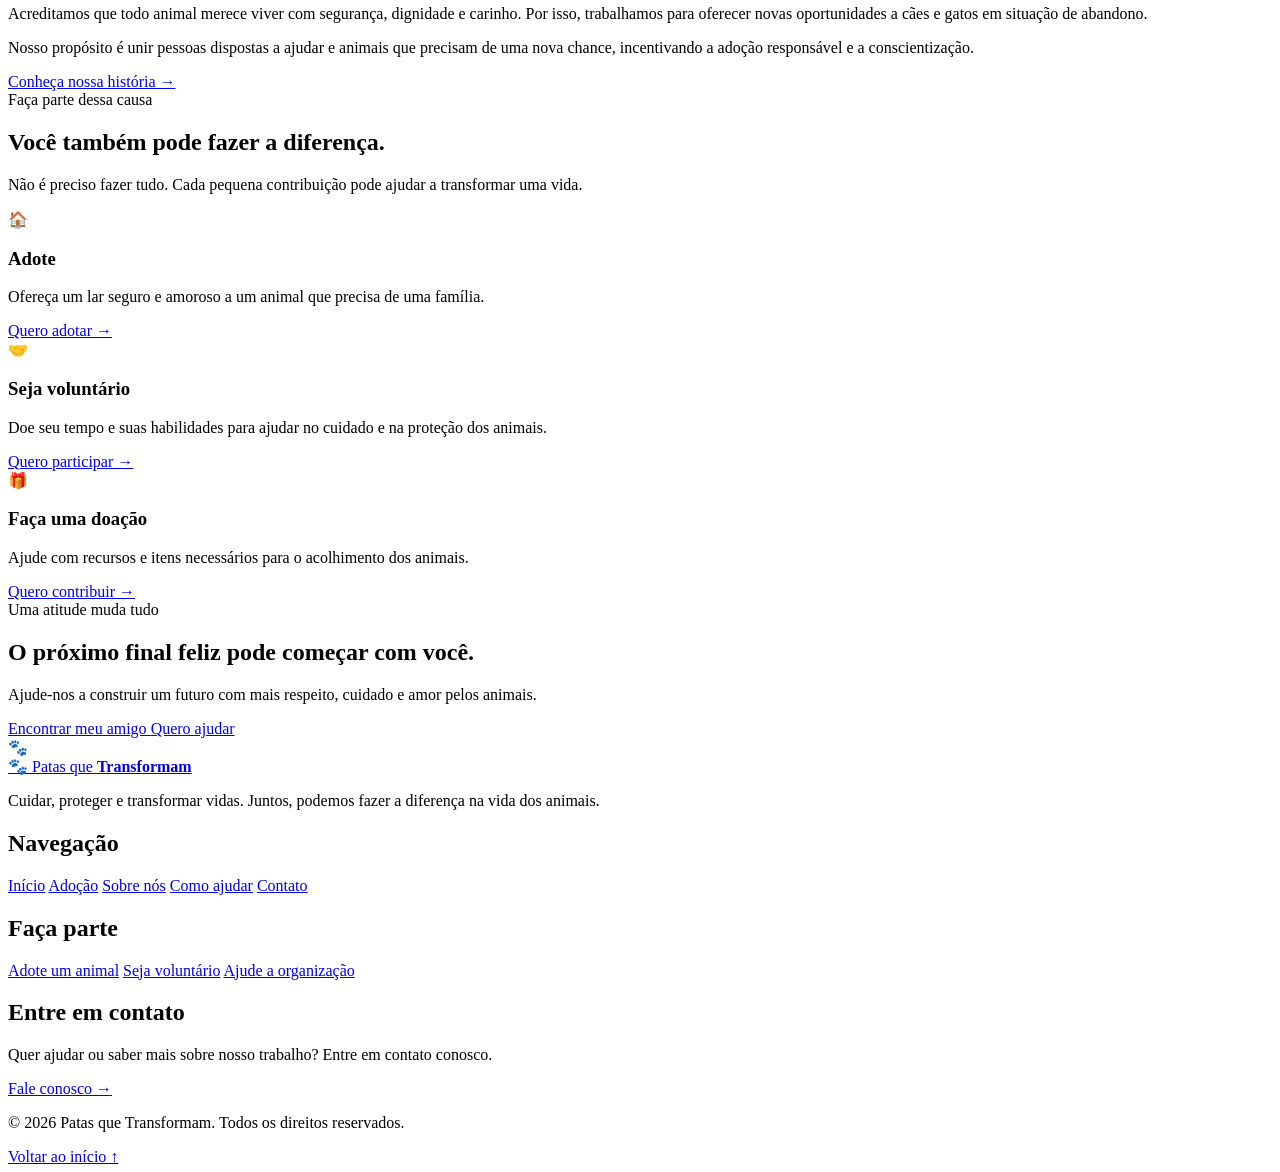
==== commit 75779221: "erro proposital" ====
--- a/index.html
+++ b/index.html
@@ -23,7 +23,7 @@
           rel="stylesheet">
 
     <!-- Estilos -->
-    <link rel="stylesheet" href="css/style.css">
+    <link rel="stylesheet" href="css/estilo.css">
     <link rel="stylesheet" href="css/animations.css">
 
     <!-- JavaScript -->
@@ -37,7 +37,7 @@
     <header class="header" id="inicio">
         <div class="container header-container">
 
-            <a href="index.html" class="logo" aria-label="Patas que Transformam - Início">
+            <a href="index.html" class="logo"'' aria-label="Patas que Transformam - Início">
                 <span class="logo-icon" aria-hidden="true">🐾</span>
 
                 <span class="logo-text">
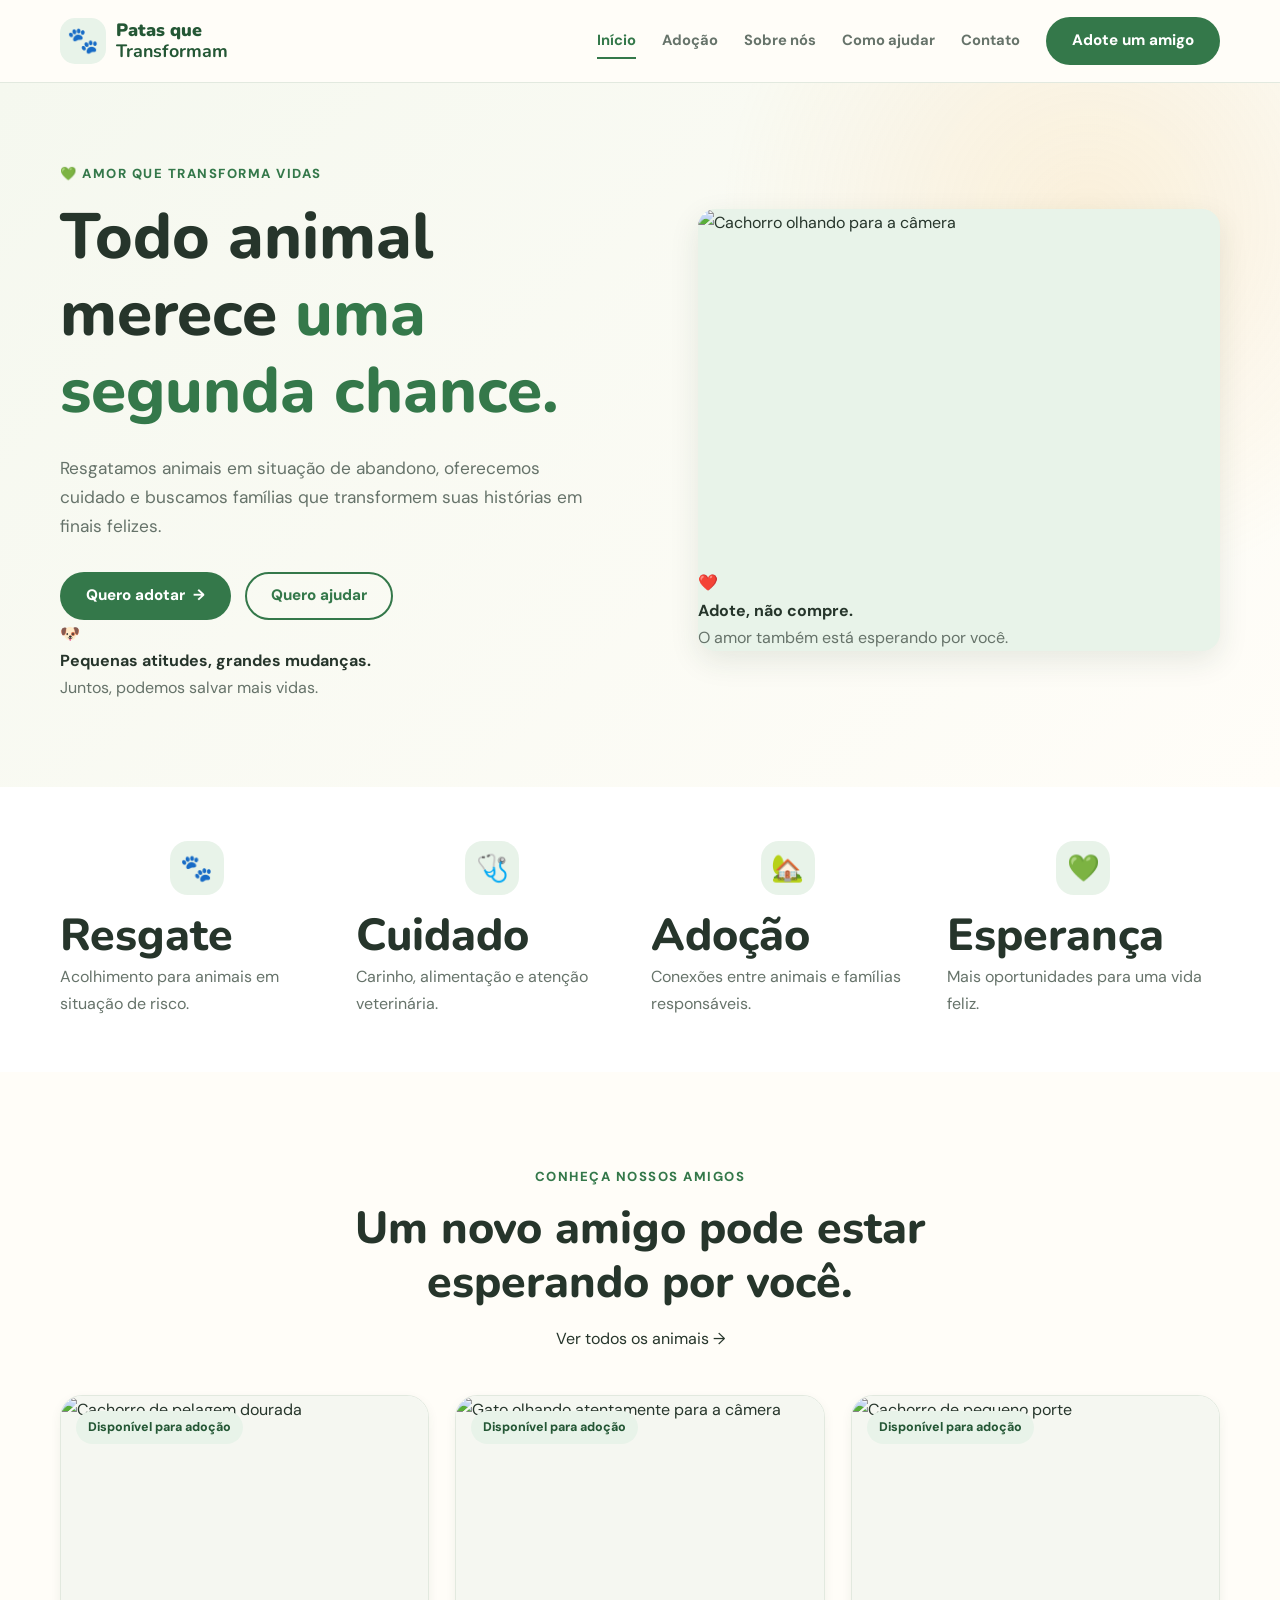
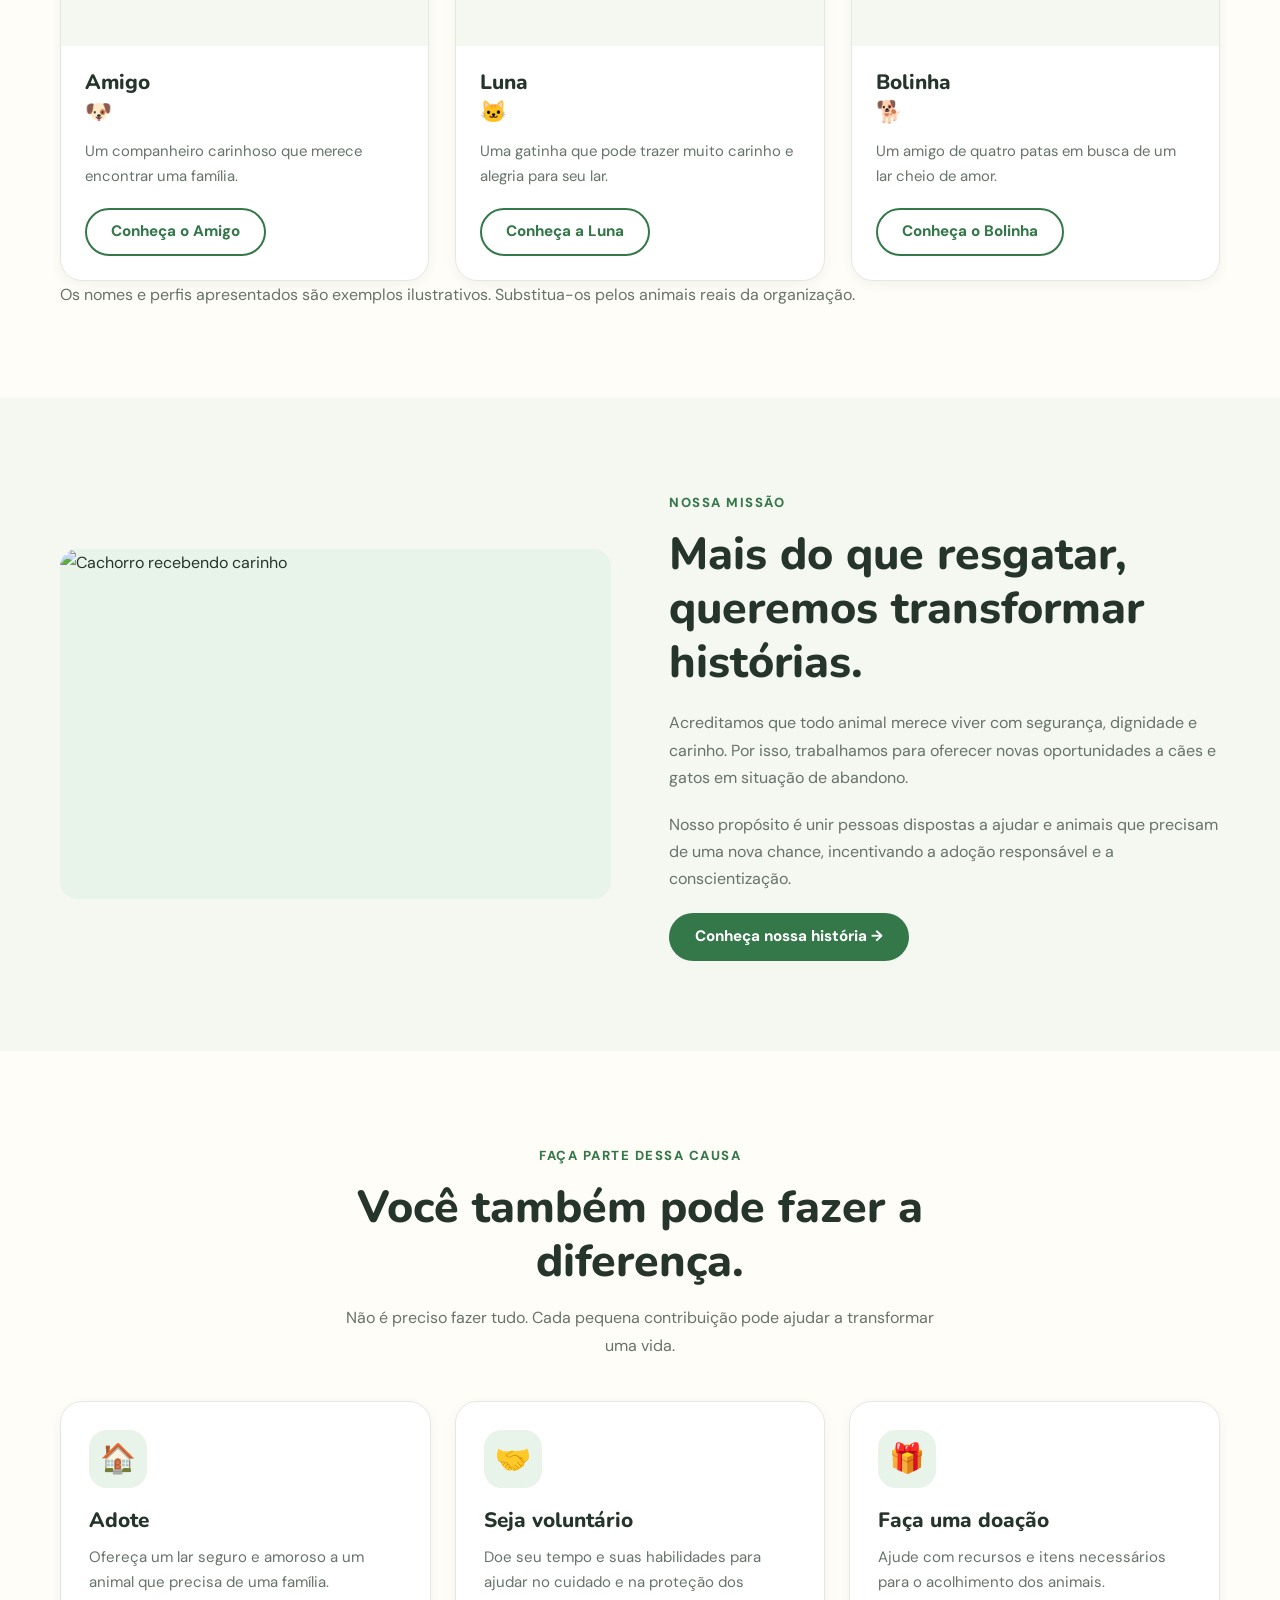
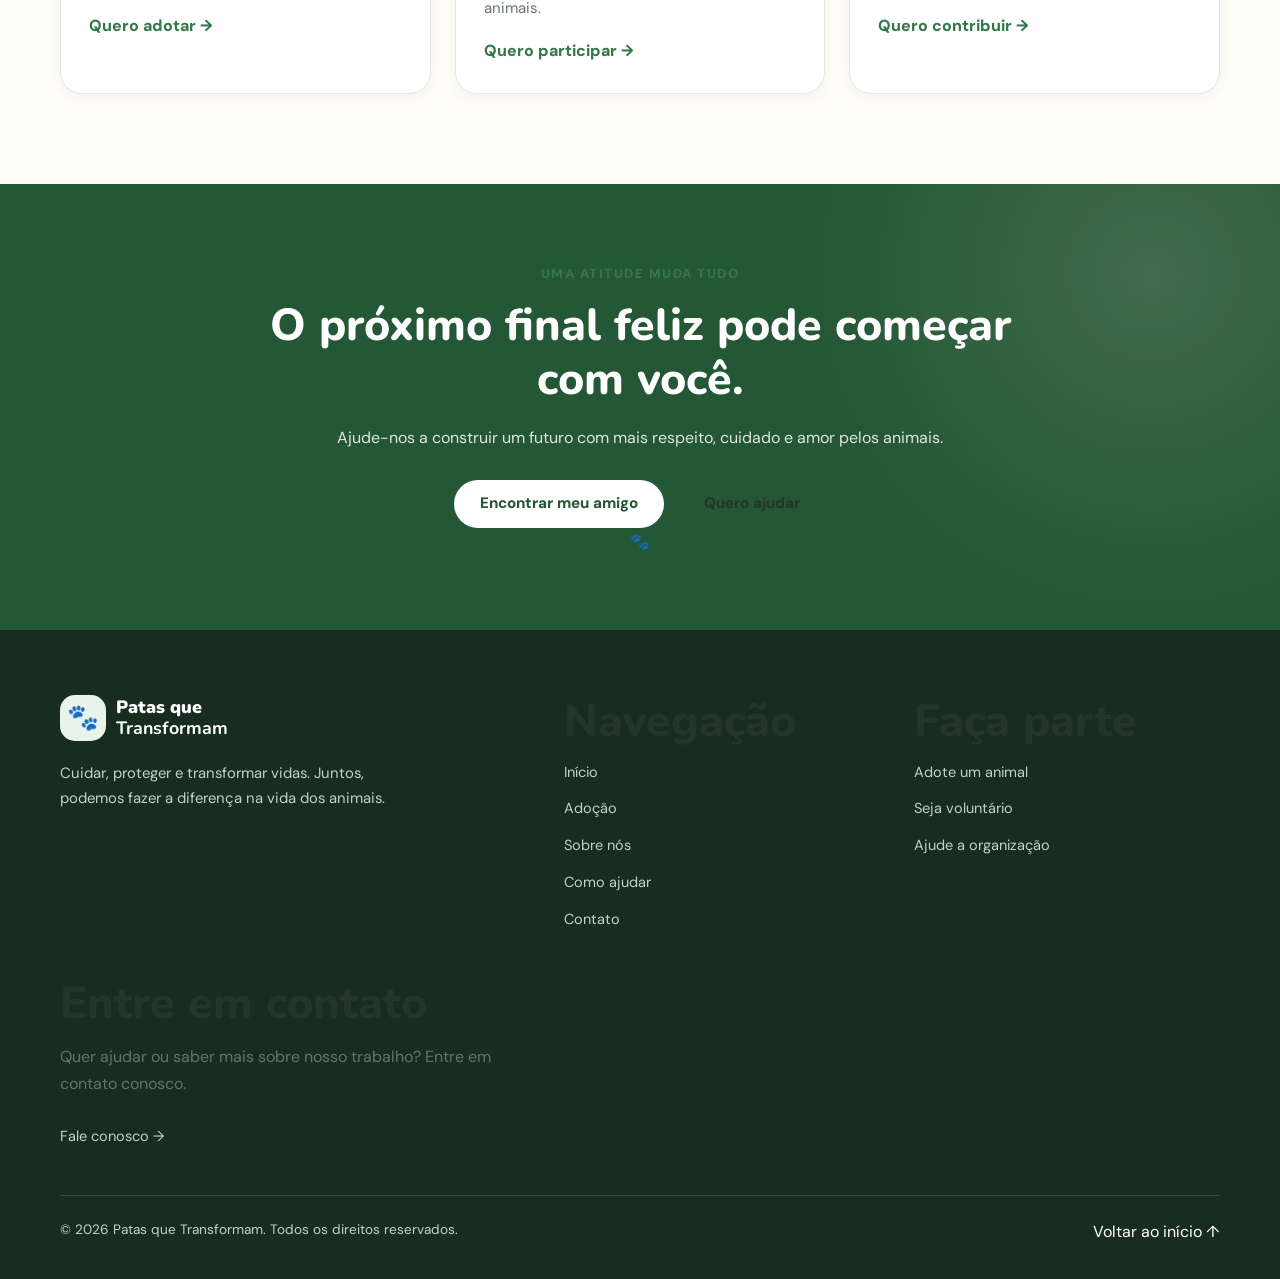
==== commit 3c0f12d2: "correção do sistema" ====
--- a/index.html
+++ b/index.html
@@ -23,7 +23,7 @@
           rel="stylesheet">
 
     <!-- Estilos -->
-    <link rel="stylesheet" href="css/estilo.css">
+    <link rel="stylesheet" href="css/style.css">
     <link rel="stylesheet" href="css/animations.css">
 
     <!-- JavaScript -->
@@ -37,7 +37,7 @@
     <header class="header" id="inicio">
         <div class="container header-container">
 
-            <a href="index.html" class="logo"'' aria-label="Patas que Transformam - Início">
+            <a href="index.html" class="logo" aria-label="Patas que Transformam - Início">
                 <span class="logo-icon" aria-hidden="true">🐾</span>
 
                 <span class="logo-text">
--- a/css/style.css
+++ b/css/style.css
@@ -0,0 +1,1539 @@
+
+/* =========================================================
+   PATAS QUE TRANSFORMAM
+   Arquivo: css/style.css
+   Estilos completos do site
+========================================================= */
+
+/* 1. VARIÁVEIS GLOBAIS */
+
+:root {
+    --primary: #34784a;
+    --primary-dark: #245735;
+    --primary-light: #e8f3e9;
+
+    --secondary: #f4b860;
+    --secondary-dark: #e7a344;
+
+    --background: #fffdf8;
+    --surface: #ffffff;
+    --surface-soft: #f5f7f1;
+
+    --text: #26352b;
+    --text-light: #66736a;
+    --border: #e2e9df;
+    --danger: #b84040;
+
+    --font-heading: "Nunito", sans-serif;
+    --font-body: "DM Sans", sans-serif;
+
+    --radius-sm: 8px;
+    --radius-md: 14px;
+    --radius-lg: 22px;
+
+    --shadow-sm: 0 4px 12px rgba(30, 60, 38, 0.06);
+    --shadow-md: 0 10px 30px rgba(30, 60, 38, 0.10);
+
+    --container-width: 1160px;
+}
+
+/* 2. RESET E CONFIGURAÇÕES GERAIS */
+
+* {
+    box-sizing: border-box;
+    margin: 0;
+    padding: 0;
+}
+
+html {
+    scroll-behavior: smooth;
+    scroll-padding-top: 100px;
+}
+
+body {
+    min-height: 100vh;
+    overflow-x: hidden;
+    background-color: var(--background);
+    color: var(--text);
+    font-family: var(--font-body);
+    font-size: 16px;
+    line-height: 1.7;
+}
+
+[hidden] {
+    display: none !important;
+}
+
+img {
+    display: block;
+    max-width: 100%;
+    height: auto;
+}
+
+a {
+    color: inherit;
+    text-decoration: none;
+}
+
+button,
+input,
+select,
+textarea {
+    font: inherit;
+}
+
+button {
+    cursor: pointer;
+}
+
+ul,
+ol {
+    list-style-position: inside;
+}
+
+p {
+    margin-bottom: 16px;
+    color: var(--text-light);
+}
+
+p:last-child {
+    margin-bottom: 0;
+}
+
+h1,
+h2,
+h3,
+h4 {
+    color: var(--text);
+    font-family: var(--font-heading);
+    font-weight: 800;
+    line-height: 1.2;
+}
+
+h1 {
+    font-size: clamp(2.4rem, 5vw, 4.1rem);
+}
+
+h2 {
+    font-size: clamp(1.9rem, 3.5vw, 2.8rem);
+}
+
+h3 {
+    font-size: 1.3rem;
+}
+
+::selection {
+    background: var(--primary-light);
+    color: var(--primary-dark);
+}
+
+:focus-visible {
+    outline: 3px solid var(--secondary);
+    outline-offset: 4px;
+}
+
+/* 3. CONTAINERS E SEÇÕES */
+
+.container {
+    width: min(var(--container-width), calc(100% - 40px));
+    margin-inline: auto;
+}
+
+.section-padding {
+    padding-block: 90px;
+}
+
+.section-tag {
+    display: inline-block;
+    margin-bottom: 14px;
+    color: var(--primary);
+    font-size: 0.82rem;
+    font-weight: 800;
+    letter-spacing: 1.5px;
+    text-transform: uppercase;
+}
+
+.section-heading {
+    width: 100%;
+    max-width: 760px;
+    margin: 0 auto 42px;
+    text-align: center;
+}
+
+.section-heading h2 {
+    margin-bottom: 16px;
+}
+
+.section-heading p {
+    max-width: 620px;
+    margin-inline: auto;
+}
+
+.text-center {
+    text-align: center;
+}
+
+.text-primary {
+    color: var(--primary);
+}
+
+.bg-soft {
+    background-color: var(--surface-soft);
+}
+
+.muted {
+    color: var(--text-light);
+}
+
+.small-text {
+    font-size: 0.85rem;
+}
+
+.link {
+    color: var(--primary);
+    font-weight: 800;
+    text-decoration: underline;
+    text-underline-offset: 3px;
+}
+
+.link:hover {
+    color: var(--primary-dark);
+}
+
+/* 4. CABEÇALHO */
+
+.header {
+    position: sticky;
+    top: 0;
+    z-index: 1000;
+    width: 100%;
+    border-bottom: 1px solid var(--border);
+    background-color: rgba(255, 253, 248, 0.97);
+    backdrop-filter: blur(12px);
+}
+
+.header-container {
+    display: flex;
+    min-height: 82px;
+    align-items: center;
+    justify-content: space-between;
+    gap: 24px;
+}
+
+.logo {
+    display: inline-flex;
+    flex-shrink: 0;
+    align-items: center;
+    gap: 10px;
+}
+
+.logo-icon {
+    display: grid;
+    width: 46px;
+    height: 46px;
+    flex-shrink: 0;
+    place-items: center;
+    border-radius: 15px;
+    background-color: var(--primary-light);
+    font-size: 1.6rem;
+}
+
+.logo-text {
+    display: flex;
+    flex-direction: column;
+    color: var(--primary-dark);
+    font-family: var(--font-heading);
+    font-size: 1.12rem;
+    font-weight: 900;
+    line-height: 1.15;
+}
+
+.logo-text small {
+    margin-top: 4px;
+    color: var(--text-light);
+    font-family: var(--font-body);
+    font-size: 0.7rem;
+    font-weight: 600;
+}
+
+.nav-menu {
+    display: flex;
+    align-items: center;
+    gap: 26px;
+}
+
+.nav-link {
+    position: relative;
+    color: var(--text-light);
+    font-size: 0.92rem;
+    font-weight: 700;
+    white-space: nowrap;
+}
+
+.nav-link:hover,
+.nav-link.active {
+    color: var(--primary);
+}
+
+.menu-toggle {
+    display: none;
+    width: 44px;
+    height: 44px;
+    align-items: center;
+    justify-content: center;
+    border: 1px solid var(--border);
+    border-radius: var(--radius-sm);
+    background-color: var(--surface);
+    color: var(--primary-dark);
+    font-size: 1.5rem;
+}
+
+/* 5. BOTÕES */
+
+.btn {
+    display: inline-flex;
+    min-height: 48px;
+    align-items: center;
+    justify-content: center;
+    gap: 8px;
+    padding: 12px 24px;
+    border: 2px solid transparent;
+    border-radius: 999px;
+    font-size: 0.95rem;
+    font-weight: 800;
+    line-height: 1.3;
+    text-align: center;
+    transition:
+        transform 0.25s ease,
+        box-shadow 0.25s ease,
+        background-color 0.25s ease;
+}
+
+.btn:hover {
+    transform: translateY(-2px);
+    box-shadow: var(--shadow-sm);
+}
+
+.btn:active {
+    transform: scale(0.98);
+}
+
+.btn-primary {
+    background-color: var(--primary);
+    color: #ffffff;
+}
+
+.btn-primary:hover {
+    background-color: var(--primary-dark);
+}
+
+.btn-secondary {
+    background-color: var(--secondary);
+    color: #332714;
+}
+
+.btn-secondary:hover {
+    background-color: var(--secondary-dark);
+}
+
+.btn-outline {
+    border-color: var(--primary);
+    background-color: transparent;
+    color: var(--primary);
+}
+
+.btn-outline:hover {
+    background-color: var(--primary-light);
+}
+
+.btn-light {
+    background-color: #ffffff;
+    color: var(--primary-dark);
+}
+
+.btn-light:hover {
+    background-color: var(--primary-light);
+}
+
+.btn-small {
+    min-height: 40px;
+    padding: 9px 17px;
+    font-size: 0.86rem;
+}
+
+.btn-block {
+    width: 100%;
+}
+
+/* 6. BANNER PRINCIPAL */
+
+.hero {
+    position: relative;
+    overflow: hidden;
+    padding-block: 76px 86px;
+    background:
+        radial-gradient(
+            circle at 85% 20%,
+            rgba(244, 184, 96, 0.18),
+            transparent 30%
+        ),
+        linear-gradient(135deg, #f5f8ef, #fffdf8);
+}
+
+.hero-container {
+    display: grid;
+    grid-template-columns: 1.05fr 0.95fr;
+    align-items: center;
+    gap: 60px;
+}
+
+.hero-content {
+    max-width: 600px;
+}
+
+.hero-content h1 {
+    margin-bottom: 24px;
+}
+
+.hero-content h1 span {
+    color: var(--primary);
+}
+
+.hero-content > p {
+    max-width: 540px;
+    margin-bottom: 30px;
+    font-size: 1.08rem;
+}
+
+.hero-actions {
+    display: flex;
+    flex-wrap: wrap;
+    gap: 14px;
+}
+
+.hero-image {
+    position: relative;
+    overflow: hidden;
+    min-height: 360px;
+    border-radius: 32px;
+    background-color: var(--primary-light);
+    box-shadow: var(--shadow-md);
+}
+
+.hero-image img {
+    width: 100%;
+    height: 100%;
+    min-height: 360px;
+    object-fit: cover;
+}
+
+.hero-badge {
+    position: absolute;
+    right: 18px;
+    bottom: 18px;
+    max-width: 230px;
+    padding: 15px 18px;
+    border-radius: var(--radius-md);
+    background-color: var(--surface);
+    box-shadow: var(--shadow-md);
+    font-size: 0.9rem;
+    font-weight: 800;
+}
+
+/* 7. INDICADORES DE IMPACTO */
+
+.impact {
+    padding-block: 54px;
+    background-color: var(--surface);
+}
+
+.impact-grid {
+    display: grid;
+    grid-template-columns: repeat(4, minmax(0, 1fr));
+    gap: 22px;
+}
+
+.impact-card {
+    padding: 24px 18px;
+    border: 1px solid var(--border);
+    border-radius: var(--radius-md);
+    background-color: var(--surface);
+    text-align: center;
+    transition: transform 0.3s ease, box-shadow 0.3s ease;
+}
+
+.impact-icon {
+    display: grid;
+    width: 54px;
+    height: 54px;
+    margin: 0 auto 14px;
+    place-items: center;
+    border-radius: 18px;
+    background-color: var(--primary-light);
+    font-size: 1.65rem;
+}
+
+.impact-card h3 {
+    margin-bottom: 8px;
+    color: var(--primary);
+    font-size: 1.7rem;
+}
+
+.impact-card p {
+    font-size: 0.9rem;
+}
+
+.impact-card:hover {
+    transform: translateY(-5px);
+    box-shadow: var(--shadow-md);
+}
+
+/* 8. CARTÕES DE ANIMAIS */
+
+.pets {
+    background-color: var(--background);
+}
+
+.pets-grid {
+    display: grid;
+    grid-template-columns: repeat(3, minmax(0, 1fr));
+    gap: 26px;
+}
+
+.pet-card {
+    overflow: hidden;
+    border: 1px solid var(--border);
+    border-radius: var(--radius-lg);
+    background-color: var(--surface);
+    box-shadow: var(--shadow-sm);
+    transition: transform 0.3s ease, box-shadow 0.3s ease;
+}
+
+.pet-card:hover {
+    transform: translateY(-5px);
+    box-shadow: var(--shadow-md);
+}
+
+.pet-image {
+    position: relative;
+    overflow: hidden;
+    height: 250px;
+    background-color: var(--surface-soft);
+}
+
+.pet-image img {
+    width: 100%;
+    height: 100%;
+    object-fit: cover;
+    transition: transform 0.4s ease;
+}
+
+.pet-card:hover .pet-image img {
+    transform: scale(1.04);
+}
+
+.pet-status {
+    position: absolute;
+    top: 15px;
+    left: 15px;
+    padding: 6px 12px;
+    border-radius: 999px;
+    background-color: var(--primary-light);
+    color: var(--primary-dark);
+    font-size: 0.78rem;
+    font-weight: 800;
+}
+
+.pet-info {
+    padding: 24px;
+}
+
+.pet-title {
+    margin-bottom: 8px;
+    font-size: 1.35rem;
+}
+
+.pet-info p {
+    margin-bottom: 18px;
+    font-size: 0.93rem;
+}
+
+.pet-meta {
+    display: flex;
+    flex-wrap: wrap;
+    gap: 8px;
+    margin-bottom: 18px;
+}
+
+.pet-meta span {
+    padding: 5px 10px;
+    border-radius: 999px;
+    background-color: var(--surface-soft);
+    color: var(--text-light);
+    font-size: 0.78rem;
+    font-weight: 700;
+}
+
+/* 9. FILTROS DE ADOÇÃO */
+
+.filters {
+    display: flex;
+    flex-wrap: wrap;
+    justify-content: center;
+    gap: 12px;
+    margin-bottom: 36px;
+}
+
+.filter-btn {
+    padding: 10px 22px;
+    border: 1px solid var(--border);
+    border-radius: 999px;
+    background-color: var(--surface);
+    color: var(--text-light);
+    font-weight: 700;
+    transition: background-color 0.2s ease, color 0.2s ease;
+}
+
+.filter-btn:hover,
+.filter-btn.active {
+    border-color: var(--primary);
+    background-color: var(--primary);
+    color: #ffffff;
+}
+
+#pet-count {
+    margin-top: 24px;
+    text-align: center;
+    font-size: 0.9rem;
+}
+
+#no-pets-message {
+    margin-top: 24px;
+    padding: 24px;
+    border-radius: var(--radius-md);
+    background-color: var(--surface-soft);
+    text-align: center;
+}
+
+/* 10. MISSÃO */
+
+.mission {
+    overflow: hidden;
+    background-color: var(--surface-soft);
+}
+
+.mission-container {
+    display: grid;
+    grid-template-columns: 1fr 1fr;
+    align-items: center;
+    gap: 58px;
+}
+
+.mission-image,
+.story-image {
+    overflow: hidden;
+    min-height: 350px;
+    border-radius: var(--radius-lg);
+    background-color: var(--primary-light);
+}
+
+.mission-image img,
+.story-image img {
+    width: 100%;
+    height: 100%;
+    min-height: 350px;
+    object-fit: cover;
+    transition: transform 0.4s ease;
+}
+
+.mission-image:hover img,
+.story-image:hover img {
+    transform: scale(1.03);
+}
+
+.mission-content h2 {
+    margin-bottom: 20px;
+}
+
+.mission-content > p {
+    margin-bottom: 20px;
+}
+
+.check-list {
+    display: grid;
+    gap: 12px;
+    margin-block: 22px;
+    list-style: none;
+}
+
+.check-list li {
+    display: flex;
+    align-items: flex-start;
+    gap: 10px;
+    color: var(--text-light);
+}
+
+.check-list li::before {
+    content: "✓";
+    display: grid;
+    width: 25px;
+    height: 25px;
+    flex: 0 0 25px;
+    place-items: center;
+    border-radius: 50%;
+    background-color: var(--primary-light);
+    color: var(--primary);
+    font-weight: 900;
+}
+
+/* 11. CARTÕES DE AJUDA, VALORES E PROCESSO */
+
+.help {
+    background-color: var(--background);
+}
+
+.help-grid,
+.values-grid,
+.process-grid {
+    display: grid;
+    grid-template-columns: repeat(3, minmax(0, 1fr));
+    gap: 24px;
+}
+
+.help-card,
+.value-card,
+.process-card {
+    padding: 28px;
+    border: 1px solid var(--border);
+    border-radius: var(--radius-lg);
+    background-color: var(--surface);
+    box-shadow: var(--shadow-sm);
+    transition: transform 0.3s ease, box-shadow 0.3s ease;
+}
+
+.help-card:hover,
+.value-card:hover,
+.process-card:hover {
+    transform: translateY(-5px);
+    box-shadow: var(--shadow-md);
+}
+
+.help-icon,
+.value-icon,
+.process-icon {
+    display: grid;
+    width: 58px;
+    height: 58px;
+    margin-bottom: 20px;
+    place-items: center;
+    border-radius: 18px;
+    background-color: var(--primary-light);
+    font-size: 1.8rem;
+}
+
+.help-card h3,
+.value-card h3,
+.process-card h3 {
+    margin-bottom: 12px;
+}
+
+.help-card p,
+.value-card p,
+.process-card p {
+    font-size: 0.94rem;
+}
+
+.help-card a:not(.btn) {
+    color: var(--primary);
+    font-weight: 800;
+}
+
+/* 12. PÁGINA SOBRE NÓS */
+
+.story-section {
+    background-color: var(--surface);
+}
+
+.story-container {
+    display: grid;
+    grid-template-columns: 1fr 1fr;
+    align-items: center;
+    gap: 55px;
+}
+
+.story-content h2 {
+    margin-bottom: 20px;
+}
+
+.story-content p {
+    margin-bottom: 16px;
+}
+
+.values-section {
+    background-color: var(--surface-soft);
+}
+
+.value-card {
+    text-align: center;
+}
+
+.value-card .value-icon {
+    margin-inline: auto;
+}
+
+/* 13. CHAMADA PARA AÇÃO */
+
+.cta-section {
+    padding-block: 75px;
+    background:
+        radial-gradient(
+            circle at 90% 20%,
+            rgba(255, 255, 255, 0.12),
+            transparent 28%
+        ),
+        var(--primary-dark);
+}
+
+.cta-container {
+    max-width: 820px;
+    margin-inline: auto;
+    text-align: center;
+}
+
+.cta-container h2 {
+    margin-bottom: 18px;
+    color: #ffffff;
+}
+
+.cta-container p {
+    max-width: 650px;
+    margin: 0 auto 28px;
+    color: rgba(255, 255, 255, 0.85);
+}
+
+.cta-actions {
+    display: flex;
+    flex-wrap: wrap;
+    justify-content: center;
+    gap: 14px;
+}
+
+/* 14. PÁGINA COMO AJUDAR */
+
+.ways-section {
+    background-color: var(--background);
+}
+
+.donation-section {
+    background-color: var(--surface-soft);
+}
+
+.donation-container {
+    display: grid;
+    grid-template-columns: 1fr 1fr;
+    align-items: center;
+    gap: 45px;
+}
+
+.donation-box {
+    padding: 30px;
+    border: 1px solid var(--border);
+    border-radius: var(--radius-lg);
+    background-color: var(--surface);
+    box-shadow: var(--shadow-sm);
+}
+
+.donation-box h3 {
+    margin-bottom: 18px;
+}
+
+.donation-list {
+    display: grid;
+    gap: 14px;
+    margin-top: 18px;
+    list-style: none;
+}
+
+.donation-list li {
+    padding: 14px;
+    border-radius: var(--radius-sm);
+    background-color: var(--surface-soft);
+    color: var(--text-light);
+}
+
+/* 15. PERGUNTAS FREQUENTES */
+
+.faq-section {
+    background-color: var(--surface);
+}
+
+.faq-list {
+    display: grid;
+    max-width: 850px;
+    gap: 14px;
+    margin-inline: auto;
+}
+
+.faq-list details {
+    padding: 20px 24px;
+    border: 1px solid var(--border);
+    border-radius: var(--radius-md);
+    background-color: var(--surface);
+    transition: background-color 0.2s ease;
+}
+
+.faq-list details[open] {
+    border-color: var(--primary);
+    background-color: #fbfdf9;
+}
+
+.faq-list summary {
+    color: var(--text);
+    font-weight: 800;
+    cursor: pointer;
+}
+
+.faq-list details p {
+    margin-top: 14px;
+}
+
+/* 16. PÁGINAS INTERNAS */
+
+.page-hero {
+    padding-block: 75px;
+    background:
+        radial-gradient(
+            circle at 85% 15%,
+            rgba(244, 184, 96, 0.16),
+            transparent 28%
+        ),
+        var(--surface-soft);
+    text-align: center;
+}
+
+.page-hero .container {
+    max-width: 820px;
+}
+
+.page-hero h1 {
+    margin-bottom: 20px;
+    font-size: clamp(2.2rem, 4.5vw, 3.5rem);
+}
+
+.page-hero p {
+    max-width: 700px;
+    margin-inline: auto;
+    font-size: 1.05rem;
+}
+
+/* 17. CONTATO: CENTRALIZAÇÃO CORRIGIDA */
+
+.contact-section {
+    width: 100%;
+    background-color: var(--background);
+}
+
+.contact-section > .container {
+    width: min(1100px, calc(100% - 40px));
+    margin-right: auto;
+    margin-left: auto;
+}
+
+.contact-section .section-heading {
+    width: 100%;
+    max-width: 760px;
+    margin: 0 auto 42px;
+    text-align: center;
+}
+
+.contact-section .section-heading h2 {
+    max-width: 680px;
+    margin: 0 auto 16px;
+}
+
+.contact-section .section-heading p {
+    max-width: 620px;
+    margin: 0 auto;
+}
+
+/* Grade dos três cartões */
+
+.contact-options {
+    display: grid;
+    width: 100%;
+    max-width: 1000px;
+    grid-template-columns: repeat(3, minmax(0, 1fr));
+    align-items: stretch;
+    gap: 24px;
+    margin: 0 auto;
+}
+
+/* Cartões de contato */
+
+.contact-card {
+    display: flex;
+    width: 100%;
+    min-width: 0;
+    height: 100%;
+    flex-direction: column;
+    align-items: flex-start;
+    padding: 28px;
+    border: 1px solid var(--border);
+    border-radius: var(--radius-lg);
+    background-color: var(--surface);
+    box-shadow: var(--shadow-sm);
+    overflow-wrap: anywhere;
+    transition: transform 0.3s ease, box-shadow 0.3s ease;
+}
+
+.contact-card:hover {
+    transform: translateY(-5px);
+    box-shadow: var(--shadow-md);
+}
+
+.contact-icon {
+    display: grid;
+    width: 58px;
+    height: 58px;
+    flex-shrink: 0;
+    place-items: center;
+    margin-bottom: 20px;
+    border-radius: 18px;
+    background-color: var(--primary-light);
+    font-size: 1.8rem;
+}
+
+.contact-card h3 {
+    margin-bottom: 12px;
+    font-size: 1.25rem;
+}
+
+.contact-card p {
+    flex-grow: 1;
+    margin-bottom: 20px;
+    line-height: 1.75;
+}
+
+.contact-card-link {
+    display: inline-block;
+    margin-top: auto;
+    color: var(--primary);
+    font-weight: 800;
+    text-decoration: none;
+}
+
+.contact-card-link:hover {
+    color: var(--primary-dark);
+    text-decoration: underline;
+    text-underline-offset: 4px;
+}
+
+/* 18. FORMULÁRIO DE CONTATO */
+
+.form-section {
+    width: 100%;
+    background-color: var(--surface-soft);
+}
+
+.form-section > .container {
+    width: min(1000px, calc(100% - 40px));
+    margin-inline: auto;
+}
+
+.form-section .section-heading {
+    width: 100%;
+    max-width: 760px;
+    margin: 0 auto 36px;
+    text-align: center;
+}
+
+.form-container {
+    width: 100%;
+    max-width: 850px;
+    margin: 0 auto;
+    padding: 36px;
+    border: 1px solid var(--border);
+    border-radius: var(--radius-lg);
+    background-color: var(--surface);
+    box-shadow: var(--shadow-sm);
+}
+
+.form-grid {
+    display: grid;
+    grid-template-columns: repeat(2, minmax(0, 1fr));
+    gap: 22px;
+}
+
+.form-group {
+    display: flex;
+    min-width: 0;
+    flex-direction: column;
+    gap: 8px;
+    margin-bottom: 20px;
+}
+
+.form-group label {
+    color: var(--text);
+    font-size: 0.92rem;
+    font-weight: 800;
+}
+
+.form-group input,
+.form-group select,
+.form-group textarea {
+    width: 100%;
+    min-height: 48px;
+    padding: 12px 14px;
+    border: 1px solid #d5dfd3;
+    border-radius: var(--radius-sm);
+    background-color: #ffffff;
+    color: var(--text);
+    transition: border-color 0.2s ease, box-shadow 0.2s ease;
+}
+
+.form-group textarea {
+    min-height: 150px;
+    resize: vertical;
+}
+
+.form-group input::placeholder,
+.form-group textarea::placeholder {
+    color: #89958b;
+}
+
+.form-group input:focus,
+.form-group select:focus,
+.form-group textarea:focus {
+    border-color: var(--primary);
+    outline: none;
+    box-shadow: 0 0 0 3px rgba(65, 135, 85, 0.15);
+}
+
+.form-group input:disabled,
+.form-group select:disabled,
+.form-group textarea:disabled {
+    background-color: #f0f2ef;
+    cursor: not-allowed;
+}
+
+.form-check {
+    display: flex;
+    align-items: flex-start;
+    gap: 10px;
+    margin-bottom: 22px;
+}
+
+.form-check input {
+    width: 18px;
+    height: 18px;
+    flex: 0 0 18px;
+    margin-top: 5px;
+    accent-color: var(--primary);
+}
+
+.form-check label {
+    color: var(--text-light);
+    font-size: 0.9rem;
+}
+
+.form-check a {
+    color: var(--primary);
+    font-weight: 800;
+    text-decoration: underline;
+}
+
+.form-status {
+    margin-top: 20px;
+    padding: 15px;
+    border: 1px solid #b9d9bd;
+    border-radius: var(--radius-sm);
+    background-color: var(--primary-light);
+    color: var(--primary-dark);
+}
+
+.form-status-error {
+    border-color: #e8b5b5;
+    background-color: #fff0f0;
+    color: #8c2929;
+}
+
+.form-status-success {
+    border-color: #b9d9bd;
+    background-color: var(--primary-light);
+    color: var(--primary-dark);
+}
+
+.form-note {
+    margin-top: 18px;
+    font-size: 0.86rem;
+}
+
+/* 19. RODAPÉ */
+
+.footer {
+    padding-top: 65px;
+    background-color: #192c20;
+    color: #ffffff;
+}
+
+.footer-grid {
+    display: grid;
+    grid-template-columns: 1.5fr 1fr 1fr;
+    gap: 45px;
+    padding-bottom: 45px;
+}
+
+.footer .logo-text {
+    color: #ffffff;
+}
+
+.footer .logo-text small {
+    color: #c5d2c7;
+}
+
+.footer-brand > p {
+    max-width: 360px;
+    margin-top: 20px;
+    color: #c5d2c7;
+    font-size: 0.93rem;
+}
+
+.footer h3 {
+    margin-bottom: 20px;
+    color: #ffffff;
+    font-size: 1.05rem;
+}
+
+.footer-links,
+.footer-contact {
+    display: grid;
+    align-content: start;
+    gap: 12px;
+    list-style: none;
+}
+
+.footer-links a,
+.footer-contact a,
+.footer-contact li {
+    color: #c5d2c7;
+    font-size: 0.91rem;
+    overflow-wrap: anywhere;
+}
+
+.footer-links a:hover,
+.footer-contact a:hover {
+    color: #ffffff;
+}
+
+.footer-bottom {
+    display: flex;
+    flex-wrap: wrap;
+    justify-content: space-between;
+    gap: 15px;
+    padding-block: 22px;
+    border-top: 1px solid rgba(255, 255, 255, 0.15);
+}
+
+.footer-bottom p {
+    color: #c5d2c7;
+    font-size: 0.85rem;
+}
+
+/* 20. TABLETS E TELAS MÉDIAS */
+
+@media (max-width: 1000px) {
+    .header-container {
+        gap: 16px;
+    }
+
+    .nav-menu {
+        gap: 16px;
+    }
+
+    .nav-link {
+        font-size: 0.85rem;
+    }
+
+    .hero-container {
+        gap: 35px;
+    }
+
+    .impact-grid {
+        grid-template-columns: repeat(2, minmax(0, 1fr));
+    }
+
+    .pets-grid {
+        grid-template-columns: repeat(2, minmax(0, 1fr));
+    }
+
+    .help-grid,
+    .values-grid,
+    .process-grid {
+        grid-template-columns: repeat(2, minmax(0, 1fr));
+    }
+
+    .contact-options {
+        gap: 18px;
+    }
+
+    .contact-card {
+        padding: 24px;
+    }
+
+    .footer-grid {
+        grid-template-columns: 1.3fr 1fr;
+    }
+
+    .footer-contact {
+        grid-column: 1 / -1;
+    }
+}
+
+/* 21. CELULARES */
+
+@media (max-width: 760px) {
+    html {
+        scroll-padding-top: 80px;
+    }
+
+    .container {
+        width: min(var(--container-width), calc(100% - 32px));
+    }
+
+    .section-padding {
+        padding-block: 60px;
+    }
+
+    .header-container {
+        min-height: 72px;
+    }
+
+    .logo-icon {
+        width: 40px;
+        height: 40px;
+        font-size: 1.4rem;
+    }
+
+    .logo-text {
+        font-size: 1rem;
+    }
+
+    .menu-toggle {
+        display: inline-flex;
+        flex-shrink: 0;
+    }
+
+    .nav-menu {
+        position: absolute;
+        top: 100%;
+        right: 0;
+        left: 0;
+        display: none;
+        align-items: stretch;
+        flex-direction: column;
+        gap: 0;
+        padding: 12px 20px 20px;
+        border-bottom: 1px solid var(--border);
+        background-color: var(--background);
+        box-shadow: var(--shadow-md);
+    }
+
+    .nav-menu.open {
+        display: flex;
+    }
+
+    .nav-link {
+        display: block;
+        padding: 13px 8px;
+        border-bottom: 1px solid var(--border);
+        font-size: 0.95rem;
+    }
+
+    .nav-menu .btn {
+        margin-top: 15px;
+    }
+
+    .hero {
+        padding-block: 55px 60px;
+    }
+
+    .hero-container,
+    .mission-container,
+    .story-container,
+    .donation-container {
+        grid-template-columns: 1fr;
+        gap: 35px;
+    }
+
+    .hero-content {
+        max-width: 100%;
+    }
+
+    .hero-content h1 {
+        font-size: clamp(2.25rem, 9vw, 3.3rem);
+    }
+
+    .hero-content > p {
+        font-size: 1rem;
+    }
+
+    .hero-image,
+    .hero-image img {
+        min-height: 280px;
+    }
+
+    .impact {
+        padding-block: 35px;
+    }
+
+    .impact-grid {
+        gap: 12px;
+    }
+
+    .impact-card {
+        padding: 20px 12px;
+    }
+
+    .impact-card h3 {
+        font-size: 1.4rem;
+    }
+
+    .pets-grid,
+    .help-grid,
+    .values-grid,
+    .process-grid {
+        grid-template-columns: 1fr;
+    }
+
+    .pet-image {
+        height: 260px;
+    }
+
+    .mission-image,
+    .story-image,
+    .mission-image img,
+    .story-image img {
+        min-height: 280px;
+    }
+
+    .help-card,
+    .value-card,
+    .process-card {
+        padding: 24px;
+    }
+
+    .cta-section {
+        padding-block: 55px;
+    }
+
+    .page-hero {
+        padding-block: 55px;
+    }
+
+    /* Contato: duas colunas em telas menores */
+
+    .contact-section > .container,
+    .form-section > .container {
+        width: calc(100% - 32px);
+    }
+
+    .contact-options {
+        grid-template-columns: repeat(2, minmax(0, 1fr));
+        gap: 16px;
+    }
+
+    .contact-card {
+        padding: 20px;
+    }
+
+    .form-container {
+        padding: 24px 18px;
+    }
+
+    .form-grid {
+        grid-template-columns: 1fr;
+        gap: 0;
+    }
+
+    .footer {
+        padding-top: 45px;
+    }
+
+    .footer-grid {
+        grid-template-columns: 1fr;
+        gap: 30px;
+    }
+
+    .footer-contact {
+        grid-column: auto;
+    }
+
+    .footer-bottom {
+        flex-direction: column;
+        text-align: center;
+    }
+}
+
+/* 22. CELULARES ESTREITOS */
+
+@media (max-width: 520px) {
+    .contact-section > .container,
+    .form-section > .container {
+        width: calc(100% - 28px);
+    }
+
+    .contact-options {
+        grid-template-columns: minmax(0, 1fr);
+        gap: 18px;
+    }
+
+    .contact-card {
+        padding: 24px;
+    }
+
+    .form-container {
+        padding: 22px 16px;
+    }
+}
+
+@media (max-width: 380px) {
+    .container {
+        width: calc(100% - 24px);
+    }
+
+    .logo-text {
+        font-size: 0.9rem;
+    }
+
+    .hero-actions,
+    .cta-actions {
+        align-items: stretch;
+        flex-direction: column;
+    }
+
+    .hero-actions .btn,
+    .cta-actions .btn {
+        width: 100%;
+    }
+
+    .impact-grid {
+        grid-template-columns: 1fr;
+    }
+
+    .pet-info {
+        padding: 20px;
+    }
+}
+
+/* 23. ACESSIBILIDADE */
+
+@media (prefers-reduced-motion: reduce) {
+    *,
+    *::before,
+    *::after {
+        scroll-behavior: auto !important;
+        animation-duration: 0.01ms !important;
+        animation-iteration-count: 1 !important;
+        transition-duration: 0.01ms !important;
+    }
+}
